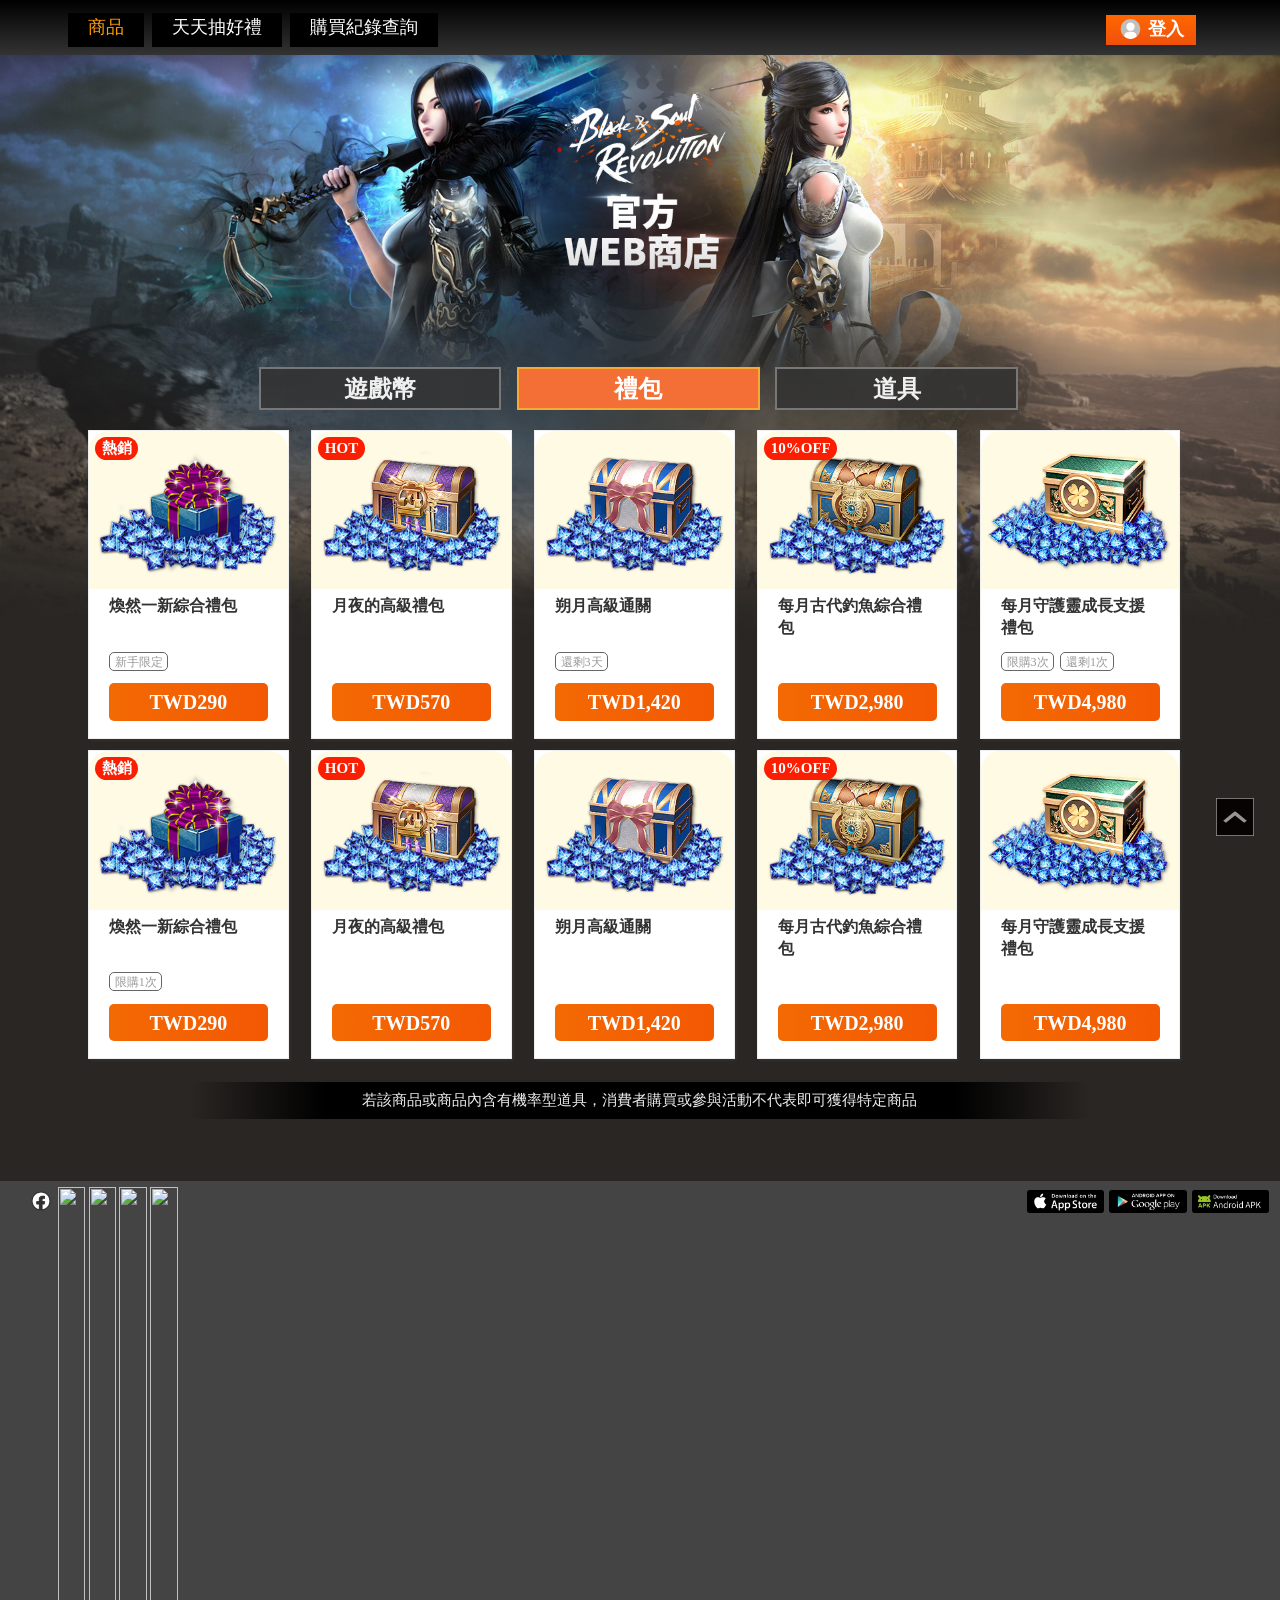
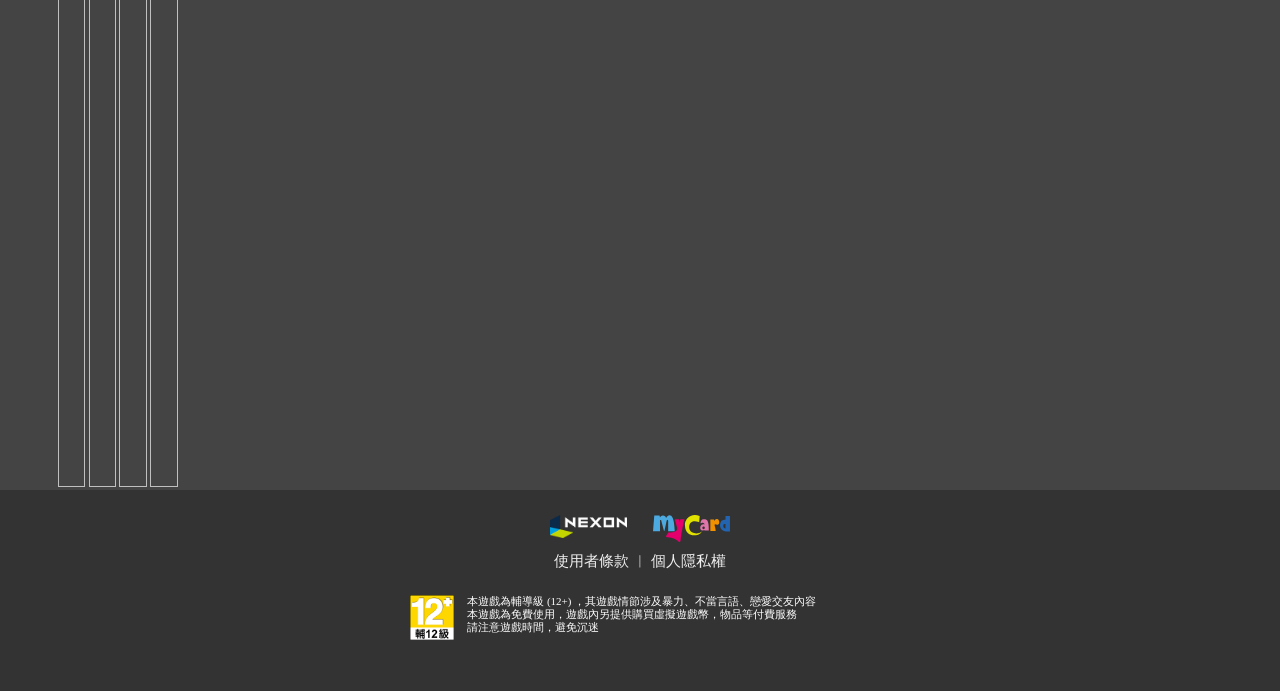
==== template-1/index.html @ 7e0d4a57 "0915第一次提交模板" ====
﻿#wrapper #login_callout h6<!DOCTYPE html>
<html lang["zh-tw">

<head>
<meta charset="utf-8">
<meta name="viewport" content="width=device-width, user-scaleble=yes, initial-scale=1.0, maximum-scale=2.0" />

<title>地下城與勇士養成 儲值商店</title>
<meta name="description" content="地下城與勇士養成, NEXON Company, 遊戲,角色扮演, MMORPG, MyCard APP, 儲值,禮包,商店,教學,點數">
<meta name="description" content="地下城與勇士養成" />
<meta property="og:title" content="地下城與勇士養成 儲值商店" />
<meta property="og:type" content="website" />
<!-- 到時候放上線的正式網址 -->
<meta property="og:url" content="到時候放上線的正式網址" />
<meta property="og:image" content="" />
<meta property="og:description" content="地下城與勇士養成" />
<meta property="og:site_name" content="MyCard" />


<link rel="stylesheet" href="css/L.css" media="only screen and (min-width:1681px) and (max-width:3840px)">
<link rel="stylesheet" href="css/LM.css" media="only screen and (min-width:1281px) and (max-width:1680px)">
<link rel="stylesheet" href="css/LMM.css" media="only screen and (min-width:1025px) and (max-width:1280px)">
<link rel="stylesheet" href="css/M.css" media="only screen and (min-width:600px) and (max-width:1024px)">
<link rel="stylesheet" href="css/S.css" media="only screen and (max-width:599px)">


<!-- jquery引入檔 -->	
<script src="js/jquery-1.7.1.min.js"></script>
<script type="text/javascript" src="js/tab.js"></script>
<script type="text/javascript" src="js/callout.js"></script>
<script type="text/javascript" src="js/dropdown.js"></script>

	

<script language="javascript">
$(function() {
	        $('#btn_top').click(function() {
                $('html,body').animate({
                    scrollTop: $('nav').offset().top
                }, 400);
            });
        });
</script>

</head>

<body>
<!-- 導覽列 -->
    <nav>
        <div class="nav_box">
          <div class="burger_menu">
                <div class="burger_menu_box">
                    <span></span>
                    <span></span>
                    <span></span>
                </div>
            </div>
            

            <ul class="menu_box">
                <li id="nav_mall" class="itembox drop-down">
                    <a class="active" target="_self" href="index.html">商品</a>
                </li>
                <li id="nav_mall" class="itembox drop-down">
                    <a target="_self" href="index2.html">天天抽好禮</a>
                </li>
                <li id="nav_record">
                    <a target="_self" href="record.html">購買紀錄查詢</a>
                </li>
            </ul>
			
            <ul class="login_box">
	      <div id="nav_login_btn"><span class="login_icon"><img src="img/login_icon.svg"></span>登入</div>

	      <div class="nav_name">測試玩家帳號</div>
              <div id="nav_logout_btn"><span class="logout_icon"><img src="img/login_icon.svg"></span>登出</div>
            </ul>
        </div>
    </nav>

<div id="callout">
	<div id="callout_close"><img src="img/btn_close.svg"/></div>
	<h1>如何查詢UID？</h1>
	<ul>
	  <h2>您可以在左上方的『Profile（個人檔案）』畫面中確認『UID』</h2>
	  <li><img src="img/uid.webp"></li>
	</ul>
</div>	


<!-- 主視覺 -->
<div id="wrapper">
  <div class="main_visual"></div>
  <div id="login_callout">
    <div class="login">
		<div id="login_callout_close"><img src="img/btn_close.svg"></div>
	  <h2>登入</h2>
		<ul id="member_ID">
		  <dl>帳號：</dl>
		  <dt><input id="" type="text" name="" placeholder="請輸入帳號"></input></dt>
		</ul>
      <ul id="member_PW">
		  <dl>密碼：</dl>
		  <dt><input id="" type="text" name="" placeholder="請輸入密碼"></input></dt>
		</ul>
      <div class="btn_submit2">送出</div>

      <div class="error">載入資料發生錯誤，請稍後再試！</div>
      </div>
  </div>
	
  <div id="tresure_title">
    <ul>
	  <li id="tresure_tab1" class="off">遊戲幣</li>
	  <li id="tresure_tab2" class="on">禮包</li>
	  <li id="tresure_tab3" class="off">道具</li>
	</ul>
  </div>


    <!--遊戲幣-->
	<div id="tresure_box" class="tb1">
	    <li>
		  <dl><img src="img/nexon.dfidle_cera_30000.png"></dl>
		  <dd>遊戲幣 6,000賽拉</dd>
		  <dt>&ensp;</dt>
		  <a target="_self" href="buy_success.html"><div class="buy">TWD290</div></a>
		</li>
		<li>
		  <div id="sticker">熱銷</div>
		  <dl><img src="img/nexon.dfidle_cera_30000.png"></dl>
		  <dd>遊戲幣 12,000賽拉</dd>
		  <dt>&ensp;</dt>
			<a target="_self" href="buy_fail.html"><div class="buy">TWD570</div></a>
		</li>
		<li>  
		  <dl><img src="img/nexon.dfidle_cera_30000.png"></dl>
		  <dd>遊戲幣 30,000賽拉</dd>
		  <dt>&ensp;</dt>
		  <a target="_self" href="buy_success.html"><div class="buy">TWD290</div></a>
		</li>
		<li>
		  <div id="sticker">10%OFF</div>
		  <dl><img src="img/nexon.dfidle_cera_30000.png"></dl>
		  <dd>遊戲幣 69,000賽拉</dd>
		  <dt>&ensp;</dt>
		  <a target="_self" href="buy_success.html"><div class="buy">TWD290</div></a>
		</li>
		<li>
		  <dl><img src="img/nexon.dfidle_cera_30000.png"></dl>
		  <dd>遊戲幣 149,000賽拉</dd>
		  <dt>&ensp;</dt>
		  <a target="_self" href="buy_success.html"><div class="buy">TWD290</div></a>
		</li>
		<li>
		  <dl><img src="img/nexon.dfidle_cera_30000.png"></dl>
		  <dd>遊戲幣 6,000賽拉</dd>
		  <dt>&ensp;</dt>
		  <div class="buy">TWD2,980</div>
		</li>
		<li>
		  <div id="sticker">熱銷</div>
		  <dl><img src="img/nexon.dfidle_cera_30000.png"></dl>
		  <dd>遊戲幣 12,000賽拉</dd>
		  <dt>&ensp;</dt>
		  <div class="buy">TWD2,980</div>
		</li>
		<li>  
		  <dl><img src="img/nexon.dfidle_cera_30000.png"></dl>
		  <dd>遊戲幣 30,000賽拉</dd>
		  <dt>&ensp;</dt>
		  <div class="buy">TWD2,980</div>
		</li>
		<li>
		  <div id="sticker">10%OFF</div>
		  <dl><img src="img/nexon.dfidle_cera_30000.png"></dl>
		  <dd>遊戲幣 69,000賽拉</dd>
		  <dt>&ensp;</dt>
		  <div class="buy">TWD4,980</div>
		</li>
		<li>
		  <dl><img src="img/nexon.dfidle_cera_30000.png"></dl>
		  <dd>遊戲幣 149,000賽拉</dd>
		  <dt>TWD4,980</dt>
		  <div class="buy">TWD4,980</div>
		</li>
		<li>
		  <dl><img src="img/nexon.dfidle_cera_30000.png"></dl>
		  <dd>遊戲幣 6,000賽拉</dd>
		  <dt>&ensp;</dt>
		  <div class="buy">TWD4,980</div>
		</li>
		<li>
		  <div id="sticker">熱銷</div>
		  <dl><img src="img/nexon.dfidle_cera_30000.png"></dl>
		  <dd>遊戲幣 12,000賽拉</dd>
		  <dt>&ensp;</dt>
		  <div class="buy">TWD4,980</div>
		</li>
		<li>  
		  <dl><img src="img/nexon.dfidle_cera_30000.png"></dl>
		  <dd>遊戲幣 30,000賽拉</dd>
		  <dt>&ensp;</dt>
		  <div class="buy">TWD4,980</div>
		</li>
		<li>
		  <div id="sticker">10%OFF</div>
		  <dl><img src="img/nexon.dfidle_cera_30000.png"></dl>
		  <dd>遊戲幣 69,000賽拉</dd>
		  <dt>&ensp;</dt>
		  <div class="buy">TWD4,980</div>
		</li>
		<li>
		  <dl><img src="img/nexon.dfidle_cera_30000.png"></dl>
		  <dd>遊戲幣 149,000賽拉</dd>
		  <dt>&ensp;</dt>
		  <div class="buy">TWD4,980</div>
		</li>
		<ol id="PC">若該商品或商品內含有機率型道具，消費者購買或參與活動不代表即可獲得特定商品</ol>
		<ol id="MOBILE">若該商品或商品內含有機率型道具<br>消費者購買或參與活動不代表即可獲得特定商品</ol>
		<ol id="TABLE">若該商品或商品內含有機率型道具，消費者購買或參與活動不代表即可獲得特定商品</ol>
	</div>

    <!--禮包-->
	<div id="tresure_box" class="tb2">
	    <li>
		  <div id="sticker">熱銷</div>
		  <dl><img src="img/nexon.dfidle_cera_6000.png"></dl>
		  <dd>煥然一新綜合禮包</dd>
		  <dt><span class="type">新手限定</span></dt>
		  <a target="_self" href="buy_success.html"><div class="buy">TWD290</div></a>
		</li>
		<li>
		  <div id="sticker">HOT</div>
		  <dl><img src="img/nexon.dfidle_cera_12000.png"></dl>
		  <dd>月夜的高級禮包</dd>
		  <dt>&ensp;</dt>
			<a target="_self" href="buy_fail.html"><div class="buy">TWD570</div></a>
		</li>
		<li>  
		  <dl><img src="img/nexon.dfidle_cera_30000.png"></dl>
		  <dd>朔月高級通關</dd>
		  <dt><span class="type">還剩3天</span></dt>
		  <div class="buy">TWD1,420</div>
		</li>
		<li>
		  <div id="sticker">10%OFF</div>
		  <dl><img src="img/nexon.dfidle_cera_69000.png"></dl>
		  <dd>每月古代釣魚綜合禮包</dd>
		  <dt>&ensp;</dt>
		  <div class="buy">TWD2,980</div>
		</li>
		<li>
		  <dl><img src="img/nexon.dfidle_cera_149000.png"></dl>
		  <dd>每月守護靈成長支援禮包</dd>
		  <dt><span class="type">限購3次</span>&ensp;<span class="type">還剩1次</span></dt>
		  <div class="buy">TWD4,980</div>
		</li>
		<li>
		  <div id="sticker">熱銷</div>
		  <dl><img src="img/nexon.dfidle_cera_6000.png"></dl>
		  <dd>煥然一新綜合禮包</dd>
		  <dt><span class="type">限購1次</span></dt>
		  <a target="_self" href="buy_success.html"><div class="buy">TWD290</div></a>
		</li>
		<li>
		  <div id="sticker">HOT</div>
		  <dl><img src="img/nexon.dfidle_cera_12000.png"></dl>
		  <dd>月夜的高級禮包</dd>
		  <dt>&ensp;</dt>
			<a target="_self" href="buy_fail.html"><div class="buy">TWD570</div></a>
		</li>
		<li>  
		  <dl><img src="img/nexon.dfidle_cera_30000.png"></dl>
		  <dd>朔月高級通關</dd>
		  <dt>&ensp;</dt>
		  <div class="buy">TWD1,420</div>
		</li>
		<li>
		  <div id="sticker">10%OFF</div>
		  <dl><img src="img/nexon.dfidle_cera_69000.png"></dl>
		  <dd>每月古代釣魚綜合禮包</dd>
		  <dt>&ensp;</dt>
		  <div class="buy">TWD2,980</div>
		</li>
		<li>
		  <dl><img src="img/nexon.dfidle_cera_149000.png"></dl>
		  <dd>每月守護靈成長支援禮包</dd>
		  <dt>&ensp;</dt>
		  <div class="buy">TWD4,980</div>
		</li>
	    <ol id="PC">若該商品或商品內含有機率型道具，消費者購買或參與活動不代表即可獲得特定商品</ol>
		<ol id="MOBILE">若該商品或商品內含有機率型道具<br>消費者購買或參與活動不代表即可獲得特定商品</ol>
		<ol id="TABLE">若該商品或商品內含有機率型道具，消費者購買或參與活動不代表即可獲得特定商品</ol>
	</div>

   <!--道具-->
	<div id="tresure_box" class="tb3">
	    <li>
		  <div id="sticker">熱銷</div>
		  <dl><img src="img/nexon.dfidle_cera_6000.png"></dl>
		  <dd>煥然一新綜合禮包</dd>
		  <dt><span class="type">限購1次</span></dt>
		  <a target="_self" href="buy_success.html"><div class="buy">TWD290</div></a>
		</li>
		<li>
		  <div id="sticker">HOT</div>
		  <dl><img src="img/nexon.dfidle_cera_12000.png"></dl>
		  <dd>月夜的高級禮包</dd>
		  <dt>&ensp;</dt>
			<a target="_self" href="buy_fail.html"><div class="buy">TWD570</div></a>
		</li>
		<li>  
		  <dl><img src="img/nexon.dfidle_cera_30000.png"></dl>
		  <dd>朔月高級通關</dd>
		  <dt>&ensp;</dt>
		  <div class="buy">TWD1,420</div>
		</li>
		<li>
		  <div id="sticker">10%OFF</div>
		  <dl><img src="img/nexon.dfidle_cera_69000.png"></dl>
		  <dd>每月古代釣魚綜合禮包</dd>
		  <dt>&ensp;</dt>
		  <div class="buy">TWD2,980</div>
		</li>
		<li>
		  <dl><img src="img/nexon.dfidle_cera_149000.png"></dl>
		  <dd>每月守護靈成長支援禮包</dd>
		  <dt>&ensp;</dt>
		  <div class="buy">TWD4,980</div>
		</li>
		<ol id="PC">若該商品或商品內含有機率型道具，消費者購買或參與活動不代表即可獲得特定商品</ol>
		<ol id="MOBILE">若該商品或商品內含有機率型道具<br>消費者購買或參與活動不代表即可獲得特定商品</ol>
		<ol id="TABLE">若該商品或商品內含有機率型道具，消費者購買或參與活動不代表即可獲得特定商品</ol>
	</div>


	</div>
	
<div id="footer">
	  <div id="option">
			<div class="community">
			    <li><a target="_blank" href="#"><img src="img/community/fb.png"></a></li>
			    <li><a target="_blank" href="#"><img src="img/community/IG.png"></a></li>
			    <li><a target="_blank" href="#"><img src="img/community/Threads.png"></a></li>
			    <li><a target="_blank" href="#"><img src="img/community/X.png"></a></li>
		        <li><a target="_blank" href="#"><img src="img/community/YT.png"></a></li>
			</div>	
		    <div class="download">
			    <dl><img src="img/download/iOS.png"></dl>	
				<dl><img src="img/download/GooglePlay.png"></dl>	
				<dl><img src="img/download/APK.png"></dl>	
		    </div>
	  </div>
	  <div class="terms2"><a href="http://m.nexon.com/terms/27" target="blank">使用者條款</a> ︱ <a href="http://m.nexon.com/terms/29" target="blank">個人隱私權</a></div>		
	  <dd><img src="img/mycard_logo.svg"></dd>
            <dl><img src="img/nexon_w.png"></dl>
	  <div class="terms"><a href="http://m.nexon.com/terms/27" target="blank">使用者條款</a> ︱ <a href="http://m.nexon.com/terms/29" target="blank">個人隱私權</a></div>
	    
  <div id="rank">
	    <div class="age"><img src="img/class12.png"></div>
	    <div class="rule">本遊戲為輔導級 (12+) ，其遊戲情節涉及暴力、不當言語、戀愛交友內容<br>
本遊戲為免費使用，遊戲內另提供購買虛擬遊戲幣，物品等付費服務<br>
請注意遊戲時間，避免沉迷</div>
	    <div class="rule2">本遊戲為輔導級 (12+) ，其遊戲情節涉及暴力、不當言語、戀愛交友內容。本遊戲為免費使用，遊戲內另提供購買虛擬遊戲幣，物品等付費服務。請注意遊戲時間，避免沉迷</div>
	  </div>
			
</div>
</div>
<div id="btn_top"><img src="img/btn_top.svg" alt=""/></div>	

</body>

</html>
---- template-1/css/L.css ----
@charset "utf-8";
/*一般設定**************************************************************************/
body, img, p, ul, li, ol, h1, h2, h3, h4, h5, h6, th, dl, dd, dt, b, a, div {
	margin: 0px;
	padding: 0px;
	list-style-type: none;
	font-size: 100%;
}
body {
	padding:0px;
	margin:0 auto 0 auto;
	background-color:#2a2623;
}

/*導覽列*/
nav {
  position:absolute;
  top: 0px;
  left: 0px;
  width: 100%;
  height:55px;
  max-width: 100%;
  background: linear-gradient(to bottom,  rgba(0,0,0,1) 0%,rgba(51,51,51,1) 100%); /* W3C, IE10+, FF16+, Chrome26+, Opera12+, Safari7+ */
  z-index: 20;
}
nav .nav_box {
  width: 100%;
  margin: 0 auto;
  font-size: 0px;
  display: -webkit-box;
  display: -ms-flexbox;
  display: flex;
  -webkit-box-pack: justify;
      -ms-flex-pack: justify;
          justify-content: space-between;
}

@media (max-width: 768px) {
  nav .nav_box {
    -ms-flex-wrap: wrap;
        flex-wrap: wrap;
  }
}

nav .nav_box .logo {
  width: 100%;
  max-width: 90px;
  display: inline;
  vertical-align: middle;
  padding: 4px 0 2px 20px;
}

nav .nav_box .logo img {
  width: 100%;
  max-width: 100%;
}

nav .nav_box .burger_menu {
  width: calc(100% - 90px);
  display: inline-block;
  font-size: 0px;
  text-align: left;
  margin-top: 17px;
  display: none;
}

@media (max-width: 768px) {
  nav .nav_box .burger_menu {
    display: inline-block;
    padding: 0 20px 0 0;
    -ms-flex-wrap: wrap;
        flex-wrap: wrap;
  }
}

nav .nav_box .burger_menu .burger_menu_box {
  width: 30px;
  padding: 0px;
  cursor: pointer;
  display: inline-block;
  vertical-align: middle;
}

nav .nav_box .burger_menu .burger_menu_box span {
  display: block;
  width: 100%;
  height: 2px;
  border-radius: 30px;
  background-color: #fff;
}

nav .nav_box .burger_menu .burger_menu_box span + span {
  margin-top: 5px;
}


nav .nav_box .login_box {
  width:350px;
  max-width: 100%;
  list-style: none;
  text-align: right;
  float:right;
  vertical-align: middle;
  position: relative;
	margin:0 5% 0 0;
  padding: 15px 20px 15px 0;
  display: -webkit-box;
  display: -ms-flexbox;
  display: flex;
  -webkit-box-pack: right;
      -ms-flex-pack: right;
          justify-content: right;
}
nav .nav_box .login_box #nav_login_btn {
	width:90px;
	margin: 0 0;
    height:auto;
	padding:5px 15px 5px 10px;
	border-radius:0px;
   	background: linear-gradient(to bottom,  rgba(255,102,0,1) 0%,rgba(240,81,11,1) 100%); /* W3C, IE10+, FF16+, Chrome26+, Opera12+, Safari7+ */
    font-family: "微軟正黑體", "PingFang";
	font-size:18px;
	line-height: 18px;
	font-weight: bold;
	color: #ffffff;
	text-align:center;
        white-space: nowrap;
	cursor:pointer;
	display:inline;
	float:right;
}
nav .nav_box .login_box #nav_login_btn .login_icon {
    width:40%;
	margin:-2px 3px 0 0;
	padding:0 0;
	display:inline;
	float:left;
}
nav .nav_box .login_box #nav_login_btn .login_icon img {width:100%;}
nav .nav_box .login_box #nav_logout_btn {
	width:90px;
	margin: 0 0;
    height:auto;
	padding:5px 15px 5px 10px;
	border-radius:0px;
   	background: linear-gradient(to bottom,  rgba(255,102,0,1) 0%,rgba(240,81,11,1) 100%); /* W3C, IE10+, FF16+, Chrome26+, Opera12+, Safari7+ */
    font-family: "微軟正黑體", "PingFang";
	font-size:18px;
	line-height: 18px;
	font-weight: bold;
	color: #ffffff;
	text-align:center;
        white-space: nowrap;
	cursor:pointer;
	display:inline;
	float:right;
}
nav .nav_box .login_box #nav_logout_btn .logout_icon {
    width:40%;
	margin:-2px 3px 0 0;
	padding:0 0;
	display:inline;
	float:left;
}
nav .nav_box .login_box #nav_logout_btn .logout_icon img {width:100%;}nav .nav_box .login_box .nav_team {
	width:auto;
	margin:2.2% 3% 0 0%;
	padding:0 0;
	display:inline;
	font-family: "微軟正黑體", "PingFang";
	font-size:14px;
	line-height: 14px;
	font-weight:normal;
	color: #ffffff;
	text-align:right;
        white-space: nowrap;
	float:right;	
}
nav .nav_box .login_box .nav_name {
	width:auto;
	margin:2% 5% 0 0;
	padding:0 0;
	font-family: "微軟正黑體", "PingFang";
	font-size:18px;
	line-height: 18px;
	font-weight: normal;
	color: #ffffff;
	display:inline;
	text-align:right;
	float:right;	
}
nav .nav_box .login_box select {
	width:auto;
	height:auto;
	margin:0 0;
	padding:2.5% 2%;
	border:none!important;
	background-color:#333333!important;
	background-image:none;
	font-family: "微軟正黑體", "PingFang";
	font-size:14px;
	line-height: 15px;
	font-weight: normal;
	color: #ffffff;
	text-align:left;
	display:inline;
	float:left;
	appearance: none;          /* 清除瀏覽器預設樣式 */
    -webkit-appearance: none;
    -moz-appearance: none;
}



nav .nav_box .menu_box {
  width: 100%;
  list-style: none;
  text-align: left;
  vertical-align: middle;
  position: relative;
  left:0;
  padding: 13px 0 13px 5%;
  display: -webkit-box;
  display: -ms-flexbox;
  display: flex;
  font-family: "微軟正黑體", "PingFang";
  -webkit-box-pack: left;
      -ms-flex-pack: left;
          justify-content: left;
  /*下拉選單*/
}


@media (max-width: 768px) {
  nav .nav_box .menu_box {
    width: 100%;
  max-width: 100%;
  list-style: none;
  text-align: center;
  vertical-align: middle;
  position: relative;
  padding: 15px 0% 15px 0;
  display: -webkit-box;
  display: -ms-flexbox;
  display: flex;
  -webkit-box-pack: center;
      -ms-flex-pack: center;
          justify-content: center;
  /*下拉選單*/
  }
}

nav .nav_box .menu_box li {
  margin:0 4px;
	padding:2px 0 2px 0;
  color: #fff;
  display: inline-block;
  background-color:#000000;
	border-radius:0px;
  font-size: 18px;
}

@media (max-width: 768px) {
  nav .nav_box .menu_box li {F
    width: 100%;
    max-width: 100%;
  }
}

nav .nav_box .menu_box li a {
  padding: 15px 20px;
  text-decoration: none;
  color: #fff;
  -webkit-transition: 0.5s;
  transition: 0.5s;
  cursor: pointer;
}

@media (max-width: 768px) {
  nav .nav_box .menu_box li a {
    display: block;
    padding: 15px 20px;
    text-align: left;
    background-color: #333;
    -webkit-transition: 0.5s;
    transition: 0.5s;
  }
}

nav .nav_box .menu_box li a.active {
  color: #ff9c00;
}

@media (max-width: 768px) {
  nav .nav_box .menu_box li + li {
    margin-left: 0px;
    border-top: 1px solid #6c6c6c;
  }
}

nav .nav_box .menu_box #nav_login > a {
  padding: 15px 15px 15px 0;
  background-image: url(https://image.mycard520.com/maplestorym/images/icon_arrow_w.png);
  background-repeat: no-repeat;
  background-size: 8px;
  background-position: right center;
}

@media (max-width: 768px) {
  nav .nav_box .menu_box #nav_login > a {
    padding: 15px 20px;
    background-position: right 20px center;
  }
}

nav .nav_box .menu_box .drop-down {
  position: relative;
}

nav .nav_box .menu_box .drop-down .item {
  width: 100%;
  padding: 20px;
}

nav .nav_box .menu_box .drop-down .submenu {
  /*動態效果*/
  position: absolute;
  top: 33px;
  opacity: 0;
  width: 100%;
  z-index: 8;
  -webkit-transition: opacity 0.5s ease;
  transition: opacity 0.5s ease;
}

@media (max-width: 768px) {
  nav .nav_box .menu_box .drop-down .submenu {
    top: 46px;
  }
}

nav .nav_box .menu_box .drop-down .submenu .submenu-item {
  background: #333;
  color: #eee;
  width: 100%;
  padding-left: 20px;
  line-height: 50px;
  cursor: pointer;
  /*動態效果*/
  display: block;
  height: 0px;
  overflow: hidden;
  -webkit-transition: height 0.5s ease;
  transition: height 0.5s ease;
  min-width: 200px;
  text-align: left;
  padding: 0 20px 0 20px;
  border-top: 1px solid #6c6c6c;
}

nav .nav_box .menu_box .drop-down .submenu .submenu-item:hover {
  color: #ffe400;
}

nav .nav_box .menu_box :hover .submenu {
  /*動態效果*/
  opacity: 1;
}

nav .nav_box .menu_box :hover .submenu .submenu-item {
  /*動態效果*/
  overflow: visible;
  height: 50px;
}

nav .nav_box .menu_box.active {
  max-height: initial;
  overflow: initial;
}


@import url(https://fonts.googleapis.com/css?family=Quicksand:300,400);

*, *:before, *:after {
    padding: 0;
    margin: 0;
    border: none;
    outline: none;
    -moz-box-sizing: border-box;
    box-sizing: border-box
    }

.dropdownbox {
  margin: 0 5% 0 0;
  width: auto;
  margin-top: 0;
  background-color:#333333;
  color: #ffffff;
  cursor: pointer;
  float:left;
  display:block;
}

.dropdownbox > p {
  padding: 5px 0;
  white-space: nowrap;
  font-family: "微軟正黑體", "PingFang";
  font-size: 14px;
  line-height: 14px;
  text-align:left!important;
  user-select: none;
  -moz-user-select:none;
  /* Safari */
  -khtml-user-select: none;
  displlay:flex;
  float:left;
}

ul.menu {
  position: relative;
  margin: 0 auto;
  width: auto;
  overflow: hidden;
  height: 0;
  margin-top: 10px;
  -webkit-transition: all 0.3s ease-in; 
  -moz-transition: all 0.3s ease-in;
  -o-transition: all 0.3s ease-in;
  transition: all 0.3s ease-in;
  /*-moz-transform:scale(0); */
  background-color:#333333;
  color: #ffffff;
  text-align:left!important;
  cursor: pointer;
  user-select: none;
  -moz-user-select:none;
  /* Safari */
  -khtml-user-select: none;
  float:right;
}

ul.menu li {
  width:100%;
  font-family: "微軟正黑體", "PingFang";
  white-space: nowrap;
  margin:0 0;
  padding: 5px 10px 5px 10px;
  font-size: 12px;
  line-height: 12px;
  text-align:left;
  -webkit-transition: all 0.3s ease-in; 
  -moz-transition: all 0.3s ease-in;
  -o-transition: all 0.3s ease-in;
  transition: all 0.3s ease-in;
  border-bottom:none;
  display:inline-block;
  float:right;
}
ul.menu li:hover {
  padding: o;
  color: #ffffff;
  background-color:#555555;
  cursor:pointer;
}

.menu.showMenu {
  /*-moz-transform:scale(1);*/
  width:auto;
  height:auto;
  margin:0 0;
  padding:5px 0;
  float:left;
}



/*如何查詢彈窗*/
#callout {
    position:fixed;
	z-index:99;
	top:0;
	left:0;
	width:35%;
	height:640px;
	margin:5% 30% 0 30%;
	padding:2% 2%;
	border:1px solid #cccccc;
	background-color:#ffffff;
	border-radius:10px;
	box-shadow: 5px 5px 10px rgba(0, 0, 0, 0.3);
}
#callout #callout_close {
	position:absolute;
	z-index:6;
	width:4%;
	height:auto;
	margin:-3% 0 0 88%;
	padding:0;
	cursor:pointer;
}
#callout #callout_close img {width:100%;}
#callout h1 {
    width:99.5%;
	margin:1% 0% 3.5% 0%;
	padding:0 0 1% 0;
	border-bottom:1px solid #ccc;
	font-family: "微軟正黑體", "PingFang";
	font-size:32px;
	line-height: 32px;
	font-weight: bold;
	color: #666666;
	text-align:center;
	float:left;
}
#callout ul {
	width:96%;
	height:500px;
	margin:0 2%;
	overflow-y: scroll;
	float:left;
}
#callout h2 {
	width:auto;
	margin:2% 0 2% 0;
	padding:1% 2%;
	background-color:#efefef;
	border-radius:50px;
	font-family: "微軟正黑體", "PingFang";
	font-size:16px;
	line-height: 18px;
	font-weight: bold;
	color: #333333;
	text-align:left;
	float:left;
}
#callout ul li {
	width:100%;
	margin:0% 0 2% 0;
	padding:0 0;
	float:left;
}
#callout ul li img {width:100%; border-radius:10px;}




/*主視覺*/
#wrapper {
	width:100%;
	height:auto;
	margin:36px 0;
	padding:0 0 0 0;
	background-image: url(../img/main_visual.jpg);
	background-size:100%;
	background-repeat: no-repeat;
	float:left;
}
#wrapper .main_visual {
	width:100%;
	height:500px;
	margin:0 0 0 0;
	padding:0 0;
	float:left;
}
#wrapper .main_visual img {width:100%;}


/*登入彈窗-1*/
#wrapper #login_callout {
	position:fixed;
	z-index:97;
	top:0;
	left:0;
	width:100%;
	height: 100vh;
	padding:4% 0;
	background: linear-gradient(to right,  rgba(0,0,0,0.9) 0%,rgba(0,0,0,0.8) 100%); /* W3C, IE10+, FF16+, Chrome26+, Opera12+, Safari7+ */
	float:left;
}
#wrapper #login_callout h6 {
	width:10%;
	margin:2% 45% 2% 45%;
	padding:0 0;
	font-family: "微軟正黑體", "PingFang";
	font-size:32px;
	line-height: 32px;
	font-weight: bold;
	color: #333333;
	text-align:center;
}
#wrapper #login_callout #login_callout_close {
	position:absolute;
	z-index:98;
	width:1.6%;
	margin:-0.5% 1% 0 27.5%;
	cursor:pointer;
}
#wrapper #login_callout #login_callout_close img {width:100%;}


#wrapper .login {
    width:30%;
	height:auto;
	margin:0% 35% 0 35%;
	padding:1.5% 0;
	border-radius:5px;
	background-color:#e4dcca; 
	float:left;
}
#wrapper .login h1 {
    position:relative;
	z-index:2;
	width:45.5%;
	height:auto;
	margin:1% 27% 2% 27%;
	padding:1.5% 0;
	font-family: "微軟正黑體", "PingFang";
	font-size:22px;
	line-height: 28px;
	font-weight: normal;
	color: #666666;
	text-align:center;
	float:left;
}
#wrapper .login h2 {
	width:80%;
	height:auto;
	margin:5% 10% 3% 10%;
	font-family: "微軟正黑體", "PingFang";
	font-size:28px;
	line-height: 28px;
	font-weight: bold;
	color: #333333;
	text-align:center;
	float:left;
}
#wrapper .login ul {
    width:80%;
	height:auto;
	margin:1.8% 10%;
    padding:0 0;
	float:left;
}
#wrapper .login ul li {
    width:auto;
	margin:0 0 0 0;
	padding:0 0;
	font-family: "微軟正黑體", "PingFang";
	font-size:15px;
	line-height: 15px;
	font-weight: normal;
	color: #666666;
	text-align:right;
	display:inline;
	cursor:pointer;
	float:right;
}
#wrapper .login ul li:hover{color: #333333;}
#wrapper .login ul ol {
	width:3.5%;
	margin:0 1% 0 33%;
	padding:0 0;
	display:inline;
	text-align:center;
	cursor:pointer;
	float:right;
}
#wrapper .login ul ol img {width:100%;}
#wrapper .login ul dl {
    width:18%;
	margin:0 0% 0 0;
	padding:1.4% 0;
	font-family: "微軟正黑體", "PingFang";
	font-size:20px;
	line-height: 20px;
	font-weight: normal;
	color: #333333;
	text-align:right;
	display:inline;
	float:left;
}
#wrapper .login ul dt {
    width:81%;
	margin:0 1% 0 0;
	padding:0 0;
	display:inline;
	float:left;
}
#wrapper .login ul .ID {
    width:79%;
	margin:0 0% 0 0;
	padding:0 0;
	display:inline;
	float:left;
}
#wrapper .login ul dd {
    width:18%;
	margin:0 0 0 0;
	padding:1.5% 0;
	border-radius:10px;
	background: linear-gradient(to bottom,  rgba(232,11,5,1) 0%,rgba(186,5,5,1) 100%); 
    font-family: "微軟正黑體", "PingFang";
	font-size:18px;
	line-height: 18px;
	font-weight: bold;
	color: #ffffff;
	text-align:center;
	cursor:pointer;
	display:inline;
	float:left;
}
#wrapper .login ul .team {
	width:25%;
	margin:3% 2% 0 0;
	padding:0 0;
	font-family: "微軟正黑體", "PingFang";
	font-size:20px;
	line-height: 20px;
	font-weight: normal;
	color: #333333;
	text-align:left;
	display:inline;
	float:left;
}
#wrapper .login ul .name {
	width:71%;
	margin:1% 2% 0 0;
	padding:0 0;
	font-family: "微軟正黑體", "PingFang";
	font-size:20px;
	line-height: 20px;
	font-weight: bold;
	text-align:left;
	display:inline;
	float:left;
}
.text_black {color: #333333;}
.text_red {color: #DC0000;}
#wrapper .login ul .LV {
	width:10%;
	margin:2% 1% 0 0;
	padding:0 0;
	font-family: "微軟正黑體", "PingFang";
	font-size:20px;
	line-height: 20px;
	font-weight: normal;
	color: #DC0000;
	text-align:right;
	display:inline;
	float:right;
}
#wrapper .login .error {
	width:80%;
	height:auto;
	margin:2% 10% 4% 10%;
	padding:0 0;
	font-family: "微軟正黑體", "PingFang";
	font-size:15px;
	line-height: 22px;
	font-weight: normal;
	color: #ff0004;
	text-align:center;
	display:inline;
	float:right;
}
#wrapper .login .btn_submit2 {
	width:40%;
	height:auto;
	margin:4% 30% 4% 30%;
	padding:2.5% 0;
	border-radius:5px;
	background: linear-gradient(to right,  rgba(243,106,3,1) 0%,rgba(243,88,3,1) 100%); /* W3C, IE10+, FF16+, Chrome26+, Opera12+, Safari7+ */
    font-family: "微軟正黑體", "PingFang";
	font-size:20px;
	line-height: 20px;
	font-weight: bold;
	color: #ffffff;
	text-align:center;
	cursor:pointer;
	float:left;
}
#wrapper .login .btn_confirm {
	width:48%;
	height:auto;
	margin:2% 26% 4% 26%;
	padding:2.5% 0;
	border-radius:14px;
	background: linear-gradient(to bottom,  rgba(232,11,5,1) 0%,rgba(186,5,5,1) 100%); 
    font-family: "微軟正黑體", "PingFang";
	font-size:20px;
	line-height: 20px;
	font-weight: bold;
	color: #ffffff;
	text-align:center;
	cursor:pointer;
	float:left;
}




#wrapper .record ul .team {
	width:25%;
	margin:3% 2% 0 0;
	padding:0 0;
	font-family: "微軟正黑體", "PingFang";
	font-size:20px;
	line-height: 20px;
	font-weight: normal;
	color: #333333;
	text-align:left;
	display:inline;
	float:left;
}
#wrapper .record ul .name {
	width:71%;
	margin:1% 2% 0 0;
	padding:0 0;
	font-family: "微軟正黑體", "PingFang";
	font-size:20px;
	line-height: 20px;
	font-weight: bold;
	text-align:left;
	display:inline;
	float:left;
}





#wrapper .player {
    width:30%;
	height:auto;
	margin:2% 35% 0 35%;
	padding:1.5% 0 1.3% 0;
	border-radius:30px;
	background: linear-gradient(to bottom,  rgba(255,255,255,0.9) 0%,rgba(255,255,255,0.9) 100%); 
	float:left;
}
#wrapper .player ul {
	width:50%;
	height:auto;
	margin:1.2% 25%;
    padding:0 0;
	float:left;
}
#wrapper .player ul li {
	width:35%;
	margin:0 5% 0 0;
	padding:1% 0;
	display:inline;
	font-family: "微軟正黑體", "PingFang";
	font-size:20px;
	line-height: 20px;
	font-weight: bold;
	color: #e80b05;
	text-align:left;
	float:left;
}
#wrapper .player ul dl {
	width:60%;
	height:auto;
	margin:0 0 0 0;
	padding:1% 0;
	display:inline;
	font-family: "微軟正黑體", "PingFang";
	font-size:20px;
	line-height: 20px;
	font-weight: bold;
	color: #333333;
	text-align:left;
	float:left;
}
#wrapper .player ul .search {
	width:100%;
	height:auto;
	margin:8% 0 0 0;
	padding:4.5% 0;
	border-radius:14px;
	background: linear-gradient(to bottom,  rgba(232,11,5,1) 0%,rgba(186,5,5,1) 100%); 
    font-family: "微軟正黑體", "PingFang";
	font-size:20px;
	line-height: 20px;
	font-weight: bold;
	color: #ffffff;
	text-align:center;
	cursor:pointer;
	float:left;
}
#wrapper #tresure_title {
    position:relative;
	width:76%;
	margin:1% 12% 0% 12%;
	padding:0% 0% 0.5% 0%;
	float:left;
}
#wrapper #tresure_title ul {
    width:60%;
	margin:0 20%;
	text-align:center;
	display:inline;
	float:left;
}
#wrapper #tresure_title ul li {
    width:31.3%;
	margin:0 1% 0 1%;
	padding:1% 0%;
	font-family: "微軟正黑體", "PingFang";
	font-size:30px;
	line-height: 30px;
	font-weight: bold;
	text-align:center;
	display:inline;
	cursor:pointer;
	float:left;
}

#wrapper #tresure_title .on {
    color: #ffffff;
	background-color:#f46f35;
	border:2px solid #f4aa35;
}
#wrapper #tresure_title .off {
	color: #efefef;
	background: linear-gradient(to bottom,  rgba(51,51,51,0.86) 0%,rgba(51,51,51,0.86) 100%); 
	border:2px solid #777777;

}


#wrapper #tresure_box {
	width:65.4%;
	height:auto;
    border-radius:0px;
	margin:0% 17.8% 0% 17.8%;
	padding:1% 0% 0% 0%;
	float:left;
}
#wrapper #tresure_box li #sticker {
	position:absolute;
	z-index:5;
	width:auto;
	margin:0.5% 1% 1% 0.5%;
	padding:0.3% 0.5%;
	background-color:#fb1e00;
	border-radius:15px;
	font-family: "微軟正黑體", "PingFang";
	font-size:15px;
	line-height: 15px;
	font-weight: bold;
	color: #ffffff;
	text-align:center;
	display:block;
	float:left;
}
#wrapper #tresure_box li {
	width:18%;
	height:auto;
	margin:0 1% 1% 1%;
	padding:0% 0 1.5% 0;
	background-color:#ffffff;
	box-shadow:2px 2px 2px rgba(40%,40%,40%,0.15);
	border-radius:0px;
	display:inline;
	float:left;
}
#wrapper #tresure_box li:hover {
	box-shadow:2px 2px 2px rgba(0%,0%,0%,0.6);
	border-radius:0px;
}
#wrapper #tresure_box li dl {
	width:100%;
	height:auto;
	margin:0 0;
	padding:0 0;
	float:left;
}
#wrapper #tresure_box li dl img {width:100%; border-top-left-radius:20px; border-top-right-radius:20px;}
#wrapper #tresure_box li dd {
	width:80%;
	height:50px;
	margin:0 10%;
	padding:3% 0% 0 0%;
	background-color:#ffffff;
	font-family: "微軟正黑體", "PingFang";
	font-size:18px;
	line-height: 24px;
	font-weight: bold;
	color: #333333;
	text-align:left;
	float:left;
}
#wrapper #tresure_box li dt {
	width:80%;
	height:auto;
	margin:8% 10% 2% 10%;
	background-color:#ffffff;
	font-family: "微軟正黑體", "PingFang";
	font-size:15px;
	line-height: 15px;
	font-weight: normal;
	color: #999999;
	text-align:left;
	float:left;
}
#wrapper #tresure_box li dt .type {
	padding:1% 3%;
	border-radius:5px;
	border:1px solid #666666;
}
#wrapper #tresure_box ol {
	width:80%;
	height:auto;
	margin:1% 10% 0 10%;
	padding:1% 0%;
	border-radius:10px;
    background: linear-gradient(to right,  rgba(0,0,0,0) 0%,rgba(0,0,0,1) 15%,rgba(0,0,0,1) 85%,rgba(51,51,51,0) 100%);
	font-size:15px;
	line-height: 15px;
	font-weight: normal;
	color: #efefef;
	text-align:center;
	float:left;
}
#wrapper #tresure_box li .buy {
	width:80%;
	height:auto;
	margin:4% 10% 0 10%;
	padding:4.5% 0;
	border-radius:5px;
	background: linear-gradient(to right,  rgba(243,106,3,1) 0%,rgba(243,88,3,1) 100%); /* W3C, IE10+, FF16+, Chrome26+, Opera12+, Safari7+ */
    font-family: "微軟正黑體", "PingFang";
	font-size:20px;
	line-height: 20px;
	font-weight: bold;
	color: #ffffff;
	text-align:center;
	cursor:pointer;
	float:left;
}

/*購買成功*/
#success {
	width:30%;
	height:auto;
	margin:8% 35% 5% 35%;
	padding:3% 0 3% 0;
	background-color:#f9f9f9;
	border-radius:5px;
	float:left;
}
#success h1 {
    width:100%;
	height:auto;
	margin:0 0 2% 0;
	font-family: "微軟正黑體", "PingFang";
	font-size:32px;
	line-height: 32px;
	font-weight: bold;
	color: #e80b05;
	text-align:center;
	float:left;
}
#success ul {
    width:100%;
	height:auto;
	margin:2% 0 1% 0;
	font-family: "微軟正黑體", "PingFang";
	font-size:16px;
	line-height: 16px;
	font-weight: bold;
	color: #da4d08;
	text-align:center;
	float:left;
}
#success li {
    width:100%;
	height:auto;
	margin:0 0%;
	padding:0% 0%;
	font-family: "微軟正黑體", "PingFang";
	font-size:28px;
	line-height: 32px;
	font-weight: normal;
	color: #333333;
	text-align:center;
	float:left;
}
#success dl {
    width:90%;
	height:auto;
	margin:2% 5% 0% 5%;
	padding:0;
	font-family: "微軟正黑體", "PingFang";
	font-size:16px;
	line-height: 20px;
	font-weight: normal;
	color: #666666;
	text-align:center;
	float:left;
}
#success dt {
    width:90%;
	height:auto;
	margin:2% 5% 2% 5%;
	padding:0;
	font-family: "微軟正黑體", "PingFang";
	font-size:18px;
	line-height: 28px;
	font-weight: normal;
	color: #333333;
	text-align:center;
	float:left;
}
#success .btn_home {
	width:60%;
	height:auto;
	margin:4% 20% 0% 20%;
	padding:2.5% 0;
	border-radius:14px;
	background: linear-gradient(to bottom,  rgba(224,80,76,1) 0%,rgba(217,44,44,1) 100%);
    font-family: "微軟正黑體", "PingFang";
	font-size:20px;
	line-height: 20px;
	font-weight: bold;
	color: #ffffff;
	text-align:center;
	cursor:pointer;
	float:left;
}

/*購買失敗*/
#fail {
	width:30%;
	height:auto;
	margin:8% 35% 5% 35%;
	padding:3% 0 3% 0;
	background-color:#f9f9f9;
	border-radius:5px;
	float:left;
}
#fail h1 {
    width:100%;
	height:auto;
	margin:0 0 2% 0;
	font-family: "微軟正黑體", "PingFang";
	font-size:32px;
	line-height: 32px;
	font-weight: bold;
	color: #e80b05;
	text-align:center;
	float:left;
}
#fail ul {
    width:100%;
	height:auto;
	margin:2% 0 1% 0;
	font-family: "微軟正黑體", "PingFang";
	font-size:16px;
	line-height: 16px;
	font-weight: bold;
	color: #da4d08;
	text-align:center;
	float:left;
}
#fail li {
    width:100%;
	height:auto;
	margin:0 0%;
	padding:0% 0%;
	font-family: "微軟正黑體", "PingFang";
	font-size:28px;
	line-height: 32px;
	font-weight: normal;
	color: #333333;
	text-align:center;
	float:left;
}
#fail dl {
    width:90%;
	height:auto;
	margin:2% 5% 0% 5%;
	padding:0;
	font-family: "微軟正黑體", "PingFang";
	font-size:16px;
	line-height: 20px;
	font-weight: normal;
	color: #666666;
	text-align:center;
	float:left;
}
#fail dt {
    width:90%;
	height:auto;
	margin:2% 5% 2% 5%;
	padding:0;
	font-family: "微軟正黑體", "PingFang";
	font-size:18px;
	line-height: 28px;
	font-weight: normal;
	color: #333333;
	text-align:center;
	float:left;
}
#fail .btn_home {
	width:60%;
	height:auto;
	margin:4% 20% 0% 20%;
	padding:2.5% 0;
	border-radius:14px;
	background: linear-gradient(to bottom,  rgba(224,80,76,1) 0%,rgba(217,44,44,1) 100%);
    font-family: "微軟正黑體", "PingFang";
	font-size:20px;
	line-height: 20px;
	font-weight: bold;
	color: #ffffff;
	text-align:center;
	cursor:pointer;
	float:left;
}


/* 儲值紀錄查詢*/
#wrapper .record {
    width:30%;
	height:auto;
	margin:8% 35% 0 35%;
	padding:1.5% 0 2% 0;
	border-radius:5px;
	background-color:#f9f9f9; 
	float:left;
}
#wrapper .record ul {
	width:80%;
	height:auto;
	margin:1.2% 10%;
    padding:0 0;
	float:left;
}
#wrapper .record ul li {
	width:auto;
	margin:0 5% 0 0;
	padding:1% 0;
	display:inline;
	font-family: "微軟正黑體", "PingFang";
	font-size:15px;
	line-height: 15px;
	font-weight: normal;
	color: #666666;
	text-align:right;
	display:inline;
	float:right;
}
#wrapper .record ul ol {
	width:3.5%;
	margin:0.5% 1% 0 0%;
	text-align:right;
	display:inline;
	float:right;
}
#wrapper .record ul ol img {width:100%;}
#wrapper .record ul dl {
	width:22%;
	height:auto;
	margin:1% 1% 0 0;
	padding:1% 0;
	display:inline;
	font-family: "微軟正黑體", "PingFang";
	font-size:18px;
	line-height: 18px;
	font-weight: normal;
	color: #333333;
	text-align:left;
	float:left;
}
#wrapper .record ul .ID {
    width:77%;
	margin:0 0% 0 0;
	padding:0 0;
	display:inline;
	float:left;
}
#wrapper .record .error {
	width:80%;
	height:auto;
	margin:2% 10% 4% 10%;
	padding:0 0;
	font-family: "微軟正黑體", "PingFang";
	font-size:15px;
	line-height: 22px;
	font-weight: normal;
	color: #ff0004;
	text-align:center;
	display:inline;
	float:right;
}
#wrapper .record ul .search {
	width:100%;
	height:auto;
	margin:5% 0 0 0;
	padding:2.5% 0;
	border-radius:14px;
	background: linear-gradient(to bottom,  rgba(232,11,5,1) 0%,rgba(186,5,5,1) 100%); 
    font-family: "微軟正黑體", "PingFang";
	font-size:20px;
	line-height: 20px;
	font-weight: bold;
	color: #ffffff;
	text-align:center;
	cursor:pointer;
	float:left;
}
#wrapper .record #tab {
	position:relative;
    z-index:3;
	width:80%;
	margin:0 10% 4% 10%;
	padding:0 0;
	float:left;
}
#wrapper .record #tab #tab1 {
	width:40%;
	margin:2% 5% 0% 5%;
	padding:3% 0;
	font-family: "微軟正黑體", "PingFang";
	font-size:28px;
	line-height: 28px;
	font-weight: bold;
	text-align:center;
	cursor:pointer;
	display:inline;
	float:left;
}
#wrapper .record #tab #tab2 {
	width:40%;
	margin:2% 5% 0% 5% ;
	padding:3% 0;
	font-family: "微軟正黑體", "PingFang";
	font-size:28px;
	line-height: 28px;
	font-weight: bold;
	text-align:center;
	cursor:pointer;
	display:inline;
	float:right;
}
.tab1r {
	color: #e0504c; border-bottom:4px solid #e0504c;
}
.tab1 {
	color:#bd7270; border-bottom:none;
}
.tab2r {
	color: #e0504c; border-bottom:4px solid #e0504c;
}
.tab2 {
	color:#bd7270; border-bottom:none;
}
#how {cursor:pointer;}
#how2 {cursor:pointer;}
#how3 {cursor:pointer;}
#how4 {cursor:pointer;}
#wrapper .record #purchase_history {
	width:100%;
	float:left;
}
#wrapper .record #event_awards {
	width:100%;
	float:left;
}
#wrapper .record .date {
	width:80%;
	margin:0 10%;
	padding:0 0;
	float:left;
}
#wrapper .record .date .title_box {
	width:21%;
	margin:1% 2% 0 0;
	padding:2.5% 0;
	font-family: "微軟正黑體", "PingFang";
	font-size:18px;
	line-height: 18px;
	font-weight: normal;
	color: 333333;
	text-align:left;
	display:inline;
	float:left;
}
#wrapper .record .date .calendar_box {
	width:77%;
	margin:0 0% 2% 0;
	padding:1.5% 0;;
	display:inline;
	float:left;
}
.flatpickr-iput {
	width:41.5%;
	height:auto;
	margin:0;
	padding:1.5% 2%;
	border:1px solid #666666;
	border-radius:5px;
	background-image: url(img/calander_bg.jpg);
    background-repeat: no-repeat;
	background-position: top left;
	background-color:#ffffff;
	font-family: "微軟正黑體", "PingFang";
	font-size:16px;
	line-height: 16px;
	font-weight: normal;
	color: #666666;
	text-align:left;
	display:inline;
	float:left;
}
#wrapper .record .date .calendar_box span {
	margin:0 1%;
	font-family: "微軟正黑體", "PingFang";
	color: #666666;
	font-size:18px;
	line-height: 30px;
	display:inline;
	float:left;
}
#wrapper .record .btn_search {
	width:60%;
	height:auto;
	margin:1% 20% 0% 20%;
	padding:2.5% 0;
	border-radius:14px;
	background: linear-gradient(to bottom,  rgba(232,11,5,1) 0%,rgba(186,5,5,1) 100%); 
    font-family: "微軟正黑體", "PingFang";
	font-size:20px;
	line-height: 20px;
	font-weight: bold;
	color: #ffffff;
	text-align:center;
	cursor:pointer;
	float:left;
}
#wrapper .record .btn_search2 {
	width:60%;
	height:auto;
	margin:1% 20% 0% 20%;
	padding:2.5% 0;
	border-radius:14px;
	background: linear-gradient(to bottom,  rgba(232,11,5,1) 0%,rgba(186,5,5,1) 100%); 
    font-family: "微軟正黑體", "PingFang";
	font-size:20px;
	line-height: 20px;
	font-weight: bold;
	color: #ffffff;
	text-align:center;
	cursor:pointer;
	float:left;
}

* {
            -webkit-tap-highlight-color:transparent;
        }
        
        @media screen and (max-width: 767px) {
            .demand {
                margin: 0 -20px 0;
            }
        }

        .daterangepicker .drp-buttons .btn {
            margin: 0;
        }
.input {
	width:72%;
	height:auto;
	margin:1% 0 0 0;
	padding:1.5% 2%;
	border:1px solid #666666;
	border-radius:5px;
	background-color:#ffffff;
	font-family: "微軟正黑體", "PingFang";
	font-size:16px;
	line-height: 16px;
	font-weight: normal;
	color: #666666;
	text-align:left;
	float:left;
}

/*查詢結果*/
#search_result {
	width:68%;
	height:auto;
	margin:2% 16% 0% 16%;
	padding:0% 0% 2% 0%;
	border-top:1px solid #efefef;
	background-color: #ffffff;
	border-radius:5px;
	float:left;
}
#search_result_space {
	width:100%;
	height:auto;
	margin:0.9% 0;
	padding:2% 0;
	float:left;
}
#wrapper #search_result_title {
	width:100%;
	margin:4% 0% 2% 0%;
	padding:0 0;
	font-family: "微軟正黑體", "PingFang";
	font-size:32px;
	line-height: 32px;
	font-weight: bold;
	color: #d92c2c;
	text-align:center;
	float:left;
}
#wrapper #search_result_title img {width:100%;}



#footer {
	width:100%;
	margin:2% 0 0 0;
	padding:0 0 3% 0;
	background-color:#333333;
	float:left;
}
#footer #option {
	width:100%;
	margin:0 0 0 0;
	padding:0.5% 0 0.2% 0;
	background-color:#444444;
    display:inline;
	float:left;
}
#footer #option .community {
	width:20%;
	margin:0 0 0 2%;
	padding:0 0;
	float:left;
}
#footer #option .community {
	width:12%;
	margin:0 0 0 2%;
	padding:0 0;
	float:left;
}
#footer #option .community li {
	width:18%;
	margin:0% 1% 0 1%;
	padding:0 0;
	display:inline;
	float:left;
}
#footer #option .community li img {width:100%;}
#footer #option .download {
	width:20%;
	margin:0.2% 0 0 2%;
	padding:0 0;
	float:right;
}
#footer #option .download dl {
	width:30.3%;
	margin:0% 1% 0 1%;
	padding:0 0;
	display:inline;
	float:left;
}
#footer #option .download dl img {width:100%;}

#footer #rank {
	width:100%;
	margin:0 0 0 0;
	padding:0 0;
	background-color:#.5%;
        display:inline;
	float:left;
}
#footer .age {
	width:2.5%;
	margin:0 1% 0 38%;
	padding:1% 0;
        display:inline;
	float:left;
}
#footer .age img {width:100%;}
#footer .rule {
	width:auto;
	margin:0 0;
	padding:1% 2% 1% 0;
	font-family: "微軟正黑體", "PingFang";
	font-size:12px;
	line-height: 16px;
	font-weight: normal;
	color: #ffffff;
	text-align:left;
	display:inline;
	float:left;
}
#footer .rule2 {
	display:none;
}
#footer .terms {
	width:100%;
	height:auto;
	margin:0 0 0 0;
	padding:1% 0;
	font-family: "微軟正黑體", "PingFang";
	font-size:15px;
	line-height: 15px;
	font-weight: normal;
	color: #efefef;
	text-align:center;
	float:right;
}
#footer .terms2 {display:none;}
#footer .terms a:link {color: #efefef; text-decoration:none;}
#footer .terms a:hover {color: #ffffff; text-decoration:none;} 
#footer .terms a:visited {color: #efefef; text-decoration:none;} 
#footer dl {
	width:6%;
	margin:1% 1% 0 43%;
	padding:1% 0 0 0;
	display:inline;
	float:right;
}
#footer dl img {width:100%;}
#footer dd {
	width:6%;
	margin:1% 43% 0 1%;
	padding:1% 0 0 0;
	display:inline;
	float:right;
}
#footer dd img {width:100%;}

/*表格*/
table {
	padding:0 0;
	margin:0 0;
    display: block;
	overflow-x: scroll;
	width: 100vw;  /* 寬度撐滿視窗 */
    height: 100%; /* 高度撐滿視窗 */
    border-collapse: collapse; /* 消除儲存格間距 */
	outline:1px solid #666666;
}
.form {
	width:100%;
	height:auto;
	border-top:1px solid #666666;
	border-bottom:1px solid #666666;
	border-left:1px solid #666666;
	font-family: "微軟正黑體", "PingFang";
	font-size:12px;
	line-height: 12px;
	font-weight: normal;
	color: #333333;
	text-align:center;
	float:left;
}
th {
    width: 100vw;
	padding:2px 0.5%;
	border-right:1px solid #666666;
	border-bottom:1px solid #666666;
	white-space: nowrap;
	text-align:center;
}
tr {
    width:auto;
	line-height:25px;
	border-right:1px solid #666666;
	border-bottom:1px solid #666666;
	padding:2px 0.5%;
	white-space: nowrap;
	text-align:center;
}
td {
    width:auto;
	border-right:1px solid #666666;
	border-bottom:1px solid #666666;
	padding:2px 0.5%;
	white-space: nowrap;
	text-align:center;
}


input {
    width:93.5%;
	height:auto;
	margin:0 0;
	padding:1.7% 2%;
	border:1px solid #666666;
	border-radius:5px;
	background-color:#ffffff;
	font-family: "微軟正黑體", "PingFang";
	font-size:16px;
	line-height: 16px;
	font-weight: normal;
	color: #333333;
	text-align:left;
	float:left;
}

select {
	width:93.5%;
	height:auto;
	margin:0 0;
	padding:1.7% 2%;
	border:1px solid #666666;
	border-radius:5px;
	background-color:#ffffff;
	font-family: "微軟正黑體", "PingFang";
	font-size:16px;
	line-height: 16px;
	font-weight: normal;
	color: #333333;
	text-align:left;
	float:left;
	appearance: none;          /* 清除瀏覽器預設樣式 */
    -webkit-appearance: none;
    -moz-appearance: none;
}

#PC {display:inline;}
#MOBILE {display:none;}
#TABLE {display:none;}

.copy-sn {
    padding: 4px 10px;
    border-radius: 5px;
	border:none;
    background-color: #eb510e;
	font-family: "微軟正黑體";
	font-size:11px;
	line-height: 11px;
    color: #FFF;
    cursor: pointer;
}

.list_demand {
    display: flex;
    margin: 0px auto;
    padding-top: 20px;
    padding-bottom: 20px;
    border-bottom: 0px solid #e5e5e5;
    justify-content: center;
    box-sizing: border-box;
    width: 80%;
	text-decoration: none;
}

.list_demand li {
    position: relative;
	list-style: none;
}

.list_demand .link_demand {
    font-size: .85rem;
    line-height: 160%;
    color: #7a7a7a;
    -webkit-transition: color 0.3s;
    -moz-transition: color 0.3s;
    transition: color 0.3s;
	font-family: "微軟正黑體";
	font-size:15px;
	line-height: 15px;
	color: #333333;
	text-decoration: none;
}


.list_demand li + li {
    margin-left: 10px;
}

.list_demand li + li::before {
    position: absolute;
    top: 50%;
    left: -5px;
    width: 1px;
    height: 13px;
    background-color: #7a7a7a;
    content: '';
    -webkit-transform: translateY(-50%);
    -moz-transform: translateY(-50%);
    -ms-transform: translateY(-50%);
    transform: translateY(-50%);
}


#btn_top {
    position:fixed;
	z-index:99;
	bottom:0;
	right:0;
	width:2%;
	margin:0 2% 5% 0;
	cursor:pointer;
}
#btn_top img {width:100%;}
---- template-1/css/LM.css ----
@charset "utf-8";
/*一般設定**************************************************************************/
body, img, p, ul, li, ol, h1, h2, h3, h4, h5, h6, th, dl, dd, dt, b, a, div {
	margin: 0px;
	padding: 0px;
	list-style-type: none;
	font-size: 100%;
}
body {
	padding:0px;
	margin:0 auto 0 auto;
	background-color:#2a2623;
}

/*導覽列*/
nav {
  position:absolute;
  top: 0px;
  left: 0px;
  width: 100%;
  height:55px;
  max-width: 100%;
  background: linear-gradient(to bottom,  rgba(0,0,0,1) 0%,rgba(51,51,51,1) 100%); /* W3C, IE10+, FF16+, Chrome26+, Opera12+, Safari7+ */
  z-index: 20;
}
nav .nav_box {
  width: 100%;
  margin: 0 auto;
  font-size: 0px;
  display: -webkit-box;
  display: -ms-flexbox;
  display: flex;
  -webkit-box-pack: justify;
      -ms-flex-pack: justify;
          justify-content: space-between;
}

@media (max-width: 768px) {
  nav .nav_box {
    -ms-flex-wrap: wrap;
        flex-wrap: wrap;
  }
}

nav .nav_box .logo {
  width: 100%;
  max-width: 90px;
  display: inline;
  vertical-align: middle;
  padding: 4px 0 2px 20px;
}

nav .nav_box .logo img {
  width: 100%;
  max-width: 100%;
}

nav .nav_box .burger_menu {
  width: calc(100% - 90px);
  display: inline-block;
  font-size: 0px;
  text-align: left;
  margin-top: 17px;
  display: none;
}

@media (max-width: 768px) {
  nav .nav_box .burger_menu {
    display: inline-block;
    padding: 0 20px 0 0;
    -ms-flex-wrap: wrap;
        flex-wrap: wrap;
  }
}

nav .nav_box .burger_menu .burger_menu_box {
  width: 30px;
  padding: 0px;
  cursor: pointer;
  display: inline-block;
  vertical-align: middle;
}

nav .nav_box .burger_menu .burger_menu_box span {
  display: block;
  width: 100%;
  height: 2px;
  border-radius: 30px;
  background-color: #fff;
}

nav .nav_box .burger_menu .burger_menu_box span + span {
  margin-top: 5px;
}


nav .nav_box .login_box {
  width:350px;
  max-width: 100%;
  list-style: none;
  text-align: right;
  float:right;
  vertical-align: middle;
  position: relative;
	margin:0 5% 0 0;
  padding: 15px 20px 15px 0;
  display: -webkit-box;
  display: -ms-flexbox;
  display: flex;
  -webkit-box-pack: right;
      -ms-flex-pack: right;
          justify-content: right;
}
nav .nav_box .login_box #nav_login_btn {
	width:90px;
	margin: 0 0;
    height:auto;
	padding:5px 15px 5px 10px;
	border-radius:0px;
   	background: linear-gradient(to bottom,  rgba(255,102,0,1) 0%,rgba(240,81,11,1) 100%); /* W3C, IE10+, FF16+, Chrome26+, Opera12+, Safari7+ */
    font-family: "微軟正黑體", "PingFang";
	font-size:18px;
	line-height: 18px;
	font-weight: bold;
	color: #ffffff;
	text-align:center;
        white-space: nowrap;
	cursor:pointer;
	display:inline;
	float:right;
}
nav .nav_box .login_box #nav_login_btn .login_icon {
    width:43%;
	margin:-2px 3px 0 0;
	padding:0 0;
	display:inline;
	float:left;
}
nav .nav_box .login_box #nav_login_btn .login_icon img {width:100%;}
nav .nav_box .login_box #nav_logout_btn {
	width:90px;
	margin: 0 0;
    height:auto;
	padding:5px 15px 5px 10px;
	border-radius:0px;
   	background: linear-gradient(to bottom,  rgba(255,102,0,1) 0%,rgba(240,81,11,1) 100%); /* W3C, IE10+, FF16+, Chrome26+, Opera12+, Safari7+ */
    font-family: "微軟正黑體", "PingFang";
	font-size:18px;
	line-height: 18px;
	font-weight: bold;
	color: #ffffff;
	text-align:center;
        white-space: nowrap;
	cursor:pointer;
	display:inline;
	float:right;
}
nav .nav_box .login_box #nav_logout_btn .logout_icon {
    width:40%;
	margin:-2px 3px 0 0;
	padding:0 0;
	display:inline;
	float:left;
}
nav .nav_box .login_box #nav_logout_btn .logout_icon img {width:100%;}nav .nav_box .login_box .nav_team {
	width:auto;
	margin:2.2% 3% 0 0%;
	padding:0 0;
	display:inline;
	font-family: "微軟正黑體", "PingFang";
	font-size:14px;
	line-height: 14px;
	font-weight:normal;
	color: #ffffff;
	text-align:right;
        white-space: nowrap;
	float:right;	
}
nav .nav_box .login_box .nav_name {
	width:auto;
	margin:2% 5% 0 0;
	padding:0 0;
	font-family: "微軟正黑體", "PingFang";
	font-size:18px;
	line-height: 18px;
	font-weight: normal;
	color: #ffffff;
	display:inline;
	text-align:right;
	float:right;	
}
nav .nav_box .login_box select {
	width:auto;
	height:auto;
	margin:0 0;
	padding:2.5% 2%;
	border:none!important;
	background-color:#333333!important;
	background-image:none;
	font-family: "微軟正黑體", "PingFang";
	font-size:14px;
	line-height: 15px;
	font-weight: normal;
	color: #ffffff;
	text-align:left;
	display:inline;
	float:left;
	appearance: none;          /* 清除瀏覽器預設樣式 */
    -webkit-appearance: none;
    -moz-appearance: none;
}



nav .nav_box .menu_box {
  width: 100%;
  list-style: none;
  text-align: left;
  vertical-align: middle;
  position: relative;
  left:0;
  padding: 13px 0 13px 5%;
  display: -webkit-box;
  display: -ms-flexbox;
  display: flex;
  font-family: "微軟正黑體", "PingFang";
  -webkit-box-pack: left;
      -ms-flex-pack: left;
          justify-content: left;
  /*下拉選單*/
}


@media (max-width: 768px) {
  nav .nav_box .menu_box {
    width: 100%;
  max-width: 100%;
  list-style: none;
  text-align: center;
  vertical-align: middle;
  position: relative;
  padding: 15px 0% 15px 0;
  display: -webkit-box;
  display: -ms-flexbox;
  display: flex;
  -webkit-box-pack: center;
      -ms-flex-pack: center;
          justify-content: center;
  /*下拉選單*/
  }
}

nav .nav_box .menu_box li {
  margin:0 4px;
	padding:2px 0 2px 0;
  color: #fff;
  display: inline-block;
  background-color:#000000;
	border-radius:0px;
  font-size: 18px;
}

@media (max-width: 768px) {
  nav .nav_box .menu_box li {F
    width: 100%;
    max-width: 100%;
  }
}

nav .nav_box .menu_box li a {
  padding: 15px 20px;
  text-decoration: none;
  color: #fff;
  -webkit-transition: 0.5s;
  transition: 0.5s;
  cursor: pointer;
}

@media (max-width: 768px) {
  nav .nav_box .menu_box li a {
    display: block;
    padding: 15px 20px;
    text-align: left;
    background-color: #333;
    -webkit-transition: 0.5s;
    transition: 0.5s;
  }
}

nav .nav_box .menu_box li a.active {
  color: #ff9c00;
}

@media (max-width: 768px) {
  nav .nav_box .menu_box li + li {
    margin-left: 0px;
    border-top: 1px solid #6c6c6c;
  }
}

nav .nav_box .menu_box #nav_login > a {
  padding: 15px 15px 15px 0;
  background-image: url(https://image.mycard520.com/maplestorym/images/icon_arrow_w.png);
  background-repeat: no-repeat;
  background-size: 8px;
  background-position: right center;
}

@media (max-width: 768px) {
  nav .nav_box .menu_box #nav_login > a {
    padding: 15px 20px;
    background-position: right 20px center;
  }
}

nav .nav_box .menu_box .drop-down {
  position: relative;
}

nav .nav_box .menu_box .drop-down .item {
  width: 100%;
  padding: 20px;
}

nav .nav_box .menu_box .drop-down .submenu {
  /*動態效果*/
  position: absolute;
  top: 33px;
  opacity: 0;
  width: 100%;
  z-index: 8;
  -webkit-transition: opacity 0.5s ease;
  transition: opacity 0.5s ease;
}

@media (max-width: 768px) {
  nav .nav_box .menu_box .drop-down .submenu {
    top: 46px;
  }
}

nav .nav_box .menu_box .drop-down .submenu .submenu-item {
  background: #333;
  color: #eee;
  width: 100%;
  padding-left: 20px;
  line-height: 50px;
  cursor: pointer;
  /*動態效果*/
  display: block;
  height: 0px;
  overflow: hidden;
  -webkit-transition: height 0.5s ease;
  transition: height 0.5s ease;
  min-width: 200px;
  text-align: left;
  padding: 0 20px 0 20px;
  border-top: 1px solid #6c6c6c;
}

nav .nav_box .menu_box .drop-down .submenu .submenu-item:hover {
  color: #ffe400;
}

nav .nav_box .menu_box :hover .submenu {
  /*動態效果*/
  opacity: 1;
}

nav .nav_box .menu_box :hover .submenu .submenu-item {
  /*動態效果*/
  overflow: visible;
  height: 50px;
}

nav .nav_box .menu_box.active {
  max-height: initial;
  overflow: initial;
}


@import url(https://fonts.googleapis.com/css?family=Quicksand:300,400);

*, *:before, *:after {
    padding: 0;
    margin: 0;
    border: none;
    outline: none;
    -moz-box-sizing: border-box;
    box-sizing: border-box
    }

.dropdownbox {
  margin: 0 5% 0 0;
  width: auto;
  margin-top: 0;
  background-color:#333333;
  color: #ffffff;
  cursor: pointer;
  float:left;
  display:block;
}

.dropdownbox > p {
  padding: 5px 0;
  white-space: nowrap;
  font-family: "微軟正黑體", "PingFang";
  font-size: 14px;
  line-height: 14px;
  text-align:left!important;
  user-select: none;
  -moz-user-select:none;
  /* Safari */
  -khtml-user-select: none;
  displlay:flex;
  float:left;
}

ul.menu {
  position: relative;
  margin: 0 auto;
  width: auto;
  overflow: hidden;
  height: 0;
  margin-top: 10px;
  -webkit-transition: all 0.3s ease-in; 
  -moz-transition: all 0.3s ease-in;
  -o-transition: all 0.3s ease-in;
  transition: all 0.3s ease-in;
  /*-moz-transform:scale(0); */
  background-color:#333333;
  color: #ffffff;
  text-align:left!important;
  cursor: pointer;
  user-select: none;
  -moz-user-select:none;
  /* Safari */
  -khtml-user-select: none;
  float:right;
}

ul.menu li {
  width:100%;
  font-family: "微軟正黑體", "PingFang";
  white-space: nowrap;
  margin:0 0;
  padding: 5px 10px 5px 10px;
  font-size: 12px;
  line-height: 12px;
  text-align:left;
  -webkit-transition: all 0.3s ease-in; 
  -moz-transition: all 0.3s ease-in;
  -o-transition: all 0.3s ease-in;
  transition: all 0.3s ease-in;
  border-bottom:none;
  display:inline-block;
  float:right;
}
ul.menu li:hover {
  padding: o;
  color: #ffffff;
  background-color:#555555;
  cursor:pointer;
}

.menu.showMenu {
  /*-moz-transform:scale(1);*/
  width:auto;
  height:auto;
  margin:0 0;
  padding:5px 0;
  float:left;
}


/*如何查詢彈窗*/
#callout {
    position:fixed;
	z-index:99;
	top:0;
	left:0;
	width:35%;
	height:510px;
	margin:5% 30% 0 30%;
	padding:2% 2%;
	border:1px solid #cccccc;
	background-color:#ffffff;
	border-radius:10px;
	box-shadow: 5px 5px 10px rgba(0, 0, 0, 0.3);
}
#callout #callout_close {
	position:absolute;
	z-index:6;
	width:4%;
	height:auto;
	margin:-3% 0 0 88%;
	padding:0;
	cursor:pointer;
}
#callout #callout_close img {width:100%;}
#callout h1 {
    width:99.5%;
	margin:1% 0% 3.5% 0%;
	padding:0 0 1% 0;
	border-bottom:1px solid #ccc;
	font-family: "微軟正黑體", "PingFang"; 
	font-size:32px;
	line-height: 32px;
	font-weight: bold;
	color: #666666;
	text-align:center;
	float:left;
}
#callout ul {
	width:100%;
	height:400px;
	margin:0 0;
	padding:0 0;
	overflow-y: scroll;
	float:left;
}
#callout h2 {
	width:auto;
	margin:2% 0 2% 0;
	padding:1% 2%;
	background-color:#efefef;
	border-radius:50px;
	font-family: "微軟正黑體", "PingFang"; 
	font-size:15px;
	line-height: 15px;
	font-weight: bold;
	color: #333333;
	text-align:left;
	float:left;
}
#callout ul li {
	width:100%;
	margin:0% 0 2% 0;
	padding:0 0;
	float:left;
}
#callout ul li img {width:100%; border-radius:10px;}




/*主視覺*/
#wrapper {
	width:100%;
	height:auto;
	margin:36px 0;
	padding:0 0 0 0;
	background-image: url(../img/main_visual.jpg);
	background-size:100%;
	background-repeat: no-repeat;
	float:left;
}
#wrapper .main_visual {
	width:100%;
	height:320px;
	margin:0 0 0 0;
	padding:0 0;
	float:left;
}
#wrapper .main_visual img {width:100%;}


/*登入彈窗-1*/
#wrapper #login_callout {
	position:fixed;
	z-index:97;
	top:0;
	left:0;
	width:100%;
	height: 100vh;
	padding:4% 0;
	background: linear-gradient(to right,  rgba(0,0,0,0.9) 0%,rgba(0,0,0,0.8) 100%); /* W3C, IE10+, FF16+, Chrome26+, Opera12+, Safari7+ */
	float:left;
}
#wrapper #login_callout h6 {
	width:10%;
	margin:2% 45% 2% 45%;
	padding:0 0;
	font-family: "微軟正黑體", "PingFang";
	font-size:32px;
	line-height: 32px;
	font-weight: bold;
	color: #333333;
	text-align:center;
}
#wrapper #login_callout #login_callout_close {
	position:absolute;
	z-index:98;
	width:1.6%;
	margin:-0.5% 1% 0 27.5%;
	cursor:pointer;
}
#wrapper #login_callout #login_callout_close img {width:100%;}


#wrapper .login {
    width:30%;
	height:auto;
	margin:0% 35% 0 35%;
	padding:1.5% 0;
	border-radius:5px;
	background-color:#e4dcca; 
	float:left;
}
#wrapper .login h1 {
    position:relative;
	z-index:2;
	width:45.5%;
	height:auto;
	margin:1% 27% 2% 27%;
	padding:1.5% 0;
	font-family: "微軟正黑體", "PingFang";
	font-size:22px;
	line-height: 28px;
	font-weight: normal;
	color: #666666;
	text-align:center;
	float:left;
}
#wrapper .login h2 {
	width:80%;
	height:auto;
	margin:5% 10% 3% 10%;
	font-family: "微軟正黑體", "PingFang";
	font-size:28px;
	line-height: 28px;
	font-weight: bold;
	color: #333333;
	text-align:center;
	float:left;
}
#wrapper .login ul {
    width:80%;
	height:auto;
	margin:1.8% 10%;
    padding:0 0;
	float:left;
}
#wrapper .login ul li {
    width:auto;
	margin:0 0 0 0;
	padding:0 0;
	font-family: "微軟正黑體", "PingFang";
	font-size:15px;
	line-height: 15px;
	font-weight: normal;
	color: #666666;
	text-align:right;
	display:inline;
	cursor:pointer;
	float:right;
}
#wrapper .login ul li:hover{color: #333333;}
#wrapper .login ul ol {
	width:3.5%;
	margin:0 1% 0 33%;
	padding:0 0;
	display:inline;
	text-align:center;
	cursor:pointer;
	float:right;
}
#wrapper .login ul ol img {width:100%;}
#wrapper .login ul dl {
    width:18%;
	margin:0 0% 0 0;
	padding:1.4% 0;
	font-family: "微軟正黑體", "PingFang";
	font-size:20px;
	line-height: 20px;
	font-weight: normal;
	color: #333333;
	text-align:right;
	display:inline;
	float:left;
}
#wrapper .login ul dt {
    width:81%;
	margin:0 1% 0 0;
	padding:0 0;
	display:inline;
	float:left;
}
#wrapper .login ul .ID {
    width:79%;
	margin:0 0% 0 0;
	padding:0 0;
	display:inline;
	float:left;
}
#wrapper .login ul dd {
    width:18%;
	margin:0 0 0 0;
	padding:1.5% 0;
	border-radius:10px;
	background: linear-gradient(to bottom,  rgba(232,11,5,1) 0%,rgba(186,5,5,1) 100%); 
    font-family: "微軟正黑體", "PingFang";
	font-size:18px;
	line-height: 18px;
	font-weight: bold;
	color: #ffffff;
	text-align:center;
	cursor:pointer;
	display:inline;
	float:left;
}
#wrapper .login ul .team {
	width:25%;
	margin:3% 2% 0 0;
	padding:0 0;
	font-family: "微軟正黑體", "PingFang";
	font-size:20px;
	line-height: 20px;
	font-weight: normal;
	color: #333333;
	text-align:left;
	display:inline;
	float:left;
}
#wrapper .login ul .name {
	width:71%;
	margin:1% 2% 0 0;
	padding:0 0;
	font-family: "微軟正黑體", "PingFang";
	font-size:20px;
	line-height: 20px;
	font-weight: bold;
	text-align:left;
	display:inline;
	float:left;
}
.text_black {color: #333333;}
.text_red {color: #DC0000;}
#wrapper .login ul .LV {
	width:10%;
	margin:2% 1% 0 0;
	padding:0 0;
	font-family: "微軟正黑體", "PingFang";
	font-size:20px;
	line-height: 20px;
	font-weight: normal;
	color: #DC0000;
	text-align:right;
	display:inline;
	float:right;
}
#wrapper .login .error {
	width:80%;
	height:auto;
	margin:2% 10% 4% 10%;
	padding:0 0;
	font-family: "微軟正黑體", "PingFang";
	font-size:15px;
	line-height: 22px;
	font-weight: normal;
	color: #ff0004;
	text-align:center;
	display:inline;
	float:right;
}
#wrapper .login .btn_submit2 {
	width:40%;
	height:auto;
	margin:4% 30% 4% 30%;
	padding:2.5% 0;
	border-radius:5px;
	background: linear-gradient(to right,  rgba(243,106,3,1) 0%,rgba(243,88,3,1) 100%); /* W3C, IE10+, FF16+, Chrome26+, Opera12+, Safari7+ */
    font-family: "微軟正黑體", "PingFang";
	font-size:20px;
	line-height: 20px;
	font-weight: bold;
	color: #ffffff;
	text-align:center;
	cursor:pointer;
	float:left;
}
#wrapper .login .btn_confirm {
	width:48%;
	height:auto;
	margin:2% 26% 4% 26%;
	padding:2.5% 0;
	border-radius:14px;
	background: linear-gradient(to bottom,  rgba(232,11,5,1) 0%,rgba(186,5,5,1) 100%); 
    font-family: "微軟正黑體", "PingFang";
	font-size:20px;
	line-height: 20px;
	font-weight: bold;
	color: #ffffff;
	text-align:center;
	cursor:pointer;
	float:left;
}




#wrapper .record ul .team {
	width:25%;
	margin:3% 2% 0 0;
	padding:0 0;
	font-family: "微軟正黑體", "PingFang";
	font-size:20px;
	line-height: 20px;
	font-weight: normal;
	color: #333333;
	text-align:left;
	display:inline;
	float:left;
}
#wrapper .record ul .name {
	width:71%;
	margin:1% 2% 0 0;
	padding:0 0;
	font-family: "微軟正黑體", "PingFang";
	font-size:20px;
	line-height: 20px;
	font-weight: bold;
	text-align:left;
	display:inline;
	float:left;
}








#wrapper .player {
    width:30%;
	height:auto;
	margin:2% 35% 0 35%;
	padding:1.5% 0 1.3% 0;
	border-radius:30px;
	background: linear-gradient(to bottom,  rgba(255,255,255,0.9) 0%,rgba(255,255,255,0.9) 100%); 
	float:left;
}
#wrapper .player ul {
	width:50%;
	height:auto;
	margin:1.2% 25%;
    padding:0 0;
	float:left;
}
#wrapper .player ul li {
	width:35%;
	margin:0 5% 0 0;
	padding:1% 0;
	display:inline;
	font-family: "微軟正黑體", "PingFang"; 
	font-size:20px;
	line-height: 20px;
	font-weight: bold;
	color: #e80b05;
	text-align:left;
	float:left;
}
#wrapper .player ul dl {
	width:60%;
	height:auto;
	margin:0 0 0 0;
	padding:1% 0;
	display:inline;
	font-family: "微軟正黑體", "PingFang"; 
	font-size:20px;
	line-height: 20px;
	font-weight: bold;
	color: #333333;
	text-align:left;
	float:left;
}
#wrapper .player ul .search {
	width:100%;
	height:auto;
	margin:8% 0 0 0;
	padding:4.5% 0;
	border-radius:14px;
	background: linear-gradient(to bottom,  rgba(232,11,5,1) 0%,rgba(186,5,5,1) 100%); 
    font-family: "微軟正黑體", "PingFang"; 
	font-size:20px;
	line-height: 20px;
	font-weight: bold;
	color: #ffffff;
	text-align:center;
	cursor:pointer;
	float:left;
}



#wrapper #tresure_title {
    position:relative;
	width:76%;
	margin:1% 12% 0% 12%;
	padding:0% 0% 0.5% 0%;
	float:left;
}
#wrapper #tresure_title ul {
    width:60%;
	margin:0 20%;
	text-align:center;
	display:inline;
	float:left;
}
#wrapper #tresure_title ul li {
    width:31.2%;
	margin:0 1% 0 1%;
	padding:1% 0%;
	font-family: "微軟正黑體", "PingFang";
	font-size:24px;
	line-height: 24px;
	font-weight: bold;
	text-align:center;
	display:inline;
	cursor:pointer;
	float:left;
}

#wrapper #tresure_title .on {
    color: #ffffff;
	background-color:#f46f35;
	border:2px solid #f4aa35;
}
#wrapper #tresure_title .off {
	color: #efefef;
	background: linear-gradient(to bottom,  rgba(51,51,51,0.86) 0%,rgba(51,51,51,0.86) 100%); 
	border:2px solid #777777;

}


#wrapper #tresure_box {
	width:65.4%;
	height:auto;
    border-radius:0px;
	margin:0% 17.8% 0% 17.8%;
	padding:1% 0% 0% 0%;
	float:left;
}
#wrapper #tresure_box li #sticker {
	position:absolute;
	z-index:5;
	width:auto;
	margin:0.5% 1% 1% 0.5%;
	padding:0.3% 0.5%;
	background-color:#fb1e00;
	border-radius:15px;
	font-family: "微軟正黑體", "PingFang";
	font-size:15px;
	line-height: 15px;
	font-weight: bold;
	color: #ffffff;
	text-align:center;
	display:block;
	float:left;
}
#wrapper #tresure_box li {
	width:17.8%;
	height:auto;
	margin:0 1% 1% 1%;
	padding:0% 0 1.5% 0;
	border:1px solid #eeeeee;
	background-color:#ffffff;
	box-shadow:2px 2px 2px rgba(40%,40%,40%,0.15);
	border-radius:0px;
	display:inline;
	float:left;
}
#wrapper #tresure_box li:hover {
	box-shadow:2px 2px 2px rgba(0%,0%,0%,0.6);
	border-radius:0px;
}
#wrapper #tresure_box li dl {
	width:100%;
	height:auto;
	margin:0 0;
	padding:0 0;
	float:left;
}
#wrapper #tresure_box li dl img {width:100%; border-top-left-radius:20px; border-top-right-radius:20px;}
#wrapper #tresure_box li dd {
	width:80%;
	height:50px;
	margin:0 10%;
	padding:3% 0% 0 0%;
	background-color:#ffffff;
	font-family: "微軟正黑體", "PingFang";
	font-size:16px;
	line-height: 22px;
	font-weight: bold;
	color: #333333;
	text-align:left;
	float:left;
}
#wrapper #tresure_box li dt {
	width:80%;
	height:auto;
	margin:8% 10% 2% 10%;
	background-color:#ffffff;
	font-family: "微軟正黑體", "PingFang";
	font-size:12px;
	line-height: 12px;
	font-weight: normal;
	color: #999999;
	text-align:left;
	float:left;
}
#wrapper #tresure_box li dt .type {
	padding:1% 3%;
	border-radius:5px;
	border:1px solid #666666;
}
#wrapper #tresure_box ol {
	width:80%;
	height:auto;
	margin:1% 10% 0 10%;
	padding:1% 0%;
	border-radius:10px;
    background: linear-gradient(to right,  rgba(0,0,0,0) 0%,rgba(0,0,0,1) 15%,rgba(0,0,0,1) 85%,rgba(51,51,51,0) 100%);
	font-size:15px;
	line-height: 15px;
	font-weight: normal;
	color: #efefef;
	text-align:center;
	float:left;
}
#wrapper #tresure_box li .buy {
	width:80%;
	height:auto;
	margin:6% 10% 0 10%;
	padding:4.5% 0;
	border-radius:5px;
	background: linear-gradient(to right,  rgba(243,106,3,1) 0%,rgba(243,88,3,1) 100%); /* W3C, IE10+, FF16+, Chrome26+, Opera12+, Safari7+ */
    font-family: "微軟正黑體", "PingFang";
	font-size:20px;
	line-height: 20px;
	font-weight: bold;
	color: #ffffff;
	text-align:center;
	cursor:pointer;
	float:left;
}


/*購買成功*/
#success {
	width:30%;
	height:auto;
	margin:8% 35% 5% 35%;
	padding:3% 0 3% 0;
	background-color:#f9f9f9;
	border-radius:5px;
	float:left;
}
#success h1 {
    width:100%;
	height:auto;
	margin:0 0 2% 0;
	font-family: "微軟正黑體", "PingFang"; 
	font-size:32px;
	line-height: 32px;
	font-weight: bold;
	color: #e80b05;
	text-align:center;
	float:left;
}
#success ul {
    width:100%;
	height:auto;
	margin:2% 0 1% 0;
	font-family: "微軟正黑體", "PingFang"; 
	font-size:16px;
	line-height: 16px;
	font-weight: bold;
	color: #da4d08;
	text-align:center;
	float:left;
}
#success li {
    width:100%;
	height:auto;
	margin:0 0%;
	padding:0% 0%;
	font-family: "微軟正黑體", "PingFang"; 
	font-size:28px;
	line-height: 32px;
	font-weight: normal;
	color: #333333;
	text-align:center;
	float:left;
}
#success dl {
    width:90%;
	height:auto;
	margin:2% 5% 0% 5%;
	padding:0;
	font-family: "微軟正黑體", "PingFang"; 
	font-size:16px;
	line-height: 20px;
	font-weight: normal;
	color: #666666;
	text-align:center;
	float:left;
}
#success dt {
    width:90%;
	height:auto;
	margin:2% 5% 2% 5%;
	padding:0;
	font-family: "微軟正黑體", "PingFang"; 
	font-size:18px;
	line-height: 28px;
	font-weight: normal;
	color: #333333;
	text-align:center;
	float:left;
}
#success .btn_home {
	width:60%;
	height:auto;
	margin:4% 20% 0% 20%;
	padding:2.5% 0;
	border-radius:14px;
	background: linear-gradient(to bottom,  rgba(224,80,76,1) 0%,rgba(217,44,44,1) 100%);
    font-family: "微軟正黑體", "PingFang"; 
	font-size:20px;
	line-height: 20px;
	font-weight: bold;
	color: #ffffff;
	text-align:center;
	cursor:pointer;
	float:left;
}

/*購買失敗*/
#fail {
	width:30%;
	height:auto;
	margin:8% 35% 5% 35%;
	padding:3% 0 3% 0;
	background-color:#f9f9f9;
	border-radius:5px;
	float:left;
}
#fail h1 {
    width:100%;
	height:auto;
	margin:0 0 2% 0;
	font-family: "微軟正黑體", "PingFang"; 
	font-size:32px;
	line-height: 32px;
	font-weight: bold;
	color: #e80b05;
	text-align:center;
	float:left;
}
#fail ul {
    width:100%;
	height:auto;
	margin:2% 0 1% 0;
	font-family: "微軟正黑體", "PingFang"; 
	font-size:16px;
	line-height: 16px;
	font-weight: bold;
	color: #da4d08;
	text-align:center;
	float:left;
}
#fail li {
    width:100%;
	height:auto;
	margin:0 0%;
	padding:0% 0%;
	font-family: "微軟正黑體", "PingFang"; 
	font-size:28px;
	line-height: 32px;
	font-weight: normal;
	color: #333333;
	text-align:center;
	float:left;
}
#fail dl {
    width:90%;
	height:auto;
	margin:2% 5% 0% 5%;
	padding:0;
	font-family: "微軟正黑體", "PingFang"; 
	font-size:16px;
	line-height: 20px;
	font-weight: normal;
	color: #666666;
	text-align:center;
	float:left;
}
#fail dt {
    width:90%;
	height:auto;
	margin:2% 5% 2% 5%;
	padding:0;
	font-family: "微軟正黑體", "PingFang"; 
	font-size:18px;
	line-height: 28px;
	font-weight: normal;
	color: #333333;
	text-align:center;
	float:left;
}
#fail .btn_home {
	width:60%;
	height:auto;
	margin:4% 20% 0% 20%;
	padding:2.5% 0;
	border-radius:14px;
	background: linear-gradient(to bottom,  rgba(224,80,76,1) 0%,rgba(217,44,44,1) 100%);
    font-family: "微軟正黑體", "PingFang"; 
	font-size:20px;
	line-height: 20px;
	font-weight: bold;
	color: #ffffff;
	text-align:center;
	cursor:pointer;
	float:left;
}


/* 儲值紀錄查詢*/
#wrapper .record {
    width:30%;
	height:auto;
	margin:8% 35% 0 35%;
	padding:1.5% 0 2% 0;
	border-radius:5px;
	background-color:#f9f9f9; 
	float:left;
}
#wrapper .record ul {
	width:80%;
	height:auto;
	margin:1.2% 10%;
    padding:0 0;
	float:left;
}
#wrapper .record ul li {
	width:auto;
	margin:0 0 0 0;
	padding:1% 0;
	display:inline;
	font-family: "微軟正黑體", "PingFang"; 
	font-size:15px;
	line-height: 15px;
	font-weight: normal;
	color: #666666;
	text-align:right;
	float:right;
}
#wrapper .record ul ol {
	width:5%;
	margin:1% 2% 0 34%;
	text-align:right;
	float:right;
}
#wrapper .record ul ol img {width:100%;}
#wrapper .record ul dl {
	width:29%;
	height:auto;
	margin:1% 1% 0 0;
	padding:1% 0;
	display:inline;
	font-family: "微軟正黑體", "PingFang"; 
	font-size:18px;
	line-height: 18px;
	font-weight: normal;
	color: #333333;
	text-align:left;
	float:left;
}
#wrapper .record ul .ID {
    width:70%;
	margin:0 0% 0 0;
	padding:0 0;
	display:inline;
	float:left;
}
#wrapper .record .error {
	width:80%;
	height:auto;
	margin:4% 10% 4% 10%;
	padding:0 0;
	font-family: "微軟正黑體", "PingFang"; 
	font-size:12px;
	line-height: 18px;
	font-weight: normal;
	color: #ff0004;
	text-align:center;
	display:inline;
	float:right;
}
#wrapper .record ul .search {
	width:100%;
	height:auto;
	margin:5% 0 0 0;
	padding:2.5% 0;
	border-radius:14px;
	background: linear-gradient(to bottom,  rgba(232,11,5,1) 0%,rgba(186,5,5,1) 100%); 
    font-family: "微軟正黑體", "PingFang"; 
	font-size:20px;
	line-height: 20px;
	font-weight: bold;
	color: #ffffff;
	text-align:center;
	cursor:pointer;
	float:left;
}
#wrapper .record #tab {
	position:relative;
    z-index:3;
	width:80%;
	margin:0 10% 4% 10%;
	padding:0 0;
	float:left;
}
#wrapper .record #tab #tab1 {
	width:50%;
	margin:2% 0% 0% 0%;
	padding:3% 0;
	font-family: "微軟正黑體", "PingFang"; 
	font-size:20px;
	line-height: 20px;
	font-weight: bold;
	text-align:center;
	cursor:pointer;
	display:inline;
	float:left;
}
#wrapper .record #tab #tab2 {
	width:50%;
	margin:2% 0% 0% 0% ;
	padding:3% 0;
	font-family: "微軟正黑體", "PingFang"; 
	font-size:20px;
	line-height: 20px;
	font-weight: bold;
	text-align:center;
	cursor:pointer;
	display:inline;
	float:right;
}
.tab1r {
	color: #e0504c; border-bottom:4px solid #e0504c;
}
.tab1 {
	color:#bd7270; border-bottom:none;
}
.tab2r {
	color: #e0504c; border-bottom:4px solid #e0504c;
}
.tab2 {
	color:#bd7270; border-bottom:none;
}
#how {cursor:pointer;}
#how2 {cursor:pointer;}
#how3 {cursor:pointer;}
#how4 {cursor:pointer;}
#wrapper .record #purchase_history {
	width:100%;
	float:left;
}
#wrapper .record #event_awards {
	width:100%;
	float:left;
}
#wrapper .record .date {
	width:80%;
	margin:0 10%;
	padding:0 0;
	float:left;
}
#wrapper .record .date .title_box {
	width:25%;
	margin:1% 2% 0 0;
	padding:2.5% 0;
	font-family: "微軟正黑體", "PingFang"; 
	font-size:18px;
	line-height: 18px;
	font-weight: normal;
	color: 333333;
	text-align:left;
	display:inline;
	float:left;
}
#wrapper .record .date .calendar_box {
	width:73%;
	margin:0 0% 2% 0;
	padding:1.5% 0;;
	display:inline;
	float:left;
}
.flatpickr-iput {
	width:40.5%;
	height:auto;
	margin:0;
	padding:1.5% 2%;
	border:1px solid #666666;
	border-radius:5px;
	background-image: url(img/calander_bg.jpg);
    background-repeat: no-repeat;
	background-position: top left;
	background-color:#ffffff;
	font-family: "微軟正黑體", "PingFang"; 
	font-size:16px;
	line-height: 16px;
	font-weight: normal;
	color: #666666;
	text-align:left;
	display:inline;
	float:left;
}
#wrapper .record .date .calendar_box span {
	margin:0 1%;
	font-family: "微軟正黑體", "PingFang"; 
	color: #666666;
	font-size:18px;
	line-height: 30px;
	display:inline;
	float:left;
}
#wrapper .record .btn_search {
	width:60%;
	height:auto;
	margin:1% 20% 0% 20%;
	padding:2.5% 0;
	border-radius:14px;
	background: linear-gradient(to bottom,  rgba(232,11,5,1) 0%,rgba(186,5,5,1) 100%); 
    font-family: "微軟正黑體", "PingFang"; 
	font-size:20px;
	line-height: 20px;
	font-weight: bold;
	color: #ffffff;
	text-align:center;
	cursor:pointer;
	float:left;
}
#wrapper .record .btn_search2 {
	width:60%;
	height:auto;
	margin:1% 20% 0% 20%;
	padding:2.5% 0;
	border-radius:14px;
	background: linear-gradient(to bottom,  rgba(232,11,5,1) 0%,rgba(186,5,5,1) 100%); 
    font-family: "微軟正黑體", "PingFang"; 
	font-size:20px;
	line-height: 20px;
	font-weight: bold;
	color: #ffffff;
	text-align:center;
	cursor:pointer;
	float:left;
}

* {
            -webkit-tap-highlight-color:transparent;
        }
        
        @media screen and (max-width: 767px) {
            .demand {
                margin: 0 -20px 0;
            }
        }

        .daterangepicker .drp-buttons .btn {
            margin: 0;
        }
.input {
	width:65.5%;
	height:auto;
	margin:0 4.5% 0 0;
	padding:1% 2%;
	border:1px solid #666666;
	border-radius:5px;
	background-color:#ffffff;
	font-family: "微軟正黑體", "PingFang"; 
	font-size:16px;
	line-height: 16px;
	font-weight: normal;
	color: #666666;
	text-align:left;
	float:right;
}

/*查詢結果*/
#search_result {
	width:90%;
	height:auto;
	margin:2% 5% 0% 5%;
	padding:0% 0% 2% 0%;
	border-top:1px solid #efefef;
	background-color: #ffffff;
	border-radius:5px;
	float:left;
}
#search_result_space {
	width:100%;
	height:auto;
	margin:0.9% 0;
	padding:5% 0;
	float:left;
}
#wrapper #search_result_title {
	width:100%;
	margin:4% 0% 2% 0%;
	padding:0 0;
	font-family: "微軟正黑體", "PingFang"; 
	font-size:32px;
	line-height: 32px;
	font-weight: bold;
	color: #d92c2c;
	text-align:center;
	float:left;
}
#wrapper #search_result_title img {width:100%;}



#footer {
	width:100%;
	margin:2% 0 0 0;
	padding:0 0 3% 0;
	background-color:#333333;
	float:left;
}
#footer #option {
	width:100%;
	margin:0 0 0 0;
	padding:0.5% 0 0.2% 0;
	background-color:#444444;
    display:inline;
	float:left;
}

#footer #option .community {
	width:12%;
	margin:0 0 0 2%;
	padding:0 0;
	float:left;
}
#footer #option .community li {
	width:18%;
	margin:0% 1% 0 1%;
	padding:0 0;
	display:inline;
	float:left;
}
#footer #option .community li img {width:100%;}
#footer #option .download {
	width:20%;
	margin:0.2% 0 0 2%;
	padding:0 0;
	float:right;
}
#footer #option .download dl {
	width:30.3%;
	margin:0% 1% 0 1%;
	padding:0 0;
	display:inline;
	float:left;
}
#footer #option .download dl img {width:100%;}

#footer #rank {
	width:100%;
	margin:0 0 0 0;
	padding:0 0;
	background-color:#.5%;
        display:inline;
	float:left;
}
#footer .age {
	width:2.5%;
	margin:0 1% 0 38%;
	padding:1% 0;
        display:inline;
	float:left;
}
#footer .age img {width:100%;}
#footer .rule {
	width:auto;
	margin:0 0;
	padding:1% 2% 1% 0;
	font-family: "微軟正黑體", "PingFang";
	font-size:12px;
	line-height: 16px;
	font-weight: normal;
	color: #ffffff;
	text-align:left;
	display:inline;
	float:left;
}
#footer .rule2 {
	display:none;
}
#footer .terms {
	width:100%;
	height:auto;
	margin:0 0 0 0;
	padding:1% 0;
	font-family: "微軟正黑體", "PingFang";
	font-size:15px;
	line-height: 15px;
	font-weight: normal;
	color: #efefef;
	text-align:center;
	float:right;
}
#footer .terms2 {display:none;}
#footer .terms a:link {color: #efefef; text-decoration:none;}
#footer .terms a:hover {color: #ffffff; text-decoration:none;} 
#footer .terms a:visited {color: #efefef; text-decoration:none;} 
#footer dl {
	width:6%;
	margin:1% 1% 0 43%;
	padding:1% 0 0 0;
	display:inline;
	float:right;
}
#footer dl img {width:100%;}
#footer dd {
	width:6%;
	margin:1% 43% 0 1%;
	padding:1% 0 0 0;
	display:inline;
	float:right;
}
#footer dd img {width:100%;}


/*表格*/
table {
	padding:0 0;
	margin:0 0;
    display: block;
	overflow-x: scroll;
	width: 100vw;  /* 寬度撐滿視窗 */
    height: 100%; /* 高度撐滿視窗 */
    border-collapse: collapse; /* 消除儲存格間距 */
	outline:1px solid #666666;
}
.form {
	width:100%;
	height:auto;
	border-top:1px solid #666666;
	border-bottom:1px solid #666666;
	border-left:1px solid #666666;
	font-family: "微軟正黑體", "PingFang"; 
	font-size:12px;
	line-height: 12px;
	font-weight: normal;
	color: #333333;
	text-align:center;
	float:left;
}
th {
    width: 100vw;
	padding:2px 0.5%;
	border-right:1px solid #666666;
	border-bottom:1px solid #666666;
	white-space: nowrap;
	text-align:center;
}
tr {
    width:auto;
	line-height:25px;
	border-right:1px solid #666666;
	border-bottom:1px solid #666666;
	padding:2px 0.5%;
	white-space: nowrap;
	text-align:center;
}
td {
    width:auto;
	border-right:1px solid #666666;
	border-bottom:1px solid #666666;
	padding:2px 0.5%;
	white-space: nowrap;
	text-align:center;
}


input {
    width:96.5%;
	height:auto;
	margin:0 0;
	padding:1.7% 2%;
	border:1px solid #666666;
	border-radius:5px;
	background-color:#ffffff;
	font-family: "微軟正黑體", "PingFang"; 
	font-size:16px;
	line-height: 16px;
	font-weight: normal;
	color: #333333;
	text-align:left;
	float:left;
}

select {
	width:93.5%;
	height:auto;
	margin:0 0;
	padding:1.7% 2%;
	border:1px solid #666666;
	border-radius:5px;
	background-color:#ffffff;
	font-family: "微軟正黑體", "PingFang"; 
	font-size:16px;
	line-height: 16px;
	font-weight: normal;
	color: #333333;
	text-align:left;
	float:left;
 	appearance: none;          /* 清除瀏覽器預設樣式 */
    -webkit-appearance: none;
    -moz-appearance: none;
}

#PC {display:inline;}
#MOBILE {display:none;}
#TABLE {display:none;}

.copy-sn {
    padding: 4px 10px;
    border-radius: 5px;
	border:none;
    background-color: #eb510e;
	font-family: "微軟正黑體";
	font-size:11px;
	line-height: 11px;
    color: #FFF;
    cursor: pointer;
}
.list_demand {
    display: flex;
    margin: 0px auto;
    padding-top: 20px;
    padding-bottom: 20px;
    border-bottom: 0px solid #e5e5e5;
    justify-content: center;
    box-sizing: border-box;
    width: 80%;
	text-decoration: none;
}

.list_demand li {
    position: relative;
	list-style: none;
}

.list_demand .link_demand {
    font-size: .85rem;
    line-height: 160%;
    color: #7a7a7a;
    -webkit-transition: color 0.3s;
    -moz-transition: color 0.3s;
    transition: color 0.3s;
	font-family: "微軟正黑體";
	font-size:15px;
	line-height: 15px;
	color: #333333;
	text-decoration: none;
}


.list_demand li + li {
    margin-left: 10px;
}

.list_demand li + li::before {
    position: absolute;
    top: 50%;
    left: -5px;
    width: 1px;
    height: 13px;
    background-color: #7a7a7a;
    content: '';
    -webkit-transform: translateY(-50%);
    -moz-transform: translateY(-50%);
    -ms-transform: translateY(-50%);
    transform: translateY(-50%);
}




#btn_top {
    position:fixed;
	z-index:99;
	bottom:0;
	right:0;
	width:2%;
	margin:0 2% 5% 0;
	cursor:pointer;
}
#btn_top img {width:100%;}
---- template-1/css/LMM.css ----
@charset "utf-8";
/*一般設定**************************************************************************/
body, img, p, ul, li, ol, h1, h2, h3, h4, h5, h6, th, dl, dd, dt, b, a, div {
	margin: 0px;
	padding: 0px;
	list-style-type: none;
	font-size: 100%;
}
body {
	padding:0px;
	margin:0 auto 0 auto;
	background-color:#2a2623;
}

/*導覽列*/
nav {
  position:absolute;
  top: 0px;
  left: 0px;
  width: 100%;
  height:55px;
  max-width: 100%;
  background: linear-gradient(to bottom,  rgba(0,0,0,1) 0%,rgba(51,51,51,1) 100%); /* W3C, IE10+, FF16+, Chrome26+, Opera12+, Safari7+ */
  z-index: 20;
}
nav .nav_box {
  width: 100%;
  margin: 0 auto;
  font-size: 0px;
  display: -webkit-box;
  display: -ms-flexbox;
  display: flex;
  -webkit-box-pack: justify;
      -ms-flex-pack: justify;
          justify-content: space-between;
}

@media (max-width: 768px) {
  nav .nav_box {
    -ms-flex-wrap: wrap;
        flex-wrap: wrap;
  }
}

nav .nav_box .logo {
  width: 100%;
  max-width: 90px;
  display: inline;
  vertical-align: middle;
  padding: 4px 0 2px 20px;
}

nav .nav_box .logo img {
  width: 100%;
  max-width: 100%;
}

nav .nav_box .burger_menu {
  width: calc(100% - 90px);
  display: inline-block;
  font-size: 0px;
  text-align: left;
  margin-top: 17px;
  display: none;
}

@media (max-width: 768px) {
  nav .nav_box .burger_menu {
    display: inline-block;
    padding: 0 20px 0 0;
    -ms-flex-wrap: wrap;
        flex-wrap: wrap;
  }
}

nav .nav_box .burger_menu .burger_menu_box {
  width: 30px;
  padding: 0px;
  cursor: pointer;
  display: inline-block;
  vertical-align: middle;
}

nav .nav_box .burger_menu .burger_menu_box span {
  display: block;
  width: 100%;
  height: 2px;
  border-radius: 30px;
  background-color: #fff;
}

nav .nav_box .burger_menu .burger_menu_box span + span {
  margin-top: 5px;
}


nav .nav_box .login_box {
  width:350px;
  max-width: 100%;
  list-style: none;
  text-align: right;
  float:right;
  vertical-align: middle;
  position: relative;
	margin:0 5% 0 0;
  padding: 15px 20px 15px 0;
  display: -webkit-box;
  display: -ms-flexbox;
  display: flex;
  -webkit-box-pack: right;
      -ms-flex-pack: right;
          justify-content: right;
}
nav .nav_box .login_box #nav_login_btn {
	width:90px;
	margin: 0 0;
    height:auto;
	padding:5px 15px 5px 10px;
	border-radius:0px;
   	background: linear-gradient(to bottom,  rgba(255,102,0,1) 0%,rgba(240,81,11,1) 100%); /* W3C, IE10+, FF16+, Chrome26+, Opera12+, Safari7+ */
    font-family: "微軟正黑體", "PingFang";
	font-size:18px;
	line-height: 18px;
	font-weight: bold;
	color: #ffffff;
	text-align:center;
        white-space: nowrap;
	cursor:pointer;
	display:inline;
	float:right;
}
nav .nav_box .login_box #nav_login_btn .login_icon {
    width:45%;
	margin:-2px 3px 0 0;
	padding:0 0;
	display:inline;
	float:left;
}
nav .nav_box .login_box #nav_login_btn .login_icon img {width:100%;}
nav .nav_box .login_box #nav_logout_btn {
	width:90px;
	margin: 0 0;
    height:auto;
	padding:5px 15px 5px 10px;
	border-radius:0px;
   	background: linear-gradient(to bottom,  rgba(255,102,0,1) 0%,rgba(240,81,11,1) 100%); /* W3C, IE10+, FF16+, Chrome26+, Opera12+, Safari7+ */
    font-family: "微軟正黑體", "PingFang";
	font-size:18px;
	line-height: 18px;
	font-weight: bold;
	color: #ffffff;
	text-align:center;
        white-space: nowrap;
	cursor:pointer;
	display:inline;
	float:right;
}
nav .nav_box .login_box #nav_logout_btn .logout_icon {
    width:40%;
	margin:-2px 3px 0 0;
	padding:0 0;
	display:inline;
	float:left;
}
nav .nav_box .login_box #nav_logout_btn .logout_icon img {width:100%;}
nav .nav_box .login_box .nav_team {
	width:auto;
	margin:2.2% 3% 0 0%;
	padding:0 0;
	display:inline;
	font-family: "微軟正黑體", "PingFang";
	font-size:14px;
	line-height: 14px;
	font-weight:normal;
	color: #ffffff;
	text-align:right;
        white-space: nowrap;
	float:right;	
}
nav .nav_box .login_box .nav_name {
	width:auto;
	margin:2% 5% 0 0;
	padding:0 0;
	font-family: "微軟正黑體", "PingFang";
	font-size:18px;
	line-height: 18px;
	font-weight: normal;
	color: #ffffff;
	display:inline;
	text-align:right;
	float:right;	
}
nav .nav_box .login_box select {
	width:auto;
	height:auto;
	margin:0 0;
	padding:2.5% 2%;
	border:none!important;
	background-color:#333333!important;
	background-image:none;
	font-family: "微軟正黑體", "PingFang";
	font-size:14px;
	line-height: 15px;
	font-weight: normal;
	color: #ffffff;
	text-align:left;
	display:inline;
	float:left;
	appearance: none;          /* 清除瀏覽器預設樣式 */
    -webkit-appearance: none;
    -moz-appearance: none;
}



nav .nav_box .menu_box {
  width: 100%;
  list-style: none;
  text-align: left;
  vertical-align: middle;
  position: relative;
  left:0;
  padding: 13px 0 13px 5%;
  display: -webkit-box;
  display: -ms-flexbox;
  display: flex;
  font-family: "微軟正黑體", "PingFang";
  -webkit-box-pack: left;
      -ms-flex-pack: left;
          justify-content: left;
  /*下拉選單*/
}


@media (max-width: 768px) {
  nav .nav_box .menu_box {
    width: 100%;
  max-width: 100%;
  list-style: none;
  text-align: center;
  vertical-align: middle;
  position: relative;
  padding: 15px 0% 15px 0;
  display: -webkit-box;
  display: -ms-flexbox;
  display: flex;
  -webkit-box-pack: center;
      -ms-flex-pack: center;
          justify-content: center;
  /*下拉選單*/
  }
}

nav .nav_box .menu_box li {
  margin:0 4px;
	padding:2px 0 2px 0;
  color: #fff;
  display: inline-block;
  background-color:#000000;
	border-radius:0px;
  font-size: 18px;
}

@media (max-width: 768px) {
  nav .nav_box .menu_box li {F
    width: 100%;
    max-width: 100%;
  }
}

nav .nav_box .menu_box li a {
  padding: 15px 20px;
  text-decoration: none;
  color: #fff;
  -webkit-transition: 0.5s;
  transition: 0.5s;
  cursor: pointer;
}

@media (max-width: 768px) {
  nav .nav_box .menu_box li a {
    display: block;
    padding: 15px 20px;
    text-align: left;
    background-color: #333;
    -webkit-transition: 0.5s;
    transition: 0.5s;
  }
}

nav .nav_box .menu_box li a.active {
  color: #ff9c00;
}

@media (max-width: 768px) {
  nav .nav_box .menu_box li + li {
    margin-left: 0px;
    border-top: 1px solid #6c6c6c;
  }
}

nav .nav_box .menu_box #nav_login > a {
  padding: 15px 15px 15px 0;
  background-image: url(https://image.mycard520.com/maplestorym/images/icon_arrow_w.png);
  background-repeat: no-repeat;
  background-size: 8px;
  background-position: right center;
}

@media (max-width: 768px) {
  nav .nav_box .menu_box #nav_login > a {
    padding: 15px 20px;
    background-position: right 20px center;
  }
}

nav .nav_box .menu_box .drop-down {
  position: relative;
}

nav .nav_box .menu_box .drop-down .item {
  width: 100%;
  padding: 20px;
}

nav .nav_box .menu_box .drop-down .submenu {
  /*動態效果*/
  position: absolute;
  top: 33px;
  opacity: 0;
  width: 100%;
  z-index: 8;
  -webkit-transition: opacity 0.5s ease;
  transition: opacity 0.5s ease;
}

@media (max-width: 768px) {
  nav .nav_box .menu_box .drop-down .submenu {
    top: 46px;
  }
}

nav .nav_box .menu_box .drop-down .submenu .submenu-item {
  background: #333;
  color: #eee;
  width: 100%;
  padding-left: 20px;
  line-height: 50px;
  cursor: pointer;
  /*動態效果*/
  display: block;
  height: 0px;
  overflow: hidden;
  -webkit-transition: height 0.5s ease;
  transition: height 0.5s ease;
  min-width: 200px;
  text-align: left;
  padding: 0 20px 0 20px;
  border-top: 1px solid #6c6c6c;
}

nav .nav_box .menu_box .drop-down .submenu .submenu-item:hover {
  color: #ffe400;
}

nav .nav_box .menu_box :hover .submenu {
  /*動態效果*/
  opacity: 1;
}

nav .nav_box .menu_box :hover .submenu .submenu-item {
  /*動態效果*/
  overflow: visible;
  height: 50px;
}

nav .nav_box .menu_box.active {
  max-height: initial;
  overflow: initial;
}


@import url(https://fonts.googleapis.com/css?family=Quicksand:300,400);

*, *:before, *:after {
    padding: 0;
    margin: 0;
    border: none;
    outline: none;
    -moz-box-sizing: border-box;
    box-sizing: border-box
    }

.dropdownbox {
  margin: 0 5% 0 0;
  width: auto;
  margin-top: 0;
  background-color:#333333;
  color: #ffffff;
  cursor: pointer;
  float:left;
  display:block;
}

.dropdownbox > p {
  padding: 5px 0;
  white-space: nowrap;
  font-family: "微軟正黑體", "PingFang";
  font-size: 14px;
  line-height: 14px;
  text-align:left!important;
  user-select: none;
  -moz-user-select:none;
  /* Safari */
  -khtml-user-select: none;
  displlay:flex;
  float:left;
}

ul.menu {
  position: relative;
  margin: 0 auto;
  width: auto;
  overflow: hidden;
  height: 0;
  margin-top: 10px;
  -webkit-transition: all 0.3s ease-in; 
  -moz-transition: all 0.3s ease-in;
  -o-transition: all 0.3s ease-in;
  transition: all 0.3s ease-in;
  /*-moz-transform:scale(0); */
  background-color:#333333;
  color: #ffffff;
  text-align:left!important;
  cursor: pointer;
  user-select: none;
  -moz-user-select:none;
  /* Safari */
  -khtml-user-select: none;
  float:right;
}

ul.menu li {
  width:100%;
  font-family: "微軟正黑體", "PingFang";
  white-space: nowrap;
  margin:0 0;
  padding: 5px 10px 5px 10px;
  font-size: 12px;
  line-height: 12px;
  text-align:left;
  -webkit-transition: all 0.3s ease-in; 
  -moz-transition: all 0.3s ease-in;
  -o-transition: all 0.3s ease-in;
  transition: all 0.3s ease-in;
  border-bottom:none;
  display:inline-block;
  float:right;
}
ul.menu li:hover {
  padding: o;
  color: #ffffff;
  background-color:#555555;
  cursor:pointer;
}

.menu.showMenu {
  /*-moz-transform:scale(1);*/
  width:auto;
  height:auto;
  margin:0 0;
  padding:5px 0;
  float:left;
}


/*如何查詢彈窗*/
#callout {
    position:fixed;
	z-index:99;
	top:0;
	left:0;
	width:35%;
	height:510px;
	margin:5% 30% 0 30%;
	padding:2% 2%;
	border:1px solid #cccccc;
	background-color:#ffffff;
	border-radius:10px;
	box-shadow: 5px 5px 10px rgba(0, 0, 0, 0.3);
}
#callout #callout_close {
	position:absolute;
	z-index:6;
	width:4%;
	height:auto;
	margin:-3% 0 0 88%;
	padding:0;
	cursor:pointer;
}
#callout #callout_close img {width:100%;}
#callout h1 {
    width:99.5%;
	margin:1% 0% 3.5% 0%;
	padding:0 0 1% 0;
	border-bottom:1px solid #ccc;
	font-family: "微軟正黑體", "PingFang"; 
	font-size:32px;
	line-height: 32px;
	font-weight: bold;
	color: #666666;
	text-align:center;
	float:left;
}
#callout ul {
	width:100%;
	height:400px;
	margin:0 0;
	padding:0 0;
	overflow-y: scroll;
	float:left;
}
#callout h2 {
	width:auto;
	margin:2% 0 2% 0;
	padding:1% 2%;
	background-color:#efefef;
	border-radius:50px;
	font-family: "微軟正黑體", "PingFang"; 
	font-size:15px;
	line-height: 15px;
	font-weight: bold;
	color: #333333;
	text-align:left;
	float:left;
}
#callout ul li {
	width:100%;
	margin:0% 0 2% 0;
	padding:0 0;
	float:left;
}
#callout ul li img {width:100%; border-radius:10px;}




/*主視覺*/
#wrapper {
	width:100%;
	height:auto;
	margin:36px 0;
	padding:0 0 0 0;
	background-image: url(../img/main_visual.jpg);
	background-size:100%;
	background-repeat: no-repeat;
	float:left;
}
#wrapper .main_visual {
	width:100%;
	height:300px;
	margin:0 0 0 0;
	padding:0 0;
	float:left;
}
#wrapper .main_visual img {width:100%;}


/*登入彈窗-1*/
#wrapper #login_callout {
	position:fixed;
	z-index:97;
	top:0;
	left:0;
	width:100%;
	height: 100vh;
	padding:4% 0;
	background: linear-gradient(to right,  rgba(0,0,0,0.9) 0%,rgba(0,0,0,0.8) 100%); 
	float:left;
}
#wrapper #login_callout h6 {
	width:10%;
	margin:2% 45% 2% 45%;
	padding:0 0;
	font-family: "微軟正黑體", "PingFang";
	font-size:32px;
	line-height: 32px;
	font-weight: bold;
	color: #333333;
	text-align:center;
}
#wrapper #login_callout #login_callout_close {
	position:absolute;
	z-index:98;
	width:1.6%;
	margin:-0.5% 1% 0 37.5%;
	cursor:pointer;
}
#wrapper #login_callout #login_callout_close img {width:100%;}


#wrapper .login {
    width:40%;
	height:auto;
	margin:0% 30% 0 30%;
	padding:1.5% 0;
	border-radius:5px;
	background-color:#e4dcca; 
	float:left;
}
#wrapper .login .btn_submit2 {
	width:40%;
	height:auto;
	margin:4% 30% 4% 30%;
	padding:2.5% 0;
	border-radius:5px;
	background: linear-gradient(to right,  rgba(243,106,3,1) 0%,rgba(243,88,3,1) 100%); /* W3C, IE10+, FF16+, Chrome26+, Opera12+, Safari7+ */
    font-family: "微軟正黑體", "PingFang";
	font-size:20px;
	line-height: 20px;
	font-weight: bold;
	color: #ffffff;
	text-align:center;
	cursor:pointer;
	float:left;
}
#wrapper .login h1 {
    position:relative;
	z-index:2;
	width:45.5%;
	height:auto;
	margin:1% 27% 2% 27%;
	padding:1.5% 0;
	font-family: "微軟正黑體", "PingFang";
	font-size:22px;
	line-height: 28px;
	font-weight: normal;
	color: #666666;
	text-align:center;
	float:left;
}
#wrapper .login h2 {
	width:80%;
	height:auto;
	margin:5% 10% 3% 10%;
	font-family: "微軟正黑體", "PingFang";
	font-size:28px;
	line-height: 28px;
	font-weight: bold;
	color: #333333;
	text-align:center;
	float:left;
}
#wrapper .login ul {
    width:80%;
	height:auto;
	margin:1.8% 10%;
    padding:0 0;
	float:left;
}
#wrapper .login ul li {
    width:auto;
	margin:0 0 0 0;
	padding:0 0;
	font-family: "微軟正黑體", "PingFang";
	font-size:15px;
	line-height: 15px;
	font-weight: normal;
	color: #666666;
	text-align:right;
	display:inline;
	cursor:pointer;
	float:right;
}
#wrapper .login ul li:hover{color: #333333;}
#wrapper .login ul ol {
	width:3.5%;
	margin:0 1% 0 33%;
	padding:0 0;
	display:inline;
	text-align:center;
	cursor:pointer;
	float:right;
}
#wrapper .login ul ol img {width:100%;}
#wrapper .login ul dl {
    width:18%;
	margin:0 0% 0 0;
	padding:1.4% 0;
	font-family: "微軟正黑體", "PingFang";
	font-size:20px;
	line-height: 20px;
	font-weight: normal;
	color: #333333;
	text-align:right;
	display:inline;
	float:left;
}
#wrapper .login ul dt {
    width:81%;
	margin:0 1% 0 0;
	padding:0 0;
	display:inline;
	float:left;
}
#wrapper .login ul .ID {
    width:79%;
	margin:0 0% 0 0;
	padding:0 0;
	display:inline;
	float:left;
}
#wrapper .login ul dd {
    width:18%;
	margin:0 0 0 0;
	padding:1.5% 0;
	border-radius:10px;
	background: linear-gradient(to bottom,  rgba(232,11,5,1) 0%,rgba(186,5,5,1) 100%); 
    font-family: "微軟正黑體", "PingFang";
	font-size:18px;
	line-height: 18px;
	font-weight: bold;
	color: #ffffff;
	text-align:center;
	cursor:pointer;
	display:inline;
	float:left;
}
#wrapper .login ul .team {
	width:25%;
	margin:3% 2% 0 0;
	padding:0 0;
	font-family: "微軟正黑體", "PingFang";
	font-size:20px;
	line-height: 20px;
	font-weight: normal;
	color: #333333;
	text-align:left;
	display:inline;
	float:left;
}
#wrapper .login ul .name {
	width:71%;
	margin:1% 2% 0 0;
	padding:0 0;
	font-family: "微軟正黑體", "PingFang";
	font-size:20px;
	line-height: 20px;
	font-weight: bold;
	text-align:left;
	display:inline;
	float:left;
}
.text_black {color: #333333;}
.text_red {color: #DC0000;}
#wrapper .login ul .LV {
	width:10%;
	margin:2% 1% 0 0;
	padding:0 0;
	font-family: "微軟正黑體", "PingFang";
	font-size:20px;
	line-height: 20px;
	font-weight: normal;
	color: #DC0000;
	text-align:right;
	display:inline;
	float:right;
}
#wrapper .login .error {
	width:80%;
	height:auto;
	margin:2% 10% 4% 10%;
	padding:0 0;
	font-family: "微軟正黑體", "PingFang";
	font-size:15px;
	line-height: 22px;
	font-weight: normal;
	color: #ff0004;
	text-align:center;
	display:inline;
	float:right;
}
#wrapper .login .btn_submit2 {
	width:40%;
	height:auto;
	margin:4% 30% 4% 30%;
	padding:2.5% 0;
	border-radius:5px;
	background: linear-gradient(to right,  rgba(243,106,3,1) 0%,rgba(243,88,3,1) 100%); /* W3C, IE10+, FF16+, Chrome26+, Opera12+, Safari7+ */
    font-family: "微軟正黑體", "PingFang";
	font-size:20px;
	line-height: 20px;
	font-weight: bold;
	color: #ffffff;
	text-align:center;
	cursor:pointer;
	float:left;
}
#wrapper .login .btn_confirm {
	width:48%;
	height:auto;
	margin:2% 26% 4% 26%;
	padding:2.5% 0;
	border-radius:14px;
	background: linear-gradient(to bottom,  rgba(232,11,5,1) 0%,rgba(186,5,5,1) 100%); 
    font-family: "微軟正黑體", "PingFang";
	font-size:20px;
	line-height: 20px;
	font-weight: bold;
	color: #ffffff;
	text-align:center;
	cursor:pointer;
	float:left;
}




#wrapper .record ul .team {
	width:25%;
	margin:3% 2% 0 0;
	padding:0 0;
	font-family: "微軟正黑體", "PingFang";
	font-size:20px;
	line-height: 20px;
	font-weight: normal;
	color: #333333;
	text-align:left;
	display:inline;
	float:left;
}
#wrapper .record ul .name {
	width:71%;
	margin:1% 2% 0 0;
	padding:0 0;
	font-family: "微軟正黑體", "PingFang";
	font-size:20px;
	line-height: 20px;
	font-weight: bold;
	text-align:left;
	display:inline;
	float:left;
}








#wrapper .player {
    width:30%;
	height:auto;
	margin:2% 35% 0 35%;
	padding:1.5% 0 1.3% 0;
	border-radius:30px;
	background: linear-gradient(to bottom,  rgba(255,255,255,0.9) 0%,rgba(255,255,255,0.9) 100%); 
	float:left;
}
#wrapper .player ul {
	width:50%;
	height:auto;
	margin:1.2% 25%;
    padding:0 0;
	float:left;
}
#wrapper .player ul li {
	width:35%;
	margin:0 5% 0 0;
	padding:1% 0;
	display:inline;
	font-family: "微軟正黑體", "PingFang"; 
	font-size:20px;
	line-height: 20px;
	font-weight: bold;
	color: #e80b05;
	text-align:left;
	float:left;
}
#wrapper .player ul dl {
	width:60%;
	height:auto;
	margin:0 0 0 0;
	padding:1% 0;
	display:inline;
	font-family: "微軟正黑體", "PingFang"; 
	font-size:20px;
	line-height: 20px;
	font-weight: bold;
	color: #333333;
	text-align:left;
	float:left;
}
#wrapper .player ul .search {
	width:100%;
	height:auto;
	margin:8% 0 0 0;
	padding:4.5% 0;
	border-radius:14px;
	background: linear-gradient(to bottom,  rgba(232,11,5,1) 0%,rgba(186,5,5,1) 100%); 
    font-family: "微軟正黑體", "PingFang"; 
	font-size:20px;
	line-height: 20px;
	font-weight: bold;
	color: #ffffff;
	text-align:center;
	cursor:pointer;
	float:left;
}



#wrapper #tresure_title {
    position:relative;
	width:76%;
	margin:1% 12% 0% 12%;
	padding:0% 0% 0.5% 0%;
	float:left;
}
#wrapper #tresure_title ul {
    width:80%;
	margin:0 10%;
	text-align:center;
	display:inline;
	float:left;
}
#wrapper #tresure_title ul li {
    width:31.2%;
	margin:0 1% 0 1%;
	padding:1% 0%;
	font-family: "微軟正黑體", "PingFang";
	font-size:24px;
	line-height: 24px;
	font-weight: bold;
	text-align:center;
	display:inline;
	cursor:pointer;
	float:left;
}

#wrapper #tresure_title .on {
    color: #ffffff;
	background-color:#f46f35;
	border:2px solid #f4aa35;
}
#wrapper #tresure_title .off {
	color: #efefef;
	background: linear-gradient(to bottom,  rgba(51,51,51,0.86) 0%,rgba(51,51,51,0.86) 100%); 
	border:2px solid #777777;

}


#wrapper #tresure_box {
	width:88%;
	height:auto;
    border-radius:0px;
	margin:0% 6% 0% 6%;
	padding:1% 0% 0% 0%;
	float:left;
}
#wrapper #tresure_box li #sticker {
	position:absolute;
	z-index:5;
	width:auto;
	margin:0.5% 1% 1% 0.5%;
	padding:0.3% 0.5%;
	background-color:#fb1e00;
	border-radius:15px;
	font-family: "微軟正黑體", "PingFang";
	font-size:15px;
	line-height: 15px;
	font-weight: bold;
	color: #ffffff;
	text-align:center;
	display:block;
	float:left;
}
#wrapper #tresure_box li {
	width:17.8%;
	height:auto;
	margin:0 1% 1% 1%;
	padding:0% 0 1.5% 0;
	border:1px solid #eeeeee;
	background-color:#ffffff;
	box-shadow:2px 2px 2px rgba(40%,40%,40%,0.15);
	border-radius:0px;
	display:inline;
	float:left;
}
#wrapper #tresure_box li:hover {
	box-shadow:2px 2px 2px rgba(0%,0%,0%,0.6);
	border-radius:0px;
}
#wrapper #tresure_box li dl {
	width:100%;
	height:auto;
	margin:0 0;
	padding:0 0;
	float:left;
}
#wrapper #tresure_box li dl img {width:100%; border-top-left-radius:20px; border-top-right-radius:20px;}
#wrapper #tresure_box li dd {
	width:80%;
	height:50px;
	margin:0 10%;
	padding:3% 0% 0 0%;
	background-color:#ffffff;
	font-family: "微軟正黑體", "PingFang";
	font-size:16px;
	line-height: 22px;
	font-weight: bold;
	color: #333333;
	text-align:left;
	float:left;
}
#wrapper #tresure_box li dt {
	width:80%;
	height:auto;
	margin:8% 10% 2% 10%;
	background-color:#ffffff;
	font-family: "微軟正黑體", "PingFang";
	font-size:12px;
	line-height: 12px;
	font-weight: normal;
	color: #999999;
	text-align:left;
	float:left;
}
#wrapper #tresure_box li dt .type {
	padding:1% 3%;
	border-radius:5px;
	border:1px solid #666666;
}
#wrapper #tresure_box ol {
	width:80%;
	height:auto;
	margin:1% 10% 0 10%;
	padding:1% 0%;
	border-radius:10px;
    background: linear-gradient(to right,  rgba(0,0,0,0) 0%,rgba(0,0,0,1) 15%,rgba(0,0,0,1) 85%,rgba(51,51,51,0) 100%);
	font-size:15px;
	line-height: 15px;
	font-weight: normal;
	color: #efefef;
	text-align:center;
	float:left;
}
#wrapper #tresure_box li .buy {
	width:80%;
	height:auto;
	margin:6% 10% 0 10%;
	padding:4.5% 0;
	border-radius:5px;
	background: linear-gradient(to right,  rgba(243,106,3,1) 0%,rgba(243,88,3,1) 100%); /* W3C, IE10+, FF16+, Chrome26+, Opera12+, Safari7+ */
    font-family: "微軟正黑體", "PingFang";
	font-size:20px;
	line-height: 20px;
	font-weight: bold;
	color: #ffffff;
	text-align:center;
	cursor:pointer;
	float:left;
}


/*購買成功*/
#success {
	width:30%;
	height:auto;
	margin:8% 35% 5% 35%;
	padding:3% 0 3% 0;
	background-color:#f9f9f9;
	border-radius:5px;
	float:left;
}
#success h1 {
    width:100%;
	height:auto;
	margin:0 0 2% 0;
	font-family: "微軟正黑體", "PingFang"; 
	font-size:32px;
	line-height: 32px;
	font-weight: bold;
	color: #e80b05;
	text-align:center;
	float:left;
}
#success ul {
    width:100%;
	height:auto;
	margin:2% 0 1% 0;
	font-family: "微軟正黑體", "PingFang"; 
	font-size:16px;
	line-height: 16px;
	font-weight: bold;
	color: #da4d08;
	text-align:center;
	float:left;
}
#success li {
    width:100%;
	height:auto;
	margin:0 0%;
	padding:0% 0%;
	font-family: "微軟正黑體", "PingFang"; 
	font-size:28px;
	line-height: 32px;
	font-weight: normal;
	color: #333333;
	text-align:center;
	float:left;
}
#success dl {
    width:90%;
	height:auto;
	margin:2% 5% 0% 5%;
	padding:0;
	font-family: "微軟正黑體", "PingFang"; 
	font-size:16px;
	line-height: 20px;
	font-weight: normal;
	color: #666666;
	text-align:center;
	float:left;
}
#success dt {
    width:90%;
	height:auto;
	margin:2% 5% 2% 5%;
	padding:0;
	font-family: "微軟正黑體", "PingFang"; 
	font-size:18px;
	line-height: 28px;
	font-weight: normal;
	color: #333333;
	text-align:center;
	float:left;
}
#success .btn_home {
	width:60%;
	height:auto;
	margin:4% 20% 0% 20%;
	padding:2.5% 0;
	border-radius:14px;
	background: linear-gradient(to bottom,  rgba(224,80,76,1) 0%,rgba(217,44,44,1) 100%);
    font-family: "微軟正黑體", "PingFang"; 
	font-size:20px;
	line-height: 20px;
	font-weight: bold;
	color: #ffffff;
	text-align:center;
	cursor:pointer;
	float:left;
}

/*購買失敗*/
#fail {
	width:30%;
	height:auto;
	margin:8% 35% 5% 35%;
	padding:3% 0 3% 0;
	background-color:#f9f9f9;
	border-radius:5px;
	float:left;
}
#fail h1 {
    width:100%;
	height:auto;
	margin:0 0 2% 0;
	font-family: "微軟正黑體", "PingFang"; 
	font-size:32px;
	line-height: 32px;
	font-weight: bold;
	color: #e80b05;
	text-align:center;
	float:left;
}
#fail ul {
    width:100%;
	height:auto;
	margin:2% 0 1% 0;
	font-family: "微軟正黑體", "PingFang"; 
	font-size:16px;
	line-height: 16px;
	font-weight: bold;
	color: #da4d08;
	text-align:center;
	float:left;
}
#fail li {
    width:100%;
	height:auto;
	margin:0 0%;
	padding:0% 0%;
	font-family: "微軟正黑體", "PingFang"; 
	font-size:28px;
	line-height: 32px;
	font-weight: normal;
	color: #333333;
	text-align:center;
	float:left;
}
#fail dl {
    width:90%;
	height:auto;
	margin:2% 5% 0% 5%;
	padding:0;
	font-family: "微軟正黑體", "PingFang"; 
	font-size:16px;
	line-height: 20px;
	font-weight: normal;
	color: #666666;
	text-align:center;
	float:left;
}
#fail dt {
    width:90%;
	height:auto;
	margin:2% 5% 2% 5%;
	padding:0;
	font-family: "微軟正黑體", "PingFang"; 
	font-size:18px;
	line-height: 28px;
	font-weight: normal;
	color: #333333;
	text-align:center;
	float:left;
}
#fail .btn_home {
	width:60%;
	height:auto;
	margin:4% 20% 0% 20%;
	padding:2.5% 0;
	border-radius:14px;
	background: linear-gradient(to bottom,  rgba(224,80,76,1) 0%,rgba(217,44,44,1) 100%);
    font-family: "微軟正黑體", "PingFang"; 
	font-size:20px;
	line-height: 20px;
	font-weight: bold;
	color: #ffffff;
	text-align:center;
	cursor:pointer;
	float:left;
}


/* 儲值紀錄查詢*/
#wrapper .record {
    width:30%;
	height:auto;
	margin:8% 35% 0 35%;
	padding:1.5% 0 2% 0;
	border-radius:5px;
	background-color:#f9f9f9; 
	float:left;
}
#wrapper .record ul {
	width:80%;
	height:auto;
	margin:1.2% 10%;
    padding:0 0;
	float:left;
}
#wrapper .record ul li {
	width:auto;
	margin:0 0 0 0;
	padding:1% 0;
	display:inline;
	font-family: "微軟正黑體", "PingFang"; 
	font-size:15px;
	line-height: 15px;
	font-weight: normal;
	color: #666666;
	text-align:right;
	float:right;
}
#wrapper .record ul ol {
	width:5%;
	margin:1% 2% 0 34%;
	text-align:right;
	float:right;
}
#wrapper .record ul ol img {width:100%;}
#wrapper .record ul dl {
	width:29%;
	height:auto;
	margin:1% 1% 0 0;
	padding:1% 0;
	display:inline;
	font-family: "微軟正黑體", "PingFang"; 
	font-size:18px;
	line-height: 18px;
	font-weight: normal;
	color: #333333;
	text-align:left;
	float:left;
}
#wrapper .record ul .ID {
    width:70%;
	margin:0 0% 0 0;
	padding:0 0;
	display:inline;
	float:left;
}
#wrapper .record .error {
	width:80%;
	height:auto;
	margin:4% 10% 4% 10%;
	padding:0 0;
	font-family: "微軟正黑體", "PingFang"; 
	font-size:12px;
	line-height: 18px;
	font-weight: normal;
	color: #ff0004;
	text-align:center;
	display:inline;
	float:right;
}
#wrapper .record ul .search {
	width:100%;
	height:auto;
	margin:5% 0 0 0;
	padding:2.5% 0;
	border-radius:14px;
	background: linear-gradient(to bottom,  rgba(232,11,5,1) 0%,rgba(186,5,5,1) 100%); 
    font-family: "微軟正黑體", "PingFang"; 
	font-size:20px;
	line-height: 20px;
	font-weight: bold;
	color: #ffffff;
	text-align:center;
	cursor:pointer;
	float:left;
}
#wrapper .record #tab {
	position:relative;
    z-index:3;
	width:80%;
	margin:0 10% 4% 10%;
	padding:0 0;
	float:left;
}
#wrapper .record #tab #tab1 {
	width:50%;
	margin:2% 0% 0% 0%;
	padding:3% 0;
	font-family: "微軟正黑體", "PingFang"; 
	font-size:20px;
	line-height: 20px;
	font-weight: bold;
	text-align:center;
	cursor:pointer;
	display:inline;
	float:left;
}
#wrapper .record #tab #tab2 {
	width:50%;
	margin:2% 0% 0% 0% ;
	padding:3% 0;
	font-family: "微軟正黑體", "PingFang"; 
	font-size:20px;
	line-height: 20px;
	font-weight: bold;
	text-align:center;
	cursor:pointer;
	display:inline;
	float:right;
}
.tab1r {
	color: #e0504c; border-bottom:4px solid #e0504c;
}
.tab1 {
	color:#bd7270; border-bottom:none;
}
.tab2r {
	color: #e0504c; border-bottom:4px solid #e0504c;
}
.tab2 {
	color:#bd7270; border-bottom:none;
}
#how {cursor:pointer;}
#how2 {cursor:pointer;}
#how3 {cursor:pointer;}
#how4 {cursor:pointer;}
#wrapper .record #purchase_history {
	width:100%;
	float:left;
}
#wrapper .record #event_awards {
	width:100%;
	float:left;
}
#wrapper .record .date {
	width:80%;
	margin:0 10%;
	padding:0 0;
	float:left;
}
#wrapper .record .date .title_box {
	width:25%;
	margin:1% 2% 0 0;
	padding:2.5% 0;
	font-family: "微軟正黑體", "PingFang"; 
	font-size:18px;
	line-height: 18px;
	font-weight: normal;
	color: 333333;
	text-align:left;
	display:inline;
	float:left;
}
#wrapper .record .date .calendar_box {
	width:73%;
	margin:0 0% 2% 0;
	padding:1.5% 0;;
	display:inline;
	float:left;
}
.flatpickr-iput {
	width:40.5%;
	height:auto;
	margin:0;
	padding:1.5% 2%;
	border:1px solid #666666;
	border-radius:5px;
	background-image: url(img/calander_bg.jpg);
    background-repeat: no-repeat;
	background-position: top left;
	background-color:#ffffff;
	font-family: "微軟正黑體", "PingFang"; 
	font-size:16px;
	line-height: 16px;
	font-weight: normal;
	color: #666666;
	text-align:left;
	display:inline;
	float:left;
}
#wrapper .record .date .calendar_box span {
	margin:0 1%;
	font-family: "微軟正黑體", "PingFang"; 
	color: #666666;
	font-size:18px;
	line-height: 30px;
	display:inline;
	float:left;
}
#wrapper .record .btn_search {
	width:60%;
	height:auto;
	margin:1% 20% 0% 20%;
	padding:2.5% 0;
	border-radius:14px;
	background: linear-gradient(to bottom,  rgba(232,11,5,1) 0%,rgba(186,5,5,1) 100%); 
    font-family: "微軟正黑體", "PingFang"; 
	font-size:20px;
	line-height: 20px;
	font-weight: bold;
	color: #ffffff;
	text-align:center;
	cursor:pointer;
	float:left;
}
#wrapper .record .btn_search2 {
	width:60%;
	height:auto;
	margin:1% 20% 0% 20%;
	padding:2.5% 0;
	border-radius:14px;
	background: linear-gradient(to bottom,  rgba(232,11,5,1) 0%,rgba(186,5,5,1) 100%); 
    font-family: "微軟正黑體", "PingFang"; 
	font-size:20px;
	line-height: 20px;
	font-weight: bold;
	color: #ffffff;
	text-align:center;
	cursor:pointer;
	float:left;
}

* {
            -webkit-tap-highlight-color:transparent;
        }
        
        @media screen and (max-width: 767px) {
            .demand {
                margin: 0 -20px 0;
            }
        }

        .daterangepicker .drp-buttons .btn {
            margin: 0;
        }
.input {
	width:65.5%;
	height:auto;
	margin:0 4.5% 0 0;
	padding:1% 2%;
	border:1px solid #666666;
	border-radius:5px;
	background-color:#ffffff;
	font-family: "微軟正黑體", "PingFang"; 
	font-size:16px;
	line-height: 16px;
	font-weight: normal;
	color: #666666;
	text-align:left;
	float:right;
}

/*查詢結果*/
#search_result {
	width:90%;
	height:auto;
	margin:2% 5% 0% 5%;
	padding:0% 0% 2% 0%;
	border-top:1px solid #efefef;
	background-color: #ffffff;
	border-radius:5px;
	float:left;
}
#search_result_space {
	width:100%;
	height:auto;
	margin:0.9% 0;
	padding:5% 0;
	float:left;
}
#wrapper #search_result_title {
	width:100%;
	margin:4% 0% 2% 0%;
	padding:0 0;
	font-family: "微軟正黑體", "PingFang"; 
	font-size:32px;
	line-height: 32px;
	font-weight: bold;
	color: #d92c2c;
	text-align:center;
	float:left;
}
#wrapper #search_result_title img {width:100%;}



#footer {
	width:100%;
	margin:2% 0 0 0;
	padding:0 0 3% 0;
	background-color:#333333;
	float:left;
}
#footer #option {
	width:100%;
	margin:0 0 0 0;
	padding:0.5% 0 0.2% 0;
	background-color:#444444;
    display:inline;
	float:left;
}
#footer #option .community {
	width:12%;
	margin:0 0 0 2%;
	padding:0 0;
	float:left;
}
#footer #option .community li {
	width:18%;
	margin:0% 1% 0 1%;
	padding:0 0;
	display:inline;
	float:left;
}
#footer #option .community li img {width:100%;}
#footer #option .download {
	width:20%;
	margin:0.2% 0 0 2%;
	padding:0 0;
	float:right;
}
#footer #option .download dl {
	width:30.3%;
	margin:0% 1% 0 1%;
	padding:0 0;
	display:inline;
	float:left;
}
#footer #option .download dl img {width:100%;}

#footer #rank {
	width:100%;
	margin:0 0 0 0;
	padding:0 0;
	background-color:#.5%;
        display:inline;
	float:left;
}
#footer .age {
	width:3.5%;
	margin:0 1% 0 32%;
	padding:1% 0;
        display:inline;
	float:left;
}
#footer .age img {width:100%;}
#footer .rule {
	width:auto;
	margin:0 0;
	padding:1% 2% 1% 0;
	font-family: "微軟正黑體", "PingFang";
	font-size:11px;
	line-height: 13px;
	font-weight: normal;
	color: #ffffff;
	text-align:left;
	display:inline;
	float:left;
}
#footer .rule2 {
	display:none;
}
#footer .terms {
	width:100%;
	height:auto;
	margin:0 0 0 0;
	padding:1% 0;
	font-family: "微軟正黑體", "PingFang";
	font-size:15px;
	line-height: 15px;
	font-weight: normal;
	color: #efefef;
	text-align:center;
	float:right;
}
#footer .terms2 {display:none;}
#footer .terms a:link {color: #efefef; text-decoration:none;}
#footer .terms a:hover {color: #ffffff; text-decoration:none;} 
#footer .terms a:visited {color: #efefef; text-decoration:none;} 
#footer dl {
	width:6%;
	margin:1% 1% 0 43%;
	padding:1% 0 0 0;
	display:inline;
	float:right;
}
#footer dl img {width:100%;}
#footer dd {
	width:6%;
	margin:1% 43% 0 1%;
	padding:1% 0 0 0;
	display:inline;
	float:right;
}
#footer dd img {width:100%;}


/*表格*/
table {
	padding:0 0;
	margin:0 0;
    display: block;
	overflow-x: scroll;
	width: 100vw;  /* 寬度撐滿視窗 */
    height: 100%; /* 高度撐滿視窗 */
    border-collapse: collapse; /* 消除儲存格間距 */
	outline:1px solid #666666;
}
.form {
	width:100%;
	height:auto;
	border-top:1px solid #666666;
	border-bottom:1px solid #666666;
	border-left:1px solid #666666;
	font-family: "微軟正黑體", "PingFang"; 
	font-size:12px;
	line-height: 12px;
	font-weight: normal;
	color: #333333;
	text-align:center;
	float:left;
}
th {
    width: 100vw;
	padding:2px 0.5%;
	border-right:1px solid #666666;
	border-bottom:1px solid #666666;
	white-space: nowrap;
	text-align:center;
}
tr {
    width:auto;
	line-height:25px;
	border-right:1px solid #666666;
	border-bottom:1px solid #666666;
	padding:2px 0.5%;
	white-space: nowrap;
	text-align:center;
}
td {
    width:auto;
	border-right:1px solid #666666;
	border-bottom:1px solid #666666;
	padding:2px 0.5%;
	white-space: nowrap;
	text-align:center;
}


input {
    width:96.5%;
	height:auto;
	margin:0 0;
	padding:1.7% 2%;
	border:1px solid #666666;
	border-radius:5px;
	background-color:#ffffff;
	font-family: "微軟正黑體", "PingFang"; 
	font-size:16px;
	line-height: 16px;
	font-weight: normal;
	color: #333333;
	text-align:left;
	float:left;
}

select {
	width:93.5%;
	height:auto;
	margin:0 0;
	padding:1.7% 2%;
	border:1px solid #666666;
	border-radius:5px;
	background-color:#ffffff;
	font-family: "微軟正黑體", "PingFang"; 
	font-size:16px;
	line-height: 16px;
	font-weight: normal;
	color: #333333;
	text-align:left;
	float:left;
 	appearance: none;          /* 清除瀏覽器預設樣式 */
    -webkit-appearance: none;
    -moz-appearance: none;
}

#PC {display:inline;}
#MOBILE {display:none;}
#TABLE {display:none;}

.copy-sn {
    padding: 4px 10px;
    border-radius: 5px;
	border:none;
    background-color: #eb510e;
	font-family: "微軟正黑體";
	font-size:11px;
	line-height: 11px;
    color: #FFF;
    cursor: pointer;
}
.list_demand {
    display: flex;
    margin: 0px auto;
    padding-top: 20px;
    padding-bottom: 20px;
    border-bottom: 0px solid #e5e5e5;
    justify-content: center;
    box-sizing: border-box;
    width: 80%;
	text-decoration: none;
}

.list_demand li {
    position: relative;
	list-style: none;
}

.list_demand .link_demand {
    font-size: .85rem;
    line-height: 160%;
    color: #7a7a7a;
    -webkit-transition: color 0.3s;
    -moz-transition: color 0.3s;
    transition: color 0.3s;
	font-family: "微軟正黑體";
	font-size:15px;
	line-height: 15px;
	color: #333333;
	text-decoration: none;
}


.list_demand li + li {
    margin-left: 10px;
}

.list_demand li + li::before {
    position: absolute;
    top: 50%;
    left: -5px;
    width: 1px;
    height: 13px;
    background-color: #7a7a7a;
    content: '';
    -webkit-transform: translateY(-50%);
    -moz-transform: translateY(-50%);
    -ms-transform: translateY(-50%);
    transform: translateY(-50%);
}




#btn_top {
    position:fixed;
	z-index:99;
	bottom:0;
	right:0;
	width:3%;
	margin:0 2% 5% 0;
	cursor:pointer;
}
#btn_top img {width:100%;}
---- template-1/css/M.css ----
@charset "utf-8";
/*一般設定**************************************************************************/
body, img, p, ul, li, ol, h1, h2, h3, h4, h5, h6, th, dl, dd, dt, b, a, div {
	margin: 0px;
	padding: 0px;
	list-style-type: none;
	font-size: 100%;
}
body {
	padding:0px;
	margin:0 auto 0 auto;
	background-color:#2a2623;
}

/*導覽列*/
nav {
  position: fixed;
  top: 0px;
  left: 0px;
  width: 100%;
  height:42px;
  max-width: 100%;
  background: linear-gradient(to bottom,  rgba(0,0,0,1) 0%,rgba(51,51,51,1) 100%); /* W3C, IE10+, FF16+, Chrome26+, Opera12+, Safari7+ */
  z-index: 20;
}

nav .nav_box {
  width: 100%;
  max-width: 1200px;
  margin: 0 auto;
  font-size: 0px;
  display: -webkit-box;
  display: -ms-flexbox;
  display: flex;
  -webkit-box-pack: justify;
      -ms-flex-pack: justify;
          justify-content: space-between;
}

@media (max-width: 768px) {
  nav .nav_box {
	  margin:-6px  0 0 0;
    -ms-flex-wrap: wrap;
        flex-wrap: wrap;
  }
}

nav .nav_box .logo {
  width: 100%;
  max-width: 75px;
  display: inline-block;
  vertical-align: middle;
  padding:5px 0 5px 20px;
}

nav .nav_box .logo img {
  width: 100%;
  max-width: 100%;
}

nav .nav_box .burger_menu {
  width: calc(100% - 90px);
  display: inline-block;
  font-size: 0px;
  text-align: right;
  margin-top: 17px;
  display: none!important;
}

@media (max-width: 768px) {
  nav .nav_box .burger_menu {
	position:absolute;
	z-index:9;
    top:0;
	right:0;
	display: inline-block;
    padding: 0 20px 0 0;
    -ms-flex-wrap: wrap;
        flex-wrap: wrap;
	
  }
}

nav .nav_box .burger_menu .burger_menu_box {
  width: 30px;
  padding: 0px;
  cursor: pointer;
  display: inline-block;
  vertical-align: middle;
}

nav .nav_box .burger_menu .burger_menu_box span {
  display: block;
  width: 100%;
  height: 2px;
  border-radius: 30px;
  background-color: #fff;
}

nav .nav_box .burger_menu .burger_menu_box span + span {
  margin-top: 5px;
}

nav .nav_box .menu_box {
  width: 94%;
  max-width: 100%;
  list-style: none;
  text-align: left;
  vertical-align: middle;
  position: relative;
	left:0;
  padding: 10px 0 13px 4%;
  display: -webkit-box;
  display: -ms-flexbox;
  display: flex;
  font-family: "微軟正黑體", "PingFang";
  -webkit-box-pack: left;
      -ms-flex-pack: left;
          justify-content: left;
  /*下拉選單*/
}

@media (max-width: 768px) {
  nav .nav_box .menu_box {
  width: 100%;
  max-width: 100%;
  list-style: none;
  text-align: left;
  vertical-align: middle;
  position: relative;
	  margin:-3% 0 0 2%;
  padding: 28px 0 0 0;
  display: -webkit-box;
  display: -ms-flexbox;
  display: flex;
  font-family: "微軟正黑體", "PingFang";
  -webkit-box-pack: left;
      -ms-flex-pack: left;
          justify-content: left;
  /*下拉選單*/
  }
}

nav .nav_box .menu_box li {
  display: inline-block;
  border-radius:0px;
  font-size: 14px;
}

@media (max-width: 768px) {
  nav .nav_box .menu_box li {
    margin:10px 0 0 0;
    width: auto;
    max-width: 100%;
  }
}

nav .nav_box .menu_box li a {
  margin:0 5px 0 0;
  padding:2px 10px;
  background-color:#000000;
	border:none;
	outline:none;
  text-decoration: none;
  color: #fff;
  -webkit-transition: 0.5s;
  transition: 0.5s;
  cursor: pointer;
}

@media (max-width: 768px) {
  nav .nav_box .menu_box li a {
    display: block;
    padding: 2px 10px;
    text-align: left;
    background-color: #000;
    -webkit-transition: 0.5s;
    transition: 0.5s;
  }
}

nav .nav_box .menu_box li a.active {
  color: #ff9c00;
}

@media (max-width: 768px) {
  nav .nav_box .menu_box li + li {
    margin-left: 0px;
    border-top:none;
  }
}

nav .nav_box .menu_box #nav_login > a {
  padding: 15px 15px 15px 0;
  background-image: url(https://image.mycard520.com/maplestorym/images/icon_arrow_w.png);
  background-repeat: no-repeat;
  background-size: 8px;
  background-position: right center;
}

@media (max-width: 768px) {
  nav .nav_box .menu_box #nav_login > a {
    padding: 15px 20px;
    background-position: right 20px center;
  }
}

nav .nav_box .menu_box .drop-down {
  position: relative;
}

nav .nav_box .menu_box .drop-down .item {
  width: 100%;
  padding: 20px;
}

nav .nav_box .menu_box .drop-down .submenu {
  /*動態效果*/
  position: absolute;
  top: 33px;
  opacity: 0;
  width: 100%;
  z-index: 8;
  -webkit-transition: opacity 0.5s ease;
  transition: opacity 0.5s ease;
}

@media (max-width: 768px) {
  nav .nav_box .menu_box .drop-down .submenu {
    top: 46px;
  }
}

nav .nav_box .menu_box .drop-down .submenu .submenu-item {
  background: #333;
  color: #eee;
  width: 100%;
  padding-left: 20px;
  line-height: 50px;
  cursor: pointer;
  /*動態效果*/
  display: block;
  height: 0px;
  overflow: hidden;
  -webkit-transition: height 0.5s ease;
  transition: height 0.5s ease;
  min-width: 200px;
  text-align: left;
  padding: 0 20px 0 20px;
  border-top: 1px solid #6c6c6c;
}

nav .nav_box .menu_box .drop-down .submenu .submenu-item:hover {
  color: #ffe400;
}

nav .nav_box .menu_box :hover .submenu {
  /*動態效果*/
  opacity: 1;
}

nav .nav_box .menu_box :hover .submenu .submenu-item {
  /*動態效果*/
  overflow: visible;
  height: 50px;
}

nav .nav_box .menu_box.active {
  max-height: initial;
  overflow: initial;
}

nav .nav_box .login_box {
  position:absolute;
  z-index:78;
  top:0;
  right:0;
  width:30%;
  max-width: 100%;
  float:right;
  vertical-align: right;
  margin:2% 2% 0 0;
  padding: 0 0;
  display: -webkit-box;
  display: -ms-flexbox;
  display: flex;
  -webkit-box-pack: right;
      -ms-flex-pack: right;
          justify-content: right;
}
nav .nav_box .login_box #nav_login_btn {
	width:70px;
	margin: 0 0;
    height:auto;
	margin:-5px 0 0 0;
	padding:5px 20px 5px 10px;
	border-radius:0px;
   	background: linear-gradient(to bottom,  rgba(255,102,0,1) 0%,rgba(240,81,11,1) 100%); /* W3C, IE10+, FF16+, Chrome26+, Opera12+, Safari7+ */
    font-family: "微軟正黑體", "PingFang";
	font-size:14px;
	line-height: 14px;
	font-weight: bold;
	color: #ffffff;
	text-align:center;
    white-space: nowrap;
	cursor:pointer;
	display:inline;
	float:right;
}
nav .nav_box .login_box #nav_login_btn .login_icon {
    width:50%;
	margin:-1px 3px 0 0;
	padding:0 0;
	display:inline;
	float:left;
}
nav .nav_box .login_box #nav_login_btn .login_icon img {width:100%;}
nav .nav_box .login_box #nav_logout_btn {
	width:70px;
	margin: 0 0;
    height:auto;
	margin:-5px 0 0 0;
	padding:5px 20px 5px 10px;
	border-radius:0px;
   	background: linear-gradient(to bottom,  rgba(255,102,0,1) 0%,rgba(240,81,11,1) 100%); /* W3C, IE10+, FF16+, Chrome26+, Opera12+, Safari7+ */
    font-family: "微軟正黑體", "PingFang";
	font-size:14px;
	line-height: 14px;
	font-weight: bold;
	color: #ffffff;
	text-align:center;
        white-space: nowrap;
	cursor:pointer;
	display:inline;
	float:right;
}
nav .nav_box .login_box #nav_logout_btn .logout_icon {
    width:53%;
	margin:-2px 3px 0 -3px;
	padding:0 0;
	display:inline;
	float:left;
}
nav .nav_box .login_box #nav_logout_btn .logout_icon img {width:100%;}
nav .nav_box .login_box .nav_team {
	width:auto;
	margin:1.4% 0 0 0%;
	padding:0 0;
	display:inline;
	font-family: "微軟正黑體", "PingFang";
	font-size:13px;
	line-height: 13px;
	font-weight: normal;
	color: #ffffff;
	text-align:right;
	white-space: nowrap;
	float:right;	
}
nav .nav_box .login_box .nav_name {
	width:auto;
	margin:0 5% 0 0;
	padding:0 0;
	font-family: "微軟正黑體", "PingFang";
	font-size:14px;
	line-height: 14px;
	font-weight: normal;
	color: #ffffff;
	display:inline;
	text-align:right;
	float:right;	
}
nav .nav_box .login_box select {
	width:auto;
	height:auto;
	margin:0 0;
	padding:1.5% 0%;
	border:none!important;
	background-color:#333333!important;
	background-image:none;
	font-family: "微軟正黑體", "PingFang";
	font-size:13px;
	line-height: 13px;
	font-weight: normal;
	color: #ffffff;
	text-align:left;
	display:inline;
	appearance: none;          /* 清除瀏覽器預設樣式 */
    -webkit-appearance: none;
    -moz-appearance: none;
}

@import url(https://fonts.googleapis.com/css?family=Quicksand:300,400);

*, *:before, *:after {
    padding: 0;
    margin: 0;
    border: none;
    outline: none;
    -moz-box-sizing: border-box;
    box-sizing: border-box
    }

.dropdownbox {
  margin: 0 5% 0 0;
  width: auto;
  margin-top: 0;
  background-color:#333333;
  color: #ffffff;
  cursor: pointer;
  float:left;
  display:block;
}

.dropdownbox > p {
  padding: 5px 0;
  white-space: nowrap;
  font-family: "微軟正黑體", "PingFang";
  font-size: 13px;
  line-height: 13px;
  text-align:left!important;
  user-select: none;
  -moz-user-select:none;
  /* Safari */
  -khtml-user-select: none;
  displlay:flex;
  float:left;
}

ul.menu {
  position: relative;
  margin: 0 auto;
  width: auto;
  overflow: hidden;
  height: 0;
  margin-top: 10px;
  -webkit-transition: all 0.3s ease-in; 
  -moz-transition: all 0.3s ease-in;
  -o-transition: all 0.3s ease-in;
  transition: all 0.3s ease-in;
  /*-moz-transform:scale(0); */
  background-color:#333333;
  color: #ffffff;
  text-align:left!important;
  cursor: pointer;
  user-select: none;
  -moz-user-select:none;
  /* Safari */
  -khtml-user-select: none;
  float:right;
}

ul.menu li {
  width:100%;
  font-family: "微軟正黑體", "PingFang";
  white-space: nowrap;
  padding: 5px 10px;
  font-size: 12px;
  line-height: 12px;
  text-align:left;
  -webkit-transition: all 0.3s ease-in; 
  -moz-transition: all 0.3s ease-in;
  -o-transition: all 0.3s ease-in;
  transition: all 0.3s ease-in;
  border-bottom:none;
  display:inline-block;
  float:right;
}
ul.menu li:hover {
  padding: o;
  color: #ffffff;
  background-color:#555555;
  cursor:pointer;
}

.menu.showMenu {
  /*-moz-transform:scale(1);*/
  height:auto;
  padding:5px 0;
}




/*如何查詢彈窗*/
#callout {
    position:fixed;
	z-index:99;
	top:0;
	left:0;
	width:52%;
	height:520px;
	margin:15% 20% 0 20%;
	padding:2% 2%;
	border:1px solid #cccccc;
	background-color:#ffffff;
	border-radius:10px;
	box-shadow: 5px 5px 10px rgba(0, 0, 0, 0.3);
        overflow:hidden;
}
#callout #callout_close {
	position:absolute;
	z-index:6;
	width:6%;
	height:auto;
	margin:0% 0 0 88%;
	padding:0;
	cursor:pointer;
}
#callout #callout_close img {width:100%;}
#callout h1 {
    width:99.5%;
	margin:3% 0% 3.5% 0%;
	padding:0 0 2% 0;
	border-bottom:1px solid #ccc;
	font-family: "微軟正黑體", "PingFang";
	font-size:24px;
	line-height: 24px;
	font-weight: bold;
	color: #666666;
	text-align:center;
	float:left;
}
#callout ul {
	width:96%;
	height:440px;
	padding:0 2%;
	overflow-y: scroll;
	float:left;
}
#callout h2 {
	width:auto;
	margin:2% 0 2% 0;
	padding:1% 2%;
	background-color:#efefef;
	border-radius:50px;
	font-family: "微軟正黑體", "PingFang";
	font-size:11px;
	line-height: 11px;
	font-weight: bold;
	color: #333333;
	text-align:left;
	float:left;
}
#callout ul li {
	width:100%;
	margin:0% 0 2% 0;
	padding:0 0;
	float:left;
}
#callout ul li img {width:100%; border-radius:10px;}




/*主視覺*/
#wrapper {
	width:100%;
	height:auto;
	margin:24px 0 0 0;
	padding:0 0 0 0;
	background-image: url(../img/main_visual.jpg);
	background-size:150%;
	background-position: top center;
	background-repeat: no-repeat;
	float:left;
}
#wrapper .main_visual {
	width:100%;
	height:180px;
	margin:56px 0 0 0;
	padding:0 0;
	float:left;
}
#wrapper .main_visual img {width:100%;}


#wrapper #login_callout {
	position:fixed;
	z-index:97;
	top:0;
	left:0;
	width:100%;
	height: 100vh;
	margin:0 0 0 0;
	padding:4% 0;
	background: linear-gradient(to right,  rgba(0,0,0,0.9) 0%,rgba(0,0,0,0.8) 100%); 
	float:left;
}
#wrapper #login_callout h6 {
	width:90%;
	margin:12% 5% 3% 5%;
	padding:0 0;
	font-family: "微軟正黑體", "PingFang";
	font-size:32px;
	line-height: 32px;
	font-weight: bold;
	color: #333333;
	text-align:center;
}
#wrapper #login_callout #login_callout_close {
	position:fixed;
	z-index:98;
	width:3%;
	margin:-2.5% 2% 0 46%;
	cursor:pointer;
}
#wrapper #login_callout #login_callout_close img {width:100%;}
#wrapper .login {
    width:50%;
	height:auto;
	margin:15% 25% 0 25%;
	padding:3.5% 0;
	border-radius:5px;
	background-color:#e4dcca; 
	float:left;
}
#wrapper .login h1 {
    position:relative;
	z-index:2;
	width:45.5%;
	height:auto;
	margin:2% 27% 4% 27%;
	padding:1.5% 0;
	font-family: "微軟正黑體", "PingFang";
	font-size:22px;
	line-height: 28px;
	font-weight: normal;
	color: #666666;
	text-align:center;
	float:left;
}
#wrapper .login h2 {
	width:100%;
	height:auto;
	margin:0 0 5% 0;
	font-family: "微軟正黑體", "PingFang";
	font-size:24px;
	line-height: 24px;
	font-weight: bold;
	color: #333333;
	text-align:center;
	float:left;
}
#wrapper .login ul {
    width:80%;
	height:auto;
	margin:1.8% 10%;
    padding:0 0;
	float:left;
}
#wrapper .login ul li {
    width:auto;
	margin:0 0 0 0;
	padding:0 0;
	font-family: "微軟正黑體", "PingFang";
	font-size:15px;
	line-height: 15px;
	font-weight: normal;
	color: #666666;
	text-align:right;
	display:inline;
	cursor:pointer;
	float:right;
}
#wrapper .login ul li:hover{color: #333333;}
#wrapper .login ul ol {
	width:5%;
	margin:0 1% 0 26%;
	padding:0 0;
	display:inline;
	text-align:center;
	cursor:pointer;
	float:right;
}
#wrapper .login ul ol img {width:100%;}
#wrapper .login ul dl {
    width:16%;
	margin:0 1% 0 1%;
	padding:2% 0;
	font-family: "微軟正黑體", "PingFang";
	font-size:15px;
	line-height: 15px;
	font-weight: normal;
	color: #333333;
	text-align:right;
	display:inline;
	float:left;
}
#wrapper .login ul dt {
    width:82%;
	margin:0 0 0 0;
	padding:0 0;
	display:inline;
	float:left;
}
#wrapper .login ul .ID {
    width:79%;
	margin:0 0% 0 0;
	padding:0 0;
	display:inline;
	float:left;
}
#wrapper .login ul dd {
    width:18%;
	margin:0 0 0 0;
	padding:2% 0;
	border-radius:10px;
	background: linear-gradient(to bottom,  rgba(232,11,5,1) 0%,rgba(186,5,5,1) 100%); 
    font-family: "微軟正黑體", "PingFang";
	font-size:15px;
	line-height: 15px;
	font-weight: bold;
	color: #ffffff;
	text-align:center;
	cursor:pointer;
	display:inline;
	float:left;
}
#wrapper .login ul .team {
	width:25%;
	margin:3% 2% 0 0;
	padding:0 0;
	font-family: "微軟正黑體", "PingFang";
	font-size:15px;
	line-height: 15px;
	font-weight: normal;
	color: #333333;
	text-align:left;
	display:inline;
	float:left;
}
#wrapper .login ul .name {
	width:71%;
	margin:1% 2% 0 0;
	padding:0 0;
	font-family: "微軟正黑體", "PingFang";
	font-size:15px;
	line-height: 15px;
	font-weight: bold;
	text-align:left;
	display:inline;
	float:left;
}
.text_black {color: #333333;}
.text_red {color: #DC0000;}
#wrapper .login ul .LV {
	width:10%;
	margin:2% 1% 0 0;
	padding:0 0;
	font-family: "微軟正黑體", "PingFang";
	font-size:20px;
	line-height: 20px;
	font-weight: normal;
	color: #DC0000;
	text-align:right;
	display:inline;
	float:right;
}
#wrapper .login .btn_submit2 {
	width:40%;
	height:auto;
	margin:4% 30% 4% 30%;
	padding:2.5% 0;
	border-radius:5px;
	background: linear-gradient(to right,  rgba(243,106,3,1) 0%,rgba(243,88,3,1) 100%); /* W3C, IE10+, FF16+, Chrome26+, Opera12+, Safari7+ */
    font-family: "微軟正黑體", "PingFang";
	font-size:18px;
	line-height: 18px;
	font-weight: bold;
	color: #ffffff;
	text-align:center;
	cursor:pointer;
	float:left;
}
#wrapper .login .error {
	width:80%;
	height:auto;
	margin:4% 10% 4% 10%;
	padding:0 0;
	font-family: "微軟正黑體", "PingFang";
	font-size:12px;
	line-height: 18px;
	font-weight: normal;
	color: #ff0004;
	text-align:center;
	display:inline;
	float:right;
}
#wrapper .login .btn_confirm {
	width:48%;
	height:auto;
	margin:2% 26% 4% 26%;
	padding:2.5% 0;
	border-radius:14px;
	background: linear-gradient(to bottom,  rgba(232,11,5,1) 0%,rgba(186,5,5,1) 100%); 
    font-family: "微軟正黑體", "PingFang";
	font-size:15px;
	line-height: 15px;
	font-weight: bold;
	color: #ffffff;
	text-align:center;
	cursor:pointer;
	float:left;
}




#wrapper .record ul .team {
	width:25%;
	margin:3% 2% 0 0;
	padding:0 0;
	font-family: "微軟正黑體", "PingFang";
	font-size:20px;
	line-height: 20px;
	font-weight: normal;
	color: #333333;
	text-align:left;
	display:inline;
	float:left;
}
#wrapper .record ul .name {
	width:71%;
	margin:1% 2% 0 0;
	padding:0 0;
	font-family: "微軟正黑體", "PingFang";
	font-size:20px;
	line-height: 20px;
	font-weight: bold;
	text-align:left;
	display:inline;
	float:left;
}





#wrapper .player {
    width:30%;
	height:auto;
	margin:2% 35% 0 35%;
	padding:1.5% 0 1.3% 0;
	border-radius:30px;
	background: linear-gradient(to bottom,  rgba(255,255,255,0.9) 0%,rgba(255,255,255,0.9) 100%); 
	float:left;
}
#wrapper .player ul {
	width:50%;
	height:auto;
	margin:1.2% 25%;
    padding:0 0;
	float:left;
}
#wrapper .player ul li {
	width:35%;
	margin:0 5% 0 0;
	padding:1% 0;
	display:inline;
	font-family: "微軟正黑體", "PingFang";
	font-size:20px;
	line-height: 20px;
	font-weight: bold;
	color: #e80b05;
	text-align:left;
	float:left;
}
#wrapper .player ul dl {
	width:60%;
	height:auto;
	margin:0 0 0 0;
	padding:1% 0;
	display:inline;
	font-family: "微軟正黑體", "PingFang";
	font-size:20px;
	line-height: 20px;
	font-weight: bold;
	color: #333333;
	text-align:left;
	float:left;
}
#wrapper .player ul .search {
	width:100%;
	height:auto;
	margin:8% 0 0 0;
	padding:4.5% 0;
	border-radius:14px;
	background: linear-gradient(to bottom,  rgba(232,11,5,1) 0%,rgba(186,5,5,1) 100%); 
    font-family: "微軟正黑體", "PingFang";
	font-size:20px;
	line-height: 20px;
	font-weight: bold;
	color: #ffffff;
	text-align:center;
	cursor:pointer;
	float:left;
}
#wrapper #tresure_title {
    position:relative;
	width:74%;
	margin:1% 13% 0% 13%;
	padding:0% 0% 0.5% 0%;
	float:left;
}
#wrapper #tresure_title ul {
    width:70%;
	margin:0 15%;
	text-align:center;
	display:inline;
	float:left;
}
#wrapper #tresure_title ul li {
    width:31.2%;
	margin:0 1% 0 1%;
	padding:1% 0%;
	font-family: "微軟正黑體", "PingFang";
	font-size:20px;
	line-height: 20px;
	font-weight: bold;
	text-align:center;
	display:inline;
	cursor:pointer;
	float:left;
}
#wrapper #tresure_title .on {
    color: #ffffff;
	background-color:#f46f35;
	border:2px solid #f4aa35;
}
#wrapper #tresure_title .off {
	color: #efefef;
	background: linear-gradient(to bottom,  rgba(51,51,51,0.86) 0%,rgba(51,51,51,0.86) 100%); 
	border:2px solid #777777;

}

#wrapper #tresure_box {
	width:88.4%;
	height:auto;
    border-radius:0px;
	margin:0% 5% 0% 6%;
	padding:1% 0% 0% 0%;
	float:left;
}
#wrapper #tresure_box li #sticker {
	position:absolute;
	z-index:5;
	width:auto;
	margin:0.5% 1% 1% 0.5%;
	padding:0.3% 0.5%;
	background-color:#fb1e00;
	border-radius:15px;
	font-family: "微軟正黑體", "PingFang";
	font-size:12px;
	line-height: 12px;
	font-weight: bold;
	color: #ffffff;
	text-align:center;
	display:block;
	float:left;
}
#wrapper #tresure_box li {
	width:22.8%;
	height:auto;
	margin:0 1% 2% 1%;
	padding:0% 0 1.5% 0;
	border:1px solid #eeeeee;
	background-color:#ffffff;
	box-shadow:2px 2px 2px rgba(40%,40%,40%,0.15);
	border-radius:0px;
	display:inline;
	float:left;
}
#wrapper #tresure_box li:hover {
	box-shadow:2px 2px 2px rgba(0%,0%,0%,0.6);
	border-radius:0px;
}
#wrapper #tresure_box li dl {
	width:100%;
	height:auto;
	margin:0 0;
	padding:0 0;
	float:left;
}
#wrapper #tresure_box li dl img {width:100%; border-top-left-radius:20px; border-top-right-radius:20px;}
#wrapper #tresure_box li dd {
	width:80%;
	height:50px;
	margin:0 10%;
	padding:3% 0% 0 0%;
	background-color:#ffffff;
	font-family: "微軟正黑體", "PingFang";
	font-size:15px;
	line-height: 21px;
	font-weight: bold;
	color: #333333;
	text-align:left;
	float:left;
}
#wrapper #tresure_box li dt {
	width:80%;
	height:auto;
	margin:8% 10% 2% 10%;
	background-color:#ffffff;
	font-family: "微軟正黑體", "PingFang";
	font-size:12px;
	line-height: 12px;
	font-weight: normal;
	color: #999999;
	text-align:left;
	float:left;
}
#wrapper #tresure_box li dt .type {
	padding:1% 3%;
	border-radius:5px;
	border:1px solid #666666;
}
#wrapper #tresure_box ol {
	width:90%;
	height:auto;
	margin:1% 5% 0 5%;
	padding:1% 0%;
	border-radius:10px;
    background: linear-gradient(to right,  rgba(0,0,0,0) 0%,rgba(0,0,0,1) 15%,rgba(0,0,0,1) 85%,rgba(51,51,51,0) 100%);
	font-size:13px;
	line-height: 13px;
	font-weight: normal;
	color: #efefef;
	text-align:center;
	float:left;
}
#wrapper #tresure_box li .buy {
	width:80%;
	height:auto;
	margin:6% 10% 0 10%;
	padding:4.5% 0;
	border-radius:5px;
	background: linear-gradient(to right,  rgba(243,106,3,1) 0%,rgba(243,88,3,1) 100%); /* W3C, IE10+, FF16+, Chrome26+, Opera12+, Safari7+ */
    font-family: "微軟正黑體", "PingFang";
	font-size:18px;
	line-height: 18px;
	font-weight: bold;
	color: #ffffff;
	text-align:center;
	cursor:pointer;
	float:left;
}

/*購買成功*/
#success {
	width:50%;
	height:auto;
	margin:15% 25% 5% 25%;
	padding:8% 0 8% 0;
	background-color:#f9f9f9;
	border-radius:5px;
	float:left;
}
#success h1 {
    width:100%;
	height:auto;
	margin:0 0 2% 0;
	font-family: "微軟正黑體", "PingFang";
	font-size:28px;
	line-height: 28px;
	font-weight: bold;
	color: #e80b05;
	text-align:center;
	float:left;
}
#success ul {
    width:100%;
	height:auto;
	margin:2% 0 1% 0;
	font-family: "微軟正黑體", "PingFang";
	font-size:15px;
	line-height: 20px;
	font-weight: bold;
	color: #da4d08;
	text-align:center;
	float:left;
}
#success li {
    width:100%;
	height:auto;
	margin:0 0%;
	padding:0% 0%;
	font-family: "微軟正黑體", "PingFang";
	font-size:25px;
	line-height: 28px;
	font-weight: normal;
	color: #333333;
	text-align:center;
	float:left;
}
#success dl {
    width:90%;
	height:auto;
	margin:2% 5% 0% 5%;
	padding:0;
	font-family: "微軟正黑體", "PingFang";
	font-size:14px;
	line-height: 20px;
	font-weight: normal;
	color: #666666;
	text-align:center;
	float:left;
}
#success dt {
    width:90%;
	height:auto;
	margin:4% 5% 4% 5%;
	padding:0;
	font-family: "微軟正黑體", "PingFang";
	font-size:16px;
	line-height: 22px;
	font-weight: normal;
	color: #333333;
	text-align:center;
	float:left;
}
#success .btn_home {
	width:60%;
	height:auto;
	margin:4% 20% 0% 20%;
	padding:2.5% 0;
	border-radius:14px;
	background: linear-gradient(to bottom,  rgba(224,80,76,1) 0%,rgba(217,44,44,1) 100%);
    font-family: "微軟正黑體", "PingFang";
	font-size:18px;
	line-height: 18px;
	font-weight: bold;
	color: #ffffff;
	text-align:center;
	cursor:pointer;
	float:left;
}

/*購買失敗*/
#fail {
	width:50%;
	height:auto;
	margin:15% 25% 10% 25%;
	padding:8% 0 8% 0;
	background-color:#f9f9f9;
	border-radius:5px;
	float:left;
}
#fail h1 {
    width:100%;
	height:auto;
	margin:0 0 2% 0;
	font-family: "微軟正黑體", "PingFang";
	font-size:28px;
	line-height: 28px;
	font-weight: bold;
	color: #e80b05;
	text-align:center;
	float:left;
}
#fail ul {
    width:100%;
	height:auto;
	margin:2% 0 1% 0;
	font-family: "微軟正黑體", "PingFang";
	font-size:16px;
	line-height: 16px;
	font-weight: bold;
	color: #da4d08;
	text-align:center;
	float:left;
}
#fail li {
    width:100%;
	height:auto;
	margin:0 0%;
	padding:0% 0%;
	font-family: "微軟正黑體", "PingFang";
	font-size:20px;
	line-height: 28px;
	font-weight: normal;
	color: #333333;
	text-align:center;
	float:left;
}
#fail dl {
    width:90%;
	height:auto;
	margin:2% 5% 0% 5%;
	padding:0;
	font-family: "微軟正黑體", "PingFang";
	font-size:16px;
	line-height: 20px;
	font-weight: normal;
	color: #666666;
	text-align:center;
	float:left;
}
#fail dt {
    width:90%;
	height:auto;
	margin:2% 5% 2% 5%;
	padding:0;
	font-family: "微軟正黑體", "PingFang";
	font-size:15px;
	line-height: 28px;
	font-weight: normal;
	color: #333333;
	text-align:center;
	float:left;
}
#fail .btn_home {
	width:60%;
	height:auto;
	margin:4% 20% 0% 20%;
	padding:2.5% 0;
	border-radius:14px;
	background: linear-gradient(to bottom,  rgba(224,80,76,1) 0%,rgba(217,44,44,1) 100%);
    font-family: "微軟正黑體", "PingFang";
	font-size:18px;
	line-height: 18px;
	font-weight: bold;
	color: #ffffff;
	text-align:center;
	cursor:pointer;
	float:left;
}


/* 儲值紀錄查詢*/
#wrapper .record {
    width:50%;
	height:auto;
	margin:15% 25% 5% 25%;
	padding:1.5% 0 2% 0;
	border-radius:5px;
	background-color:#f9f9f9; 
	float:left;
}
#wrapper .record ul {
	width:90%;
	height:auto;
	margin:1.2% 5%;
    padding:0 0;
	float:left;
}
#wrapper .record ul li {
	width:auto;
	margin:0 3% 0 0;
	padding:1% 0;
	display:inline;
	font-family: "微軟正黑體", "PingFang";
	font-size:13px;
	line-height: 13px;
	font-weight: normal;
	color: #666666;
	text-align:right;
	float:right;
}
#wrapper .record ul ol {
	width:3.5%;
	margin:0 2% 0 0;
	text-align:right;
	float:right;
}
#wrapper .record ul ol img {width:100%;}
#wrapper .record ul dl {
	width:26%;
	height:auto;
	margin:1% 1% 0 0;
	padding:1% 0;
	display:inline;
	font-family: "微軟正黑體", "PingFang";
	font-size:15px;
	line-height: 15px;
	font-weight: normal;
	color: #333333;
	text-align:left;
	float:left;
}
#wrapper .record ul .ID {
    width:72%;
	margin:0 0% 0 0;
	padding:0 0;
	display:inline;
	float:left;
}
#wrapper .record .error {
	width:80%;
	height:auto;
	margin:0 10% 4% 10%;
	padding:0 0;
	font-family: "微軟正黑體", "PingFang";
	font-size:15px;
	line-height: 22px;
	font-weight: normal;
	color: #ff0004;
	text-align:center;
	display:inline;
	float:right;
}
#wrapper .record ul .search {
	width:100%;
	height:auto;
	margin:5% 0 0 0;
	padding:2.5% 0;
	border-radius:14px;
	background: linear-gradient(to bottom,  rgba(232,11,5,1) 0%,rgba(186,5,5,1) 100%); 
    font-family: "微軟正黑體", "PingFang";
	font-size:20px;
	line-height: 20px;
	font-weight: bold;
	color: #ffffff;
	text-align:center;
	cursor:pointer;
	float:left;
}
#wrapper .record #tab {
	position:relative;
    z-index:3;
	width:90%;
	margin:0 5% 4% 5%;
	padding:0 0;
	float:left;
}
#wrapper .record #tab #tab1 {
	width:50%;
	margin:2% 0% 0% 0%;
	padding:3% 0;
	font-family: "微軟正黑體", "PingFang";
	font-size:22px;
	line-height: 22px;
	font-weight: bold;
	text-align:center;
	cursor:pointer;
	display:inline;
	float:left;
}
#wrapper .record #tab #tab2 {
	width:50%;
	margin:2% 0% 0% 0% ;
	padding:3% 0;
	font-family: "微軟正黑體", "PingFang";
	font-size:22px;
	line-height: 22px;
	font-weight: bold;
	text-align:center;
	cursor:pointer;
	display:inline;
	float:right;
}
.tab1r {
	color: #e0504c; border-bottom:4px solid #e0504c;
}
.tab1 {
	color:#bd7270; border-bottom:none;
}
.tab2r {
	color: #e0504c; border-bottom:4px solid #e0504c;
}
.tab2 {
	color:#bd7270; border-bottom:none;
}
#how {cursor:pointer;}
#how2 {cursor:pointer;}
#how3 {cursor:pointer;}
#how4 {cursor:pointer;}
#wrapper .record #purchase_history {
	width:100%;
	float:left;
}
#wrapper .record #event_awards {
	width:100%;
	float:left;
}
#wrapper .record .date {
	width:90%;
	margin:0 5%;
	padding:0 0;
	float:left;
}
#wrapper .record .date .title_box {
	width:24.5%;
	margin:1% 2% 0 0;
	padding:2.5% 0;
	font-family: "微軟正黑體", "PingFang";
	font-size:15px;
	line-height: 15px;
	font-weight: normal;
	color: 333333;
	text-align:left;
	display:inline;
	float:left;
}
#wrapper .record .date .calendar_box {
	width:72%;
	margin:0 0% 2% 0;
	padding:1.5% 0;;
	display:inline;
	float:left;
}
.flatpickr-iput {
	width:40.5%;
	height:auto;
	margin:0;
	padding:1.5% 2%;
	border:1px solid #666666;
	border-radius:5px;
	background-image: url(img/calander_bg.jpg);
    background-repeat: no-repeat;
	background-position: top left;
	background-color:#ffffff;
	font-family: "微軟正黑體", "PingFang";
	font-size:16px;
	line-height: 16px;
	font-weight: normal;
	color: #666666;
	text-align:left;
	display:inline;
	float:left;
}
#wrapper .record .date .calendar_box span {
	margin:0 1%;
	font-family: "微軟正黑體", "PingFang";
	color: #666666;
	font-size:18px;
	line-height: 30px;
	display:inline;
	float:left;
}
#wrapper .record .btn_search {
	width:60%;
	height:auto;
	margin:1% 20% 0% 20%;
	padding:2.5% 0;
	border-radius:14px;
	background: linear-gradient(to bottom,  rgba(232,11,5,1) 0%,rgba(186,5,5,1) 100%); 
    font-family: "微軟正黑體", "PingFang";
	font-size:20px;
	line-height: 20px;
	font-weight: bold;
	color: #ffffff;
	text-align:center;
	cursor:pointer;
	float:left;
}
#wrapper .record .btn_search2 {
	width:60%;
	height:auto;
	margin:1% 20% 0% 20%;
	padding:2.5% 0;
	border-radius:14px;
	background: linear-gradient(to bottom,  rgba(232,11,5,1) 0%,rgba(186,5,5,1) 100%); 
    font-family: "微軟正黑體", "PingFang";
	font-size:20px;
	line-height: 20px;
	font-weight: bold;
	color: #ffffff;
	text-align:center;
	cursor:pointer;
	float:left;
}

* {
            -webkit-tap-highlight-color:transparent;
        }
        
        @media screen and (max-width: 767px) {
            .demand {
                margin: 0 -20px 0;
            }
        }

        .daterangepicker .drp-buttons .btn {
            margin: 0;
        }
.input {
	width:67%;
	height:auto;
	margin:0;
	padding:1% 2%;
	border:1px solid #666666;
	border-radius:5px;
	background-color:#ffffff;
	font-family: "微軟正黑體", "PingFang";
	font-size:16px;
	line-height: 16px;
	font-weight: normal;
	color: #666666;
	text-align:left;
	float:left;
}

/*查詢結果*/
#search_result {
	width:100%;
	height:auto;
	margin:2% 0 0% 0;
	padding:0% 0 2% 0;
	border-top:1px solid #efefef;
	background-color: #ffffff;
	border-radius:5px;
	overflow-x: scroll;
	float:left;
}
#search_result_space {
	width:100%;
	height:auto;
	margin:0.9% 0;
	padding:0% 0;
	float:left;
}
#wrapper #search_result_title {
	width:100%;
	margin:4% 0% 4% 0%;
	padding:0 0;
	font-family: "微軟正黑體", "PingFang";
	font-size:28px;
	line-height: 28px;
	font-weight: bold;
	color: #d92c2c;
	text-align:center;
	float:left;
}
#wrapper #search_result_title img {width:100%;}



#footer {
	width:100%;
	margin:2% 0 0 0;
	padding:0% 0% 4% 0%;
	background-color:#333333;
	float:left;
}
#footer #option {
	width:100%;
	margin:0 0 0 0;
	padding:0.5% 0 0.2% 0;
	background-color:#444444;
    display:inline;
	float:left;
}
#footer #option .community {
	width:30%;
	margin:0 0 0 2%;
	padding:0 0;
	float:left;
}

#footer #option .community li {
	width:18%;
	margin:0% 1% 0 1%;
	padding:0 0;
	display:inline;
	float:left;
}
#footer #option .community li img {width:100%;}
#footer #option .download {
	width:48%;
	margin:0.6% 0 0 2%;
	padding:0 0;
	float:right;
}
#footer #option .download dl {
	width:30.3%;
	margin:0% 1% 0 1%;
	padding:0 0;
	display:inline;
	float:left;
}
#footer #option .download dl img {width:100%;}

#footer #rank {
	width:100%;
	margin:0 0 0 0;
	padding:0 0;
	background-color:#333333;
	float:left;
}
#footer .age {
	width:4%;
	margin:2% 1% 0 22%;
	padding:0 0 1.5% 0;
	float:left;
}
#footer .age img {width:100%;}
#footer .rule {
	display:none;
}
#footer .rule2 {
	width:50%;
	margin:2% 23% 0 0;
	padding:0 0;
	font-family: "微軟正黑體", "PingFang";
	font-size:11px;
	line-height: 12px;
	font-weight: normal;
	color: #ffffff;
	text-align:left;
	display:inline;
	float:right;
}
#footer .terms {
	display:none;
}
#footer .terms2 {
	width:100%;
	height:auto;
	margin:2% 0 0% 0;
	padding:1% 0;
	font-family: "微軟正黑體", "PingFang";
	font-size:12px;
	line-height: 12px;
	font-weight: normal;
	color: #efefef;
	text-align:center;
	display:inline;
	float:right;
}
#footer .terms2 a:link {color: #efefef; text-decoration:none;}
#footer .terms2 a:hover {color: #ffffff; text-decoration:none;} 
#footer .terms2 a:visited {color: #efefef; text-decoration:none;} 
#footer dl {
	width:25%;
	margin:2% 2% 0 22%;
	padding:1% 0 0 0;
	display:inline;
	float:left;
}
#footer dl img {width:100%;}
#footer dd {
	width:25%;
	margin:2% 22% 0 2% ;
	padding:1% 0 0 0;
	display:inline;
	float:right;
}
#footer dd img {width:100%;}



/*表格*/
table {
	padding:0 0;
	margin:0 0;
    display: block;
	overflow-x: scroll;
	width: 100vw;  /* 寬度撐滿視窗 */
    height: 100%; /* 高度撐滿視窗 */
    border-collapse: collapse; /* 消除儲存格間距 */
}
.form {
	width:100%;
	height:auto;
	border-top:1px solid #666666;
	border-left:1px solid #666666;
	font-family: "微軟正黑體", "PingFang";
	font-size:13px;
	line-height: 13px;
	font-weight: normal;
	color: #333333;
	text-align:center;
	float:left;
}
th {
        width: 100vw;
	padding:2px 5px;
	border-right:1px solid #666666;
	border-bottom:1px solid #666666;
	white-space: nowrap;
	text-align:center;
}
tr {
    width:auto;
	line-height:25px;
	border-right:1px solid #666666;
	border-bottom:1px solid #666666;
	padding:2px 5px;
	white-space: nowrap;
	text-align:center;
}
td {
    width:auto;
	border-right:1px solid #666666;
	border-bottom:1px solid #666666;
	padding:2px 5px;
	white-space: nowrap;
	text-align:center;
}



input {
    width:93.5%;
	height:auto;
	margin:0 0;
	padding:1.7% 2%;
	border:1px solid #666666;
	border-radius:5px;
	background-color:#ffffff;
	font-family: "微軟正黑體", "PingFang";
	font-size:15px;
	line-height: 15px;
	font-weight: normal;
	color: #333333;
	text-align:left;
	float:left;
}
select {
	width:93.5%;
	height:auto;
	margin:0 0;
	padding:1.7% 2%;
	border:1px solid #666666;
	border-radius:5px;
	background-color:#ffffff;
	font-family: "微軟正黑體", "PingFang";
	font-size:15px;
	line-height: 15px;
	font-weight: normal;
	color: #333333;
	text-align:left;
	float:left;
 	appearance: none;          /* 清除瀏覽器預設樣式 */
    -webkit-appearance: none;
    -moz-appearance: none;
}

#PC {display:none;}
#MOBILE {display:none;}
#TABLE {display:inline;}

.copy-sn {
    padding: 4px 10px;
    border-radius: 5px;
	border:none;
    background-color: #eb510e;
	font-family: "微軟正黑體";
	font-size:11px;
	line-height: 11px;
    color: #FFF;
    cursor: pointer;
}
.list_demand {
    display: flex;
    margin: 0px auto;
    padding-top: 20px;
    padding-bottom: 20px;
    border-bottom: 0px solid #e5e5e5;
    justify-content: center;
    box-sizing: border-box;
    width: 80%;
	text-decoration: none;
}

.list_demand li {
    position: relative;
	list-style: none;
}

.list_demand .link_demand {
    font-size: .85rem;
    line-height: 160%;
    color: #7a7a7a;
    -webkit-transition: color 0.3s;
    -moz-transition: color 0.3s;
    transition: color 0.3s;
	font-family: "微軟正黑體";
	font-size:15px;
	line-height: 15px;
	color: #333333;
	text-decoration: none;
}


.list_demand li + li {
    margin-left: 10px;
}

.list_demand li + li::before {
    position: absolute;
    top: 50%;
    left: -5px;
    width: 1px;
    height: 13px;
    background-color: #7a7a7a;
    content: '';
    -webkit-transform: translateY(-50%);
    -moz-transform: translateY(-50%);
    -ms-transform: translateY(-50%);
    transform: translateY(-50%);
}


#btn_top {
    position:fixed;
	z-index:99;
	bottom:0;
	right:0;
	width:4%;
	margin:0 2% 5% 0;
	cursor:pointer;
}
#btn_top img {width:100%;}
---- template-1/css/S.css ----
@charset "utf-8";
/*一般設定**************************************************************************/
body, img, p, ul, li, ol, h1, h2, h3, h4, h5, h6, th, dl, dd, dt, b, a, div {
	margin: 0px;
	padding: 0px;
	list-style-type: none;
	font-size: 100%;
}
body {
	padding:0px;
	margin:0 auto 0 auto;
	background-color:#2a2623;
}

/*導覽列*/
nav {
  position: fixed;
  top: 0px;
  left: 0px;
  width: 100%;
  height:42px;
  max-width: 100%;
  background: linear-gradient(to bottom,  rgba(0,0,0,1) 0%,rgba(51,51,51,1) 100%); /* W3C, IE10+, FF16+, Chrome26+, Opera12+, Safari7+ */
  z-index: 20;
}

nav .nav_box {
  width: 100%;
  max-width: 1200px;
  margin: 0 auto;
  font-size: 0px;
  display: -webkit-box;
  display: -ms-flexbox;
  display: flex;
  -webkit-box-pack: justify;
      -ms-flex-pack: justify;
          justify-content: space-between;
}

@media (max-width: 768px) {
  nav .nav_box {
    -ms-flex-wrap: wrap;
        flex-wrap: wrap;
  }
}

nav .nav_box .logo {
  width: 100%;
  max-width: 70px;
  display: inline-block;
  vertical-align: middle;
  padding: 5px 0 5px 2%;
}

nav .nav_box .logo img {
  width: 100%;
  max-width: 100%;
}

nav .nav_box .burger_menu {
  width: calc(100% - 90px);
  display: inline-block;
  font-size: 0px;
  text-align: left;
  margin-top: 12px;
  display: none;
}

@media (max-width: 768px) {
  nav .nav_box .burger_menu {
	position:absolute;
	z-index:9;
    top:0;
	left:0;
	display: inline-block;
    padding: 0 2% 0 2%;
    -ms-flex-wrap: wrap;
        flex-wrap: wrap;
	
  }
}

nav .nav_box .burger_menu .burger_menu_box {
  width: 30px;
  padding: 0px;
  cursor: pointer;
  display: inline-block;
  vertical-align: middle;
}

nav .nav_box .burger_menu .burger_menu_box span {
  display: block;
  width: 100%;
  height: 2px;
  border-radius: 30px;
  background-color: #fff;
}

nav .nav_box .burger_menu .burger_menu_box span + span {
  margin-top: 5px;
}

nav .nav_box .menu_box {
  width: 100%;
  max-width: 100%;
  list-style: none;
  text-align: right;
  vertical-align: middle;
  position: relative;
  padding: 15px 20px 15px 0;
  display: -webkit-box;
  display: -ms-flexbox;
  display: flex;
  font-family: "微軟正黑體", "PingFang";
  -webkit-box-pack: right;
      -ms-flex-pack: right;
          justify-content: right;
  /*下拉選單*/
}

@media (max-width: 768px) {
  nav .nav_box .menu_box {
	font-family: "微軟正黑體", "PingFang";
    -webkit-box-orient: vertical;
    -webkit-box-direction: normal;
        -ms-flex-direction: column;
            flex-direction: column;
    padding: 0;
    max-height: 0;
    overflow: hidden;
  }
}

nav .nav_box .menu_box li {
  color: #fff;
  display: inline-block;
  font-size: 14px;
}

@media (max-width: 768px) {
  nav .nav_box .menu_box li {
    width: 100%;
    max-width: 100%;
  }
}

nav .nav_box .menu_box li a {
  padding: 15px 20px 15px 0;
  text-decoration: none;
  color: #fff;
  -webkit-transition: 0.5s;
  transition: 0.5s;
  cursor: pointer;
}

@media (max-width: 768px) {
  nav .nav_box .menu_box li a {
    display: block;
    padding: 15px 20px;
    text-align: left;
    background-color: #333;
    -webkit-transition: 0.5s;
    transition: 0.5s;
  }
}

nav .nav_box .menu_box li a.active {
  color: #ffe400 !important;
}

@media (max-width: 768px) {
  nav .nav_box .menu_box li + li {
    margin-left: 0px;
    border-top: 1px solid #6c6c6c;
  }
}

nav .nav_box .menu_box #nav_login > a {
  padding: 15px 15px 15px 0;
  background-image: url(https://image.mycard520.com/maplestorym/images/icon_arrow_w.png);
  background-repeat: no-repeat;
  background-size: 8px;
  background-position: right center;
}

@media (max-width: 768px) {
  nav .nav_box .menu_box #nav_login > a {
    padding: 15px 20px;
    background-position: right 20px center;
  }
}

nav .nav_box .menu_box .drop-down {
  position: relative;
}

nav .nav_box .menu_box .drop-down .item {
  width: 100%;
  padding: 20px;
}

nav .nav_box .menu_box .drop-down .submenu {
  /*動態效果*/
  position: absolute;
  top: 33px;
  opacity: 0;
  width: 100%;
  z-index: 8;
  -webkit-transition: opacity 0.5s ease;
  transition: opacity 0.5s ease;
}

@media (max-width: 768px) {
  nav .nav_box .menu_box .drop-down .submenu {
    top: 46px;
  }
}

nav .nav_box .menu_box .drop-down .submenu .submenu-item {
  background: #333;
  color: #eee;
  width: 100%;
  padding-left: 20px;
  line-height: 50px;
  cursor: pointer;
  /*動態效果*/
  display: block;
  height: 0px;
  overflow: hidden;
  -webkit-transition: height 0.5s ease;
  transition: height 0.5s ease;
  min-width: 200px;
  text-align: left;
  padding: 0 20px 0 20px;
  border-top: 1px solid #6c6c6c;
}

nav .nav_box .menu_box .drop-down .submenu .submenu-item:hover {
  color: #ffe400;
}

nav .nav_box .menu_box :hover .submenu {
  /*動態效果*/
  opacity: 1;
}

nav .nav_box .menu_box :hover .submenu .submenu-item {
  /*動態效果*/
  overflow: visible;
  height: 50px;
}

nav .nav_box .menu_box.active {
  max-height: initial;
  overflow: initial;
}

nav .nav_box .login_box {
  position:absolute;
  z-index:78;
  top:0;
  right:0;
  width:66%;
  max-width: 100%;
  float:right;
  vertical-align: right;
  margin:4% 2% 0 0;
  padding: 0 0;
  display: -webkit-box;
  display: -ms-flexbox;
  display: flex;
  -webkit-box-pack: right;
      -ms-flex-pack: right;
          justify-content: right;
}
nav .nav_box .login_box #nav_login_btn {
	width:70px;
	margin: 0 0;
    height:auto;
	margin:-5px 0 0 0;
	padding:5px 20px 5px 10px;
	border-radius:0px;
   	background: linear-gradient(to bottom,  rgba(255,102,0,1) 0%,rgba(240,81,11,1) 100%); /* W3C, IE10+, FF16+, Chrome26+, Opera12+, Safari7+ */
    font-family: "微軟正黑體", "PingFang";
	font-size:14px;
	line-height: 14px;
	font-weight: bold;
	color: #ffffff;
	text-align:center;
    white-space: nowrap;
	cursor:pointer;
	display:inline;
	float:right;
}
nav .nav_box .login_box #nav_login_btn .login_icon {
    width:50%;
	margin:-1px 3px 0 0;
	padding:0 0;
	display:inline;
	float:left;
}
nav .nav_box .login_box #nav_login_btn .login_icon img {width:100%;}
nav .nav_box .login_box #nav_logout_btn {
	width:70px;
	margin: 0 0;
    height:auto;
	margin:-5px 0 0 0;
	padding:5px 20px 5px 10px;
	border-radius:0px;
   	background: linear-gradient(to bottom,  rgba(255,102,0,1) 0%,rgba(240,81,11,1) 100%); /* W3C, IE10+, FF16+, Chrome26+, Opera12+, Safari7+ */
    font-family: "微軟正黑體", "PingFang";
	font-size:14px;
	line-height: 14px;
	font-weight: bold;
	color: #ffffff;
	text-align:center;
        white-space: nowrap;
	cursor:pointer;
	display:inline;
	float:right;
}
nav .nav_box .login_box #nav_logout_btn .logout_icon {
    width:53%;
	margin:-2px 3px 0 -3px;
	padding:0 0;
	display:inline;
	float:left;
}
nav .nav_box .login_box #nav_logout_btn .logout_icon img {width:100%;}
nav .nav_box .login_box .nav_team {
        position:relative;
	width:auto;
	margin:2.2% 2% 0 30%;
	padding:0 0;
	display:inline;
	font-family: "微軟正黑體", "PingFang";
	font-size:11px;
	line-height: 11px;
	font-weight: normal;
        white-space: nowrap;
	color: #ffffff;
	text-align:right;
	float:right;	
}
nav .nav_box .login_box .nav_name {
	width:auto;
	margin:0 5% 0 0;
	padding:0 0;
	font-family: "微軟正黑體", "PingFang";
	font-size:14px;
	line-height: 14px;
	font-weight: normal;
	color: #ffffff;
	display:inline;
	text-align:right;
	float:right;		
}
nav .nav_box .login_box select {
	width:auto;
	height:auto;
	margin:1% 2% 0 0;
	padding:2.5% 0%;
	border:none!important;
	background-color:#333333!important;
	background-image:none;
	font-family: "微軟正黑體", "PingFang";
	font-size:11px;
	line-height: 11px;
	font-weight: normal;
	color: #ffffff;
	text-align:left;
	display:inline;
 	appearance: none;          /* 清除瀏覽器預設樣式 */
        -webkit-appearance: none;
        -moz-appearance: none;
	float:left;	
}

@import url(https://fonts.googleapis.com/css?family=Quicksand:300,400);

*, *:before, *:after {
    padding: 0;
    margin: 0;
    border: none;
    outline: none;
    -moz-box-sizing: border-box;
    box-sizing: border-box
    }

.dropdownbox {
  margin: 0 5% 0 0;
  width: auto;
  margin-top: 0;
  background-color:#333333;
  color: #ffffff;
  cursor: pointer;
  float:right;
  display:block;
}

.dropdownbox > p {
  padding: 5px 0;
  white-space: nowrap;
  font-family: "微軟正黑體", "PingFang";
  font-size: 11px;
  line-height: 11px;
  text-align:left!important;
  user-select: none;
  -moz-user-select:none;
  /* Safari */
  -khtml-user-select: none;
  displlay:flex;
  float:left;
}

ul.menu {
  position: absolute;
  margin: 0 auto;
  width: auto;
  overflow: hidden;
  height: 0;
  margin-top: 20px;
  -webkit-transition: all 0.3s ease-in; 
  -moz-transition: all 0.3s ease-in;
  -o-transition: all 0.3s ease-in;
  transition: all 0.3s ease-in;
  /*-moz-transform:scale(0); */
  background-color:#333333;
  color: #ffffff;
  text-align:left!important;
  cursor: pointer;
  user-select: none;
  -moz-user-select:none;
  /* Safari */
  -khtml-user-select: none;
  float:right;
}

ul.menu li {
  width:100%;
  font-family: "微軟正黑體", "PingFang";
  white-space: nowrap;
  padding: 5px 10px;
  font-size: 12px;
  line-height: 12px;
  text-align:left;
  -webkit-transition: all 0.3s ease-in; 
  -moz-transition: all 0.3s ease-in;
  -o-transition: all 0.3s ease-in;
  transition: all 0.3s ease-in;
  border-bottom:none;
  display:inline-block;
  float:right;
}
ul.menu li:hover {
  padding: o;
  color: #ffffff;
  background-color:#555555;
  cursor:pointer;
}

.menu.showMenu {
  /*-moz-transform:scale(1);*/
  height:auto;
  padding:5px 0;
}






/*如何查詢彈窗*/
#callout {
    position:fixed;
	z-index:99;
	top:0;
	left:0;
	width:92%;
	height:640px;
	margin:20% 1% 0 3%;
	padding:2% 2%;
	border:1px solid #cccccc;
	background-color:#ffffff;
	border-radius:10px;
	box-shadow: 5px 5px 10px rgba(0, 0, 0, 0.3);
}
#callout #callout_close {
	position:absolute;
	z-index:6;
	width:6%;
	height:auto;
	margin:0% 0 0 90%;
	padding:0;
	cursor:pointer;
}
#callout #callout_close img {width:100%;}
#callout h1 {
    width:99.5%;
	margin:3% 0% 4.5% 0%;
	padding:0 0 2% 0;
	border-bottom:1px solid #ccc;
	font-family: "微軟正黑體", "PingFang";
	font-size:24px;
	line-height: 24px;
	font-weight: bold;
	color: #666666;
	text-align:center;
	float:left;
}
#callout ul {
	width:96%;
	height:600px;
	padding:0 2%;
	overflow-y: scroll;
	float:left;
}
#callout h2 {
	width:auto;
	margin:1% 0 1% 0;
	padding:1% 2%;
	background-color:#efefef;
	border-radius:50px;
	font-family: "微軟正黑體", "PingFang";
	font-size:12px;
	line-height: 15px;
	font-weight: bold;
	color: #333333;
	text-align:left;
	float:left;
}
#callout ul li {
	width:100%;
	margin:0% 0 2% 0;
	padding:0 0;
	float:left;
}
#callout ul li img {width:100%; border-radius:10px;}




/*主視覺*/
#wrapper {
	width:100%;
	height:auto;
	margin:24px 0 0 0;
	padding:0 0 0 0;
	background-image: url(../img/main_visual.jpg);
	background-size:200%;
	background-position: top center;
	background-repeat: no-repeat;
	float:left;
}
#wrapper .main_visual {
	width:100%;
	height:120px;
	margin:56px 0 0 0;
	padding:0 0;
	float:left;
}
#wrapper .main_visual img {width:100%;}



#wrapper #login_callout {
	position:fixed;
	z-index:97;
	top:0;
	left:0;
	width:100%;
	height: 100vh;
	margin:0 0 0 0;
	padding:4% 0;
	background: linear-gradient(to right,  rgba(0,0,0,0.9) 0%,rgba(0,0,0,0.8) 100%); 
	float:left;
}
#wrapper #login_callout h6 {
	width:90%;
	margin:12% 5% 3% 5%;
	padding:0 0;
	font-family: "微軟正黑體", "PingFang";
	font-size:32px;
	line-height: 32px;
	font-weight: bold;
	color: #333333;
	text-align:center;
}
#wrapper #login_callout #login_callout_close {
	position:fixed;
	z-index:98;
	width:5%;
	margin:-3.5% 2% 0 83%;
	cursor:pointer;
}
#wrapper #login_callout #login_callout_close img {width:100%;}
#wrapper .login {
    width:90%;
	height:auto;
	margin:15% 5% 0 5%;
	padding:6% 0;
	border-radius:5px;
	background-color:#e4dcca; 
	float:left;
}
#wrapper .login h1 {
    position:relative;
	z-index:2;
	width:45.5%;
	height:auto;
	margin:2% 27% 4% 27%;
	padding:1.5% 0;
	font-family: "微軟正黑體", "PingFang";
	font-size:22px;
	line-height: 28px;
	font-weight: normal;
	color: #666666;
	text-align:center;
	float:left;
}
#wrapper .login h2 {
	width:100%;
	height:auto;
	margin:0 0 5% 0;
	font-family: "微軟正黑體", "PingFang";
	font-size:24px;
	line-height: 24px;
	font-weight: bold;
	color: #333333;
	text-align:center;
	float:left;
}
#wrapper .login ul {
    width:80%;
	height:auto;
	margin:1.8% 10%;
    padding:0 0;
	float:left;
}
#wrapper .login ul li {
    width:auto;
	margin:0 0 0 0;
	padding:0 0;
	font-family: "微軟正黑體", "PingFang";
	font-size:15px;
	line-height: 15px;
	font-weight: normal;
	color: #666666;
	text-align:right;
	display:inline;
	cursor:pointer;
	float:right;
}
#wrapper .login ul li:hover{color: #333333;}
#wrapper .login ul ol {
	width:5%;
	margin:0 1% 0 26%;
	padding:0 0;
	display:inline;
	text-align:center;
	cursor:pointer;
	float:right;
}
#wrapper .login ul ol img {width:100%;}
#wrapper .login ul dl {
    width:20%;
	margin:0 1% 0 1%;
	padding:2% 0;
	font-family: "微軟正黑體", "PingFang";
	font-size:15px;
	line-height: 15px;
	font-weight: normal;
	color: #333333;
	text-align:right;
	display:inline;
	float:left;
}
#wrapper .login ul dt {
    width:78%;
	margin:0 0 0 0;
	padding:0 0;
	display:inline;
	float:left;
}
#wrapper .login ul .ID {
    width:79%;
	margin:0 0% 0 0;
	padding:0 0;
	display:inline;
	float:left;
}
#wrapper .login ul dd {
    width:18%;
	margin:0 0 0 0;
	padding:2% 0;
	border-radius:10px;
	background: linear-gradient(to bottom,  rgba(232,11,5,1) 0%,rgba(186,5,5,1) 100%); 
    font-family: "微軟正黑體", "PingFang";
	font-size:15px;
	line-height: 15px;
	font-weight: bold;
	color: #ffffff;
	text-align:center;
	cursor:pointer;
	display:inline;
	float:left;
}
#wrapper .login ul .team {
	width:25%;
	margin:3% 2% 0 0;
	padding:0 0;
	font-family: "微軟正黑體", "PingFang";
	font-size:15px;
	line-height: 15px;
	font-weight: normal;
	color: #333333;
	text-align:left;
	display:inline;
	float:left;
}
#wrapper .login ul .name {
	width:auto;
	margin:0 5% 0 0;
	padding:0 0;
	font-family: "微軟正黑體", "PingFang";
	font-size:12px;
	line-height: 12px;
	font-weight: normal;
	color: #ffffff;
	display:inline;
	text-align:right;
	float:right;	
}
.text_black {color: #333333;}
.text_red {color: #DC0000;}
#wrapper .login ul .LV {
	width:10%;
	margin:2% 1% 0 0;
	padding:0 0;
	font-family: "微軟正黑體", "PingFang";
	font-size:20px;
	line-height: 20px;
	font-weight: normal;
	color: #DC0000;
	text-align:right;
	display:inline;
	float:right;
}
#wrapper .login .btn_submit2 {
	width:40%;
	height:auto;
	margin:4% 30% 4% 30%;
	padding:2.5% 0;
	border-radius:5px;
	background: linear-gradient(to right,  rgba(243,106,3,1) 0%,rgba(243,88,3,1) 100%); /* W3C, IE10+, FF16+, Chrome26+, Opera12+, Safari7+ */
    font-family: "微軟正黑體", "PingFang";
	font-size:18px;
	line-height: 18px;
	font-weight: bold;
	color: #ffffff;
	text-align:center;
	cursor:pointer;
	float:left;
}
#wrapper .login .error {
	width:80%;
	height:auto;
	margin:4% 10% 4% 10%;
	padding:0 0;
	font-family: "微軟正黑體", "PingFang";
	font-size:12px;
	line-height: 18px;
	font-weight: normal;
	color: #ff0004;
	text-align:center;
	display:inline;
	float:right;
}
#wrapper .login .btn_confirm {
	width:48%;
	height:auto;
	margin:2% 26% 4% 26%;
	padding:2.5% 0;
	border-radius:14px;
	background: linear-gradient(to bottom,  rgba(232,11,5,1) 0%,rgba(186,5,5,1) 100%); 
    font-family: "微軟正黑體", "PingFang";
	font-size:15px;
	line-height: 15px;
	font-weight: bold;
	color: #ffffff;
	text-align:center;
	cursor:pointer;
	float:left;
}




#wrapper .record ul .team {
	width:25%;
	margin:3% 2% 0 0;
	padding:0 0 8% 0;
	font-family: "微軟正黑體", "PingFang";
	font-size:20px;
	line-height: 20px;
	font-weight: normal;
	color: #333333;
	text-align:left;
	display:inline;
	float:left;
}
#wrapper .record ul .name {
	width:71%;
	margin:1% 2% 0 0;
	padding:0 0;
	font-family: "微軟正黑體", "PingFang";
	font-size:20px;
	line-height: 20px;
	font-weight: bold;
	text-align:left;
	display:inline;
	float:left;
}





#wrapper .player {
    width:30%;
	height:auto;
	margin:2% 35% 0 35%;
	padding:1.5% 0 1.3% 0;
	border-radius:30px;
	background: linear-gradient(to bottom,  rgba(255,255,255,0.9) 0%,rgba(255,255,255,0.9) 100%); 
	float:left;
}
#wrapper .player ul {
	width:50%;
	height:auto;
	margin:1.2% 25%;
    padding:0 0;
	float:left;
}
#wrapper .player ul li {
	width:35%;
	margin:0 5% 0 0;
	padding:1% 0;
	display:inline;
	font-family: "微軟正黑體", "PingFang";
	font-size:20px;
	line-height: 20px;
	font-weight: bold;
	color: #e80b05;
	text-align:left;
	float:left;
}
#wrapper .player ul dl {
	width:60%;
	height:auto;
	margin:0 0 0 0;
	padding:1% 0;
	display:inline;
	font-family: "微軟正黑體", "PingFang";
	font-size:20px;
	line-height: 20px;
	font-weight: bold;
	color: #333333;
	text-align:left;
	float:left;
}
#wrapper .player ul .search {
	width:100%;
	height:auto;
	margin:8% 0 0 0;
	padding:4.5% 0;
	border-radius:14px;
	background: linear-gradient(to bottom,  rgba(232,11,5,1) 0%,rgba(186,5,5,1) 100%); 
    font-family: "微軟正黑體", "PingFang";
	font-size:20px;
	line-height: 20px;
	font-weight: bold;
	color: #ffffff;
	text-align:center;
	cursor:pointer;
	float:left;
}
#wrapper #tresure_title {
    position:relative;
	width:100%;
	margin:1% 0% 0% 0%;
	padding:0% 0% 0.5% 0%;
	float:left;
}
#wrapper #tresure_title ul {
    width:80%;
	margin:0 10%;
	text-align:center;
	display:inline;
	float:left;
}
#wrapper #tresure_title ul li {
    width:31.2%;
	margin:0 1% 0 1%;
	padding:1% 0%;
	font-family: "微軟正黑體", "PingFang";
	font-size:16px;
	line-height: 16px;
	font-weight: bold;
	text-align:center;
	display:inline;
	cursor:pointer;
	float:left;
}
#wrapper #tresure_title .on {
    color: #ffffff;
	background-color:#f46f35;
	border:2px solid #f4aa35;
}
#wrapper #tresure_title .off {
	color: #efefef;
	background: linear-gradient(to bottom,  rgba(51,51,51,0.86) 0%,rgba(51,51,51,0.86) 100%); 
	border:2px solid #777777;

}

#wrapper #tresure_box {
	width:96%;
	height:auto;
    border-radius:10px;
	margin:0% 2% 0% 2%;
	padding:3% 0% 2% 0%;
	float:left;
}
#wrapper #tresure_box li #sticker {
	position:absolute;
	z-index:5;
	width:auto;
	margin:0.5% 1% 1% 0.5%;
	padding:0.8% 1%;
	background-color:#fb1e00;
	border-radius:15px;
	font-family: "微軟正黑體", "PingFang";
	font-size:14px;
	line-height: 14px;
	font-weight: bold;
	color: #ffffff;
	text-align:center;
	display:block;
	float:left;
}
#wrapper #tresure_box li {
	width:48%;
	height:auto;
	margin:0 1% 2% 1%;
	padding:0% 0 1.5% 0;
	border:1px solid #eeeeee;
	background-color:#ffffff;
	box-shadow:2px 2px 2px rgba(40%,40%,40%,0.15);
	border-radius:0px;
	display:inline;
	float:left;
}
#wrapper #tresure_box li:hover {
	box-shadow:2px 2px 2px rgba(0%,0%,0%,0.6);
	border-radius:0px;
}
#wrapper #tresure_box li dl {
	width:100%;
	height:auto;
	margin:0 0;
	padding:0 0;
	float:left;
}
#wrapper #tresure_box li dl img {width:100%; border-top-left-radius:20px; border-top-right-radius:20px;}
#wrapper #tresure_box li dd {
	width:80%;
	height:50px;
	margin:0 10%;
	padding:3% 0% 0 0%;
	background-color:#ffffff;
	font-family: "微軟正黑體", "PingFang";
	font-size:18px;
	line-height: 22px;
	font-weight: bold;
	color: #333333;
	text-align:left;
	float:left;
}
#wrapper #tresure_box li dt {
	width:80%;
	height:auto;
	margin:8% 10% 2% 10%;
	background-color:#ffffff;
	font-family: "微軟正黑體", "PingFang";
	font-size:12px;
	line-height: 12px;
	font-weight: normal;
	color: #999999;
	text-align:left;
	float:left;
}
#wrapper #tresure_box li dt .type {
	padding:1% 3%;
	border-radius:5px;
	border:1px solid #666666;
}
#wrapper #tresure_box ol {
	width:100%;
	height:auto;
	margin:1% 0% 0 0%;
	padding:1% 0%;
	border-radius:10px;
    background: linear-gradient(to right,  rgba(0,0,0,0) 0%,rgba(0,0,0,1) 15%,rgba(0,0,0,1) 85%,rgba(51,51,51,0) 100%);
	font-size:12px;
	line-height: 14px;
	font-weight: normal;
	color: #efefef;
	text-align:center;
	float:left;
}
#wrapper #tresure_box li .buy {
	width:80%;
	height:auto;
	margin:6% 10% 0 10%;
	padding:4.5% 0;
	border-radius:5px;
	background: linear-gradient(to right,  rgba(243,106,3,1) 0%,rgba(243,88,3,1) 100%); /* W3C, IE10+, FF16+, Chrome26+, Opera12+, Safari7+ */
    font-family: "微軟正黑體", "PingFang";
	font-size:18px;
	line-height: 18px;
	font-weight: bold;
	color: #ffffff;
	text-align:center;
	cursor:pointer;
	float:left;
}


/*購買成功*/
#success {
	width:90%;
	height:auto;
	margin:25% 5% 15% 5%;
	padding:8% 0 8% 0;
	background-color:#f9f9f9;
	border-radius:5px;
	float:left;
}
#success h1 {
    width:100%;
	height:auto;
	margin:0 0 2% 0;
	font-family: "微軟正黑體", "PingFang";
	font-size:28px;
	line-height: 28px;
	font-weight: bold;
	color: #e80b05;
	text-align:center;
	float:left;
}
#success ul {
    width:100%;
	height:auto;
	margin:2% 0 1% 0;
	font-family: "微軟正黑體", "PingFang";
	font-size:15px;
	line-height: 20px;
	font-weight: bold;
	color: #da4d08;
	text-align:center;
	float:left;
}
#success li {
    width:100%;
	height:auto;
	margin:0 0%;
	padding:0% 0%;
	font-family: "微軟正黑體", "PingFang";
	font-size:25px;
	line-height: 28px;
	font-weight: normal;
	color: #333333;
	text-align:center;
	float:left;
}
#success dl {
    width:90%;
	height:auto;
	margin:2% 5% 0% 5%;
	padding:0;
	font-family: "微軟正黑體", "PingFang";
	font-size:14px;
	line-height: 20px;
	font-weight: normal;
	color: #666666;
	text-align:center;
	float:left;
}
#success dt {
    width:90%;
	height:auto;
	margin:4% 5% 4% 5%;
	padding:0;
	font-family: "微軟正黑體", "PingFang";
	font-size:16px;
	line-height: 22px;
	font-weight: normal;
	color: #333333;
	text-align:center;
	float:left;
}
#success .btn_home {
	width:60%;
	height:auto;
	margin:4% 20% 0% 20%;
	padding:2.5% 0;
	border-radius:14px;
	background: linear-gradient(to bottom,  rgba(224,80,76,1) 0%,rgba(217,44,44,1) 100%);
    font-family: "微軟正黑體", "PingFang";
	font-size:18px;
	line-height: 18px;
	font-weight: bold;
	color: #ffffff;
	text-align:center;
	cursor:pointer;
	float:left;
}

/*購買失敗*/
#fail {
	width:90%;
	height:auto;
	margin:25% 5% 25% 5%;
	padding:8% 0 8% 0;
	background-color:#f9f9f9;
	border-radius:5px;
	float:left;
}
#fail h1 {
    width:100%;
	height:auto;
	margin:0 0 2% 0;
	font-family: "微軟正黑體", "PingFang";
	font-size:28px;
	line-height: 28px;
	font-weight: bold;
	color: #e80b05;
	text-align:center;
	float:left;
}
#fail ul {
    width:100%;
	height:auto;
	margin:2% 0 1% 0;
	font-family: "微軟正黑體", "PingFang";
	font-size:16px;
	line-height: 16px;
	font-weight: bold;
	color: #da4d08;
	text-align:center;
	float:left;
}
#fail li {
    width:100%;
	height:auto;
	margin:0 0%;
	padding:0% 0%;
	font-family: "微軟正黑體", "PingFang";
	font-size:20px;
	line-height: 28px;
	font-weight: normal;
	color: #333333;
	text-align:center;
	float:left;
}
#fail dl {
    width:90%;
	height:auto;
	margin:2% 5% 0% 5%;
	padding:0;
	font-family: "微軟正黑體", "PingFang";
	font-size:16px;
	line-height: 20px;
	font-weight: normal;
	color: #666666;
	text-align:center;
	float:left;
}
#fail dt {
    width:90%;
	height:auto;
	margin:2% 5% 2% 5%;
	padding:0;
	font-family: "微軟正黑體", "PingFang";
	font-size:15px;
	line-height: 28px;
	font-weight: normal;
	color: #333333;
	text-align:center;
	float:left;
}
#fail .btn_home {
	width:60%;
	height:auto;
	margin:4% 20% 0% 20%;
	padding:2.5% 0;
	border-radius:14px;
	background: linear-gradient(to bottom,  rgba(224,80,76,1) 0%,rgba(217,44,44,1) 100%);
    font-family: "微軟正黑體", "PingFang";
	font-size:18px;
	line-height: 18px;
	font-weight: bold;
	color: #ffffff;
	text-align:center;
	cursor:pointer;
	float:left;
}


/* 儲值紀錄查詢*/
#wrapper .record {
    width:90%;
	height:auto;
	margin:25% 5% 15% 5%;
	padding:1.5% 0 8% 0;
	border-radius:5px;
	background-color:#f9f9f9; 
	float:left;
}
#wrapper .record ul {
	width:90%;
	height:auto;
	margin:1.2% 5%;
    padding:0 0;
	float:left;
}
#wrapper .record ul li {
	width:auto;
	margin:0 3% 0 0;
	padding:1% 0;
	display:inline;
	font-family: "微軟正黑體", "PingFang";
	font-size:13px;
	line-height: 13px;
	font-weight: normal;
	color: #666666;
	text-align:right;
	float:right;
}
#wrapper .record ul ol {
	width:5%;
	margin:0 2% 0 0%;
	text-align:right;
	float:right;
}
#wrapper .record ul ol img {width:100%;}
#wrapper .record ul dl {
	width:29%;
	height:auto;
	margin:1% 1% 0 0;
	padding:1% 0;
	display:inline;
	font-family: "微軟正黑體", "PingFang";
	font-size:15px;
	line-height: 15px;
	font-weight: normal;
	color: #333333;
	text-align:left;
	float:left;
}
#wrapper .record ul .ID {
    width:69%;
	margin:0 0% 0 0;
	padding:0 0;
	display:inline;
	float:left;
}
#wrapper .record .error {
	width:80%;
	height:auto;
	margin:0 10% 4% 10%;
	padding:0 0;
	font-family: "微軟正黑體", "PingFang";
	font-size:15px;
	line-height: 22px;
	font-weight: normal;
	color: #ff0004;
	text-align:center;
	display:inline;
	float:right;
}
#wrapper .record ul .search {
	width:100%;
	height:auto;
	margin:5% 0 0 0;
	padding:2.5% 0;
	border-radius:14px;
	background: linear-gradient(to bottom,  rgba(232,11,5,1) 0%,rgba(186,5,5,1) 100%); 
    font-family: "微軟正黑體", "PingFang";
	font-size:20px;
	line-height: 20px;
	font-weight: bold;
	color: #ffffff;
	text-align:center;
	cursor:pointer;
	float:left;
}
#wrapper .record #tab {
	position:relative;
    z-index:3;
	width:90%;
	margin:0 5% 4% 5%;
	padding:0 0;
	float:left;
}
#wrapper .record #tab #tab1 {
	width:50%;
	margin:2% 0% 0% 0%;
	padding:3% 0;
	font-family: "微軟正黑體", "PingFang";
	font-size:20px;
	line-height: 22px;
	font-weight: bold;
	text-align:center;
	cursor:pointer;
	display:inline;
	float:left;
}
#wrapper .record #tab #tab2 {
	width:50%;
	margin:2% 0% 0% 0% ;
	padding:3% 0;
	font-family: "微軟正黑體", "PingFang";
	font-size:20px;
	line-height: 22px;
	font-weight: bold;
	text-align:center;
	cursor:pointer;
	display:inline;
	float:right;
}
.tab1r {
	color: #e0504c; border-bottom:4px solid #e0504c;
}
.tab1 {
	color:#bd7270; border-bottom:none;
}
.tab2r {
	color: #e0504c; border-bottom:4px solid #e0504c;
}
.tab2 {
	color:#bd7270; border-bottom:none;
}
#how {cursor:pointer;}
#how2 {cursor:pointer;}
#how3 {cursor:pointer;}
#how4 {cursor:pointer;}
#wrapper .record #purchase_history {
	width:100%;
	float:left;
}
#wrapper .record #event_awards {
	width:100%;
	float:left;
}
#wrapper .record .date {
	width:90%;
	margin:0 5%;
	padding:0 0;
	float:left;
}
#wrapper .record .date .title_box {
	width:28%;
	margin:1% 2% 0 0;
	padding:2.5% 0;
	font-family: "微軟正黑體", "PingFang";
	font-size:15px;
	line-height: 15px;
	font-weight: normal;
	color: 333333;
	text-align:left;
	display:inline;
	float:left;
}
#wrapper .record .date .calendar_box {
	width:72%;
	margin:0 0% 2% 0;
	padding:1.5% 0;;
	display:inline;
	float:left;
}
.flatpickr-iput {
	width:40.5%;
	height:auto;
	margin:0;
	padding:1.5% 2%;
	border:1px solid #666666;
	border-radius:5px;
	background-image: url(img/calander_bg.jpg);
    background-repeat: no-repeat;
	background-position: top left;
	background-color:#ffffff;
	font-family: "微軟正黑體", "PingFang";
	font-size:16px;
	line-height: 16px;
	font-weight: normal;
	color: #666666;
	text-align:left;
	display:inline;
	float:left;
}
#wrapper .record .date .calendar_box span {
	margin:0 1%;
	font-family: "微軟正黑體", "PingFang";
	color: #666666;
	font-size:18px;
	line-height: 30px;
	display:inline;
	float:left;
}
#wrapper .record .btn_search {
	width:60%;
	height:auto;
	margin:1% 20% 0% 20%;
	padding:2.5% 0;
	border-radius:14px;
	background: linear-gradient(to bottom,  rgba(232,11,5,1) 0%,rgba(186,5,5,1) 100%); 
    font-family: "微軟正黑體", "PingFang";
	font-size:20px;
	line-height: 20px;
	font-weight: bold;
	color: #ffffff;
	text-align:center;
	cursor:pointer;
	float:left;
}
#wrapper .record .btn_search2 {
	width:60%;
	height:auto;
	margin:1% 20% 0% 20%;
	padding:2.5% 0;
	border-radius:14px;
	background: linear-gradient(to bottom,  rgba(232,11,5,1) 0%,rgba(186,5,5,1) 100%); 
    font-family: "微軟正黑體", "PingFang";
	font-size:20px;
	line-height: 20px;
	font-weight: bold;
	color: #ffffff;
	text-align:center;
	cursor:pointer;
	float:left;
}

* {
            -webkit-tap-highlight-color:transparent;
        }
        
        @media screen and (max-width: 767px) {
            .demand {
                margin: 0 -20px 0;
            }
        }

        .daterangepicker .drp-buttons .btn {
            margin: 0;
        }
.input {
	width:64%;
	height:auto;
	margin:0;
	padding:1% 2%;
	border:1px solid #666666;
	border-radius:5px;
	background-color:#ffffff;
	font-family: "微軟正黑體", "PingFang";
	font-size:16px;
	line-height: 16px;
	font-weight: normal;
	color: #666666;
	text-align:left;
	float:left;
}

/*查詢結果*/
#search_result {
	width:100%;
	height:auto;
	margin:2% 0 0% 0;
	padding:0% 0 2% 0;
	border-top:1px solid #efefef;
	background-color: #ffffff;
	border-radius:5px;
	overflow-x: scroll;
	float:left;
}
#search_result_space {
	width:100%;
	height:auto;
	margin:0.9% 0;
	padding:5% 0;
	float:left;
}
#wrapper #search_result_title {
	width:100%;
	margin:8% 0% 4% 0%;
	padding:0 0;
	font-family: "微軟正黑體", "PingFang";
	font-size:32px;
	line-height: 32px;
	font-weight: bold;
	color: #d92c2c;
	text-align:center;
	float:left;
}
#wrapper #search_result_title img {width:100%;}



#footer {
	width:100%;
	margin:5% 0 0 0;
	padding:0.5% 0% 4% 0%;
	background-color:#333333;
	float:left;
}
#footer #option {
	width:100%;
	margin:0 0 0 0;
	padding:0.5% 0 0.2% 0;
	background-color:#444444;
    display:inline;
	float:left;
}
#footer #option .community {
	width:50%;
	margin:0 25% 1% 25%;
	padding:0 0;
	float:left;
}

#footer #option .community li {
	width:18%;
	margin:0% 1% 0 1%;
	padding:0 0;
	display:inline;
	float:left;
}
#footer #option .community li img {width:100%;}
#footer #option .download {
	width:80%;
	margin:0.6% 10% 2% 10%;
	padding:0 0;
	float:right;
}
#footer #option .download dl {
	width:30.3%;
	margin:0% 1% 0 1%;
	padding:0 0;
	display:inline;
	float:left;
}
#footer #option .download dl img {width:100%;}
#footer #rank {
	width:100%;
	margin:0 0 0 0;
	padding:1% 0 2% 0;
	background-color:#333333;
	float:left;
}
#footer .age {
	width:10%;
	margin:2% 1% 0 2%;
	padding:0 0;
	float:left;
}
#footer .age img {width:100%;}
#footer .rule {
	display:none;
}
#footer .rule2 {
	width:85%;
	margin:2% 2% 0 0;
	padding:0 0;
	font-family: "微軟正黑體", "PingFang";
	font-size:11px;
	line-height: 12px;
	font-weight: normal;
	color: #ffffff;
	text-align:left;
	display:inline;
	float:right;
}
#footer .terms2 {
	display:none;
}
#footer .terms {
	width:100%;
	height:auto;
	margin:2% 0 0% 0;
	padding:1% 0;
	font-family: "微軟正黑體", "PingFang";
	font-size:12px;
	line-height: 12px;
	font-weight: normal;
	color: #efefef;
	text-align:center;
	display:inline;
	float:right;
}
#footer .terms a:link {color: #efefef; text-decoration:none;}
#footer .terms a:hover {color: #ffffff; text-decoration:none;} 
#footer .terms a:visited {color: #efefef; text-decoration:none;} 
#footer dl {
	width:25%;
	margin:2% 2% 0 22%;
	padding:1% 0 0 0;
	display:inline;
	float:left;
}
#footer dl img {width:100%;}
#footer dd {
	width:25%;
	margin:2% 22% 0 2% ;
	padding:1% 0 0 0;
	display:inline;
	float:right;
}
#footer dd img {width:100%;}



/*表格*/
table {
	padding:0 0;
	margin:0 0;
    display: block;
	overflow-x: scroll;
	width: 100vw;  /* 寬度撐滿視窗 */
    height: 100%; /* 高度撐滿視窗 */
    border-collapse: collapse; /* 消除儲存格間距 */
}
.form {
	width:100%;
	height:auto;
	border-top:1px solid #666666;
	border-left:1px solid #666666;
	font-family: "微軟正黑體", "PingFang";
	font-size:13px;
	line-height: 13px;
	font-weight: normal;
	color: #333333;
	text-align:center;
	float:left;
}
th {
    width: 100vw;
	padding:2px 5px;
	border-right:1px solid #666666;
	border-bottom:1px solid #666666;
	white-space: nowrap;
	text-align:center;
}
tr {
    width:auto;
	line-height:25px;
	border-right:1px solid #666666;
	border-bottom:1px solid #666666;
	padding:2px 5px;
	white-space: nowrap;
	text-align:center;
}
td {
    width:auto;
	border-right:1px solid #666666;
	border-bottom:1px solid #666666;
	padding:2px 5px;
	white-space: nowrap;
	text-align:center;
}


input {
    width:93.5%;
	height:auto;
	margin:0 0;
	padding:1.7% 2%;
	border:1px solid #666666;
	border-radius:5px;
	background-color:#ffffff;
	font-family: "微軟正黑體", "PingFang";
	font-size:15px;
	line-height: 15px;
	font-weight: normal;
	color: #333333;
	text-align:left;
	float:left;
}

select {
	width:93.5%;
	height:auto;
	margin:0 0;
	padding:1.7% 2%;
	border:1px solid #666666;
	border-radius:5px;
	background-color:#ffffff;
	font-family: "微軟正黑體", "PingFang";
	font-size:15px;
	line-height: 15px;
	font-weight: normal;
	color: #333333;
	text-align:left;
	float:left;
 	appearance: none;          /* 清除瀏覽器預設樣式 */
    -webkit-appearance: none;
    -moz-appearance: none;
}

#PC {display:none;}
#MOBILE {display:inline;}
#TABLE {display:none;}

.copy-sn {
    padding: 4px 10px;
    border-radius: 5px;
	border:none;
    background-color: #eb510e;
	font-family: "微軟正黑體";
	font-size:11px;
	line-height: 11px;
    color: #FFF;
    cursor: pointer;
}
.list_demand {
    display: flex;
    margin: 0px auto;
    padding-top: 20px;
    padding-bottom: 20px;
    border-bottom: 0px solid #e5e5e5;
    justify-content: center;
    box-sizing: border-box;
    width: 80%;
	text-decoration: none;
}

.list_demand li {
    position: relative;
	list-style: none;
}

.list_demand .link_demand {
    font-size: .85rem;
    line-height: 160%;
    color: #7a7a7a;
    -webkit-transition: color 0.3s;
    -moz-transition: color 0.3s;
    transition: color 0.3s;
	font-family: "微軟正黑體";
	font-size:15px;
	line-height: 15px;
	color: #333333;
	text-decoration: none;
}


.list_demand li + li {
    margin-left: 10px;
}

.list_demand li + li::before {
    position: absolute;
    top: 50%;
    left: -5px;
    width: 1px;
    height: 13px;
    background-color: #7a7a7a;
    content: '';
    -webkit-transform: translateY(-50%);
    -moz-transform: translateY(-50%);
    -ms-transform: translateY(-50%);
    transform: translateY(-50%);
}

#btn_top {
    position:fixed;
	z-index:99;
	bottom:0;
	right:0;
	width:7%;
	margin:0 2% 5% 0;
	cursor:pointer;
}
#btn_top img {width:100%;}
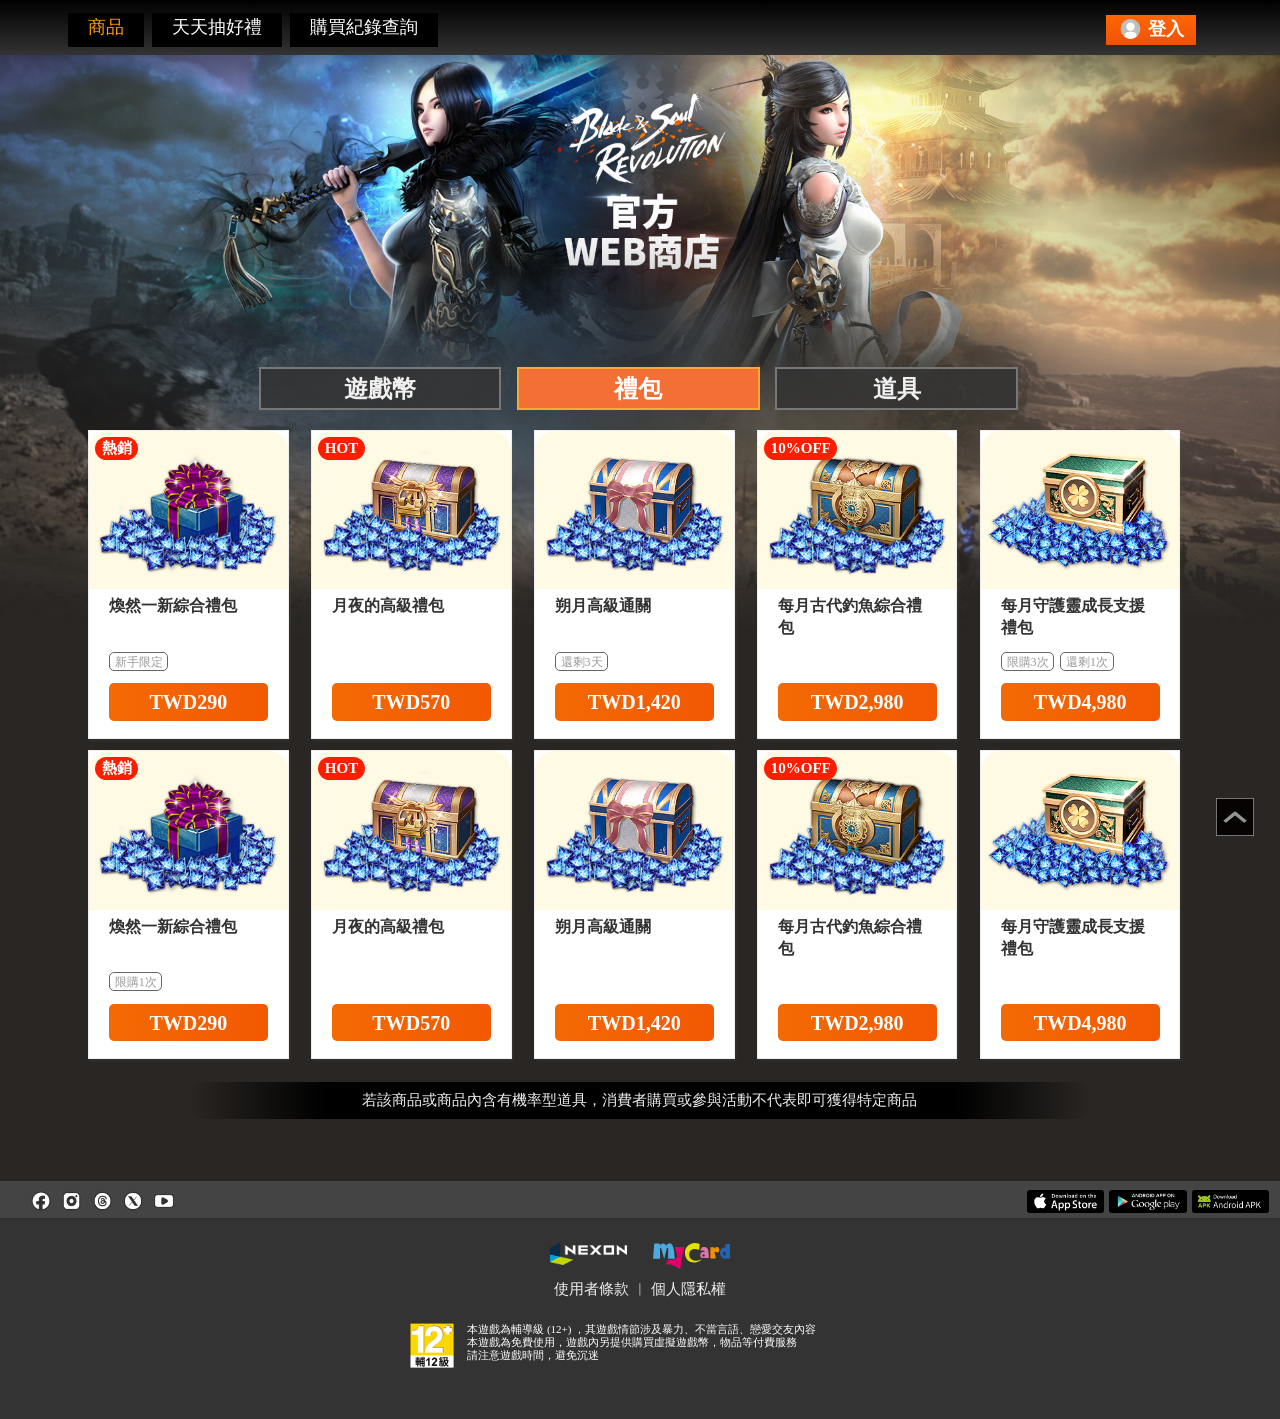
==== commit 5c1476f5: "圖示連結變更" ====
--- a/template-1/index.html
+++ b/template-1/index.html
@@ -340,11 +340,11 @@
 <div id="footer">
 	  <div id="option">
 			<div class="community">
-			    <li><a target="_blank" href="#"><img src="img/community/fb.png"></a></li>
-			    <li><a target="_blank" href="#"><img src="img/community/IG.png"></a></li>
-			    <li><a target="_blank" href="#"><img src="img/community/Threads.png"></a></li>
-			    <li><a target="_blank" href="#"><img src="img/community/X.png"></a></li>
-		        <li><a target="_blank" href="#"><img src="img/community/YT.png"></a></li>
+			    <li><a target="_blank" href="#"><img src="https://swdplat.github.io/Manufacturer-template/template-1/img/community/fb.png"></a></li>
+			    <li><a target="_blank" href="#"><img src="https://swdplat.github.io/Manufacturer-template/template-1/img/community/ig.png"></a></li>
+			    <li><a target="_blank" href="#"><img src="https://swdplat.github.io/Manufacturer-template/template-1/img/community/threads.png"></a></li>
+			    <li><a target="_blank" href="#"><img src="https://swdplat.github.io/Manufacturer-template/template-1/img/community/x.png"></a></li>
+		        <li><a target="_blank" href="#"><img src="https://swdplat.github.io/Manufacturer-template/template-1/img/community/yt.png"></a></li>
 			</div>	
 		    <div class="download">
 			    <dl><img src="img/download/iOS.png"></dl>	
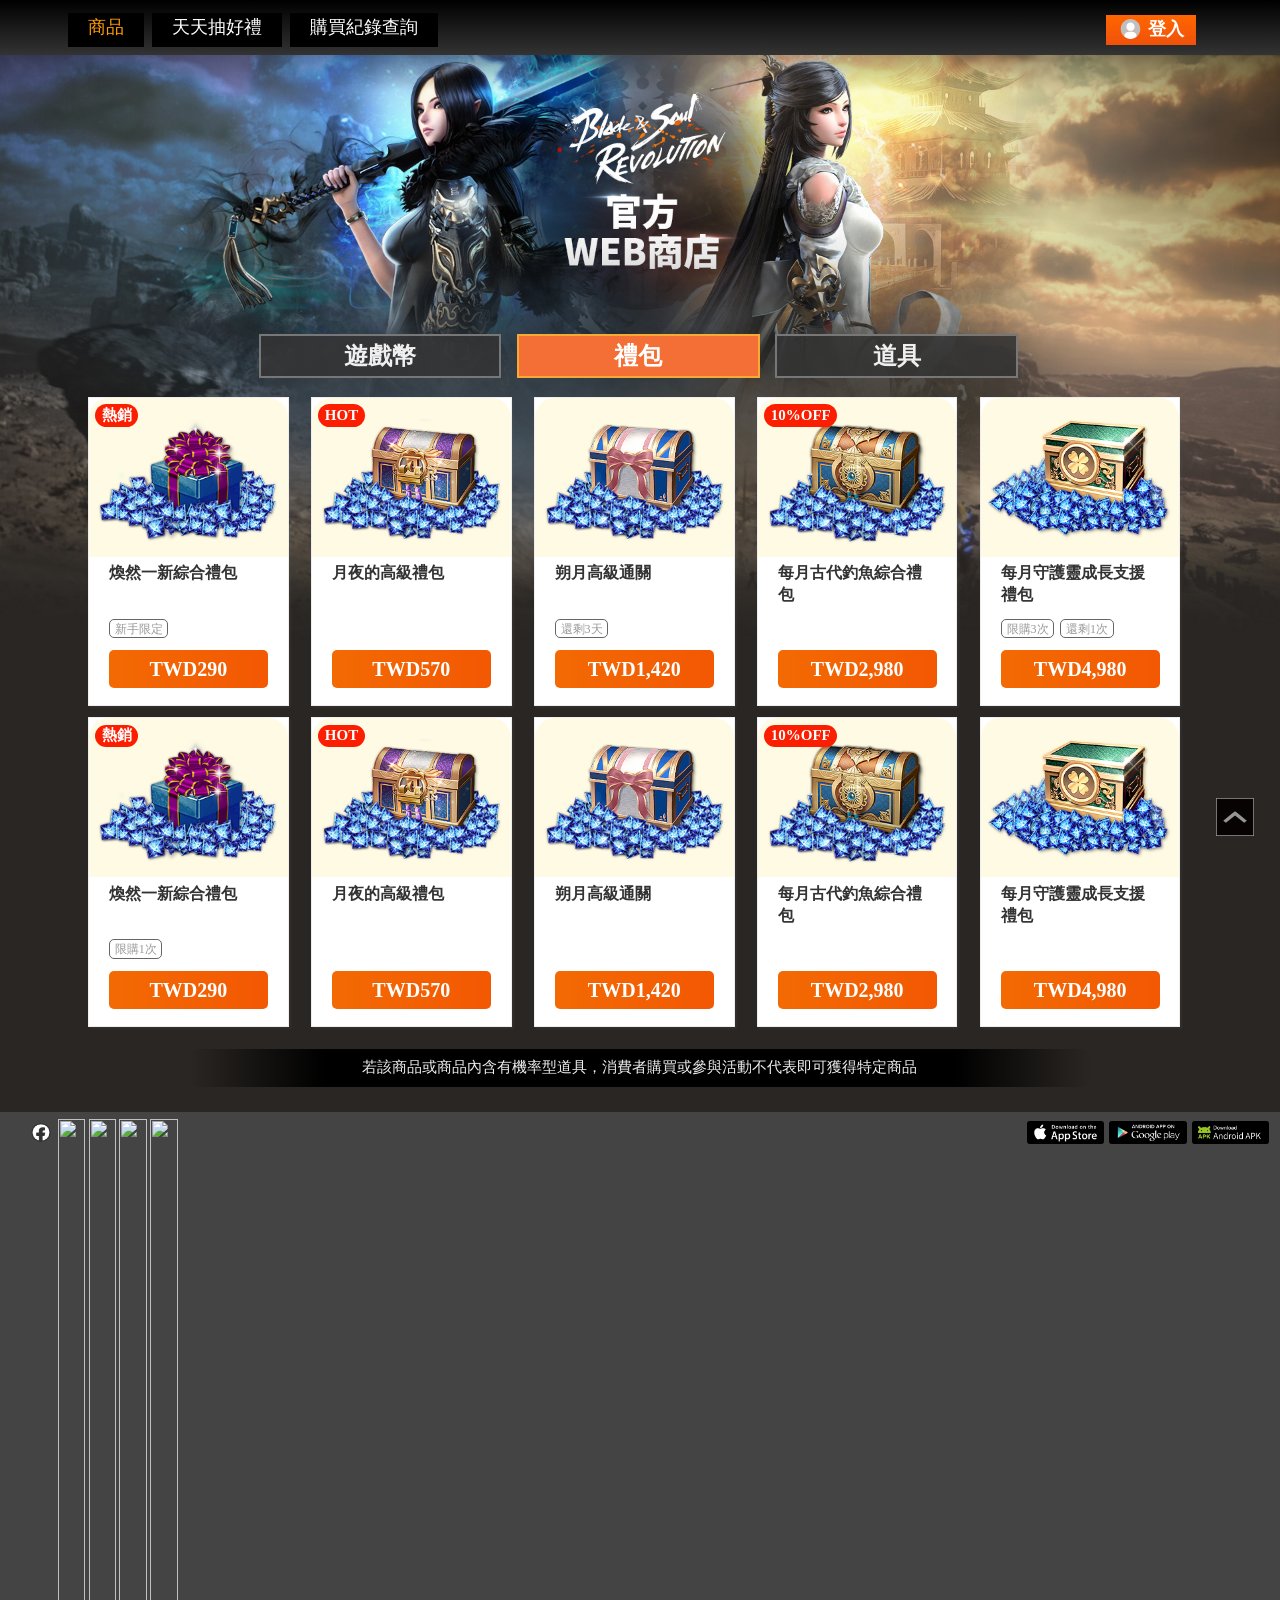
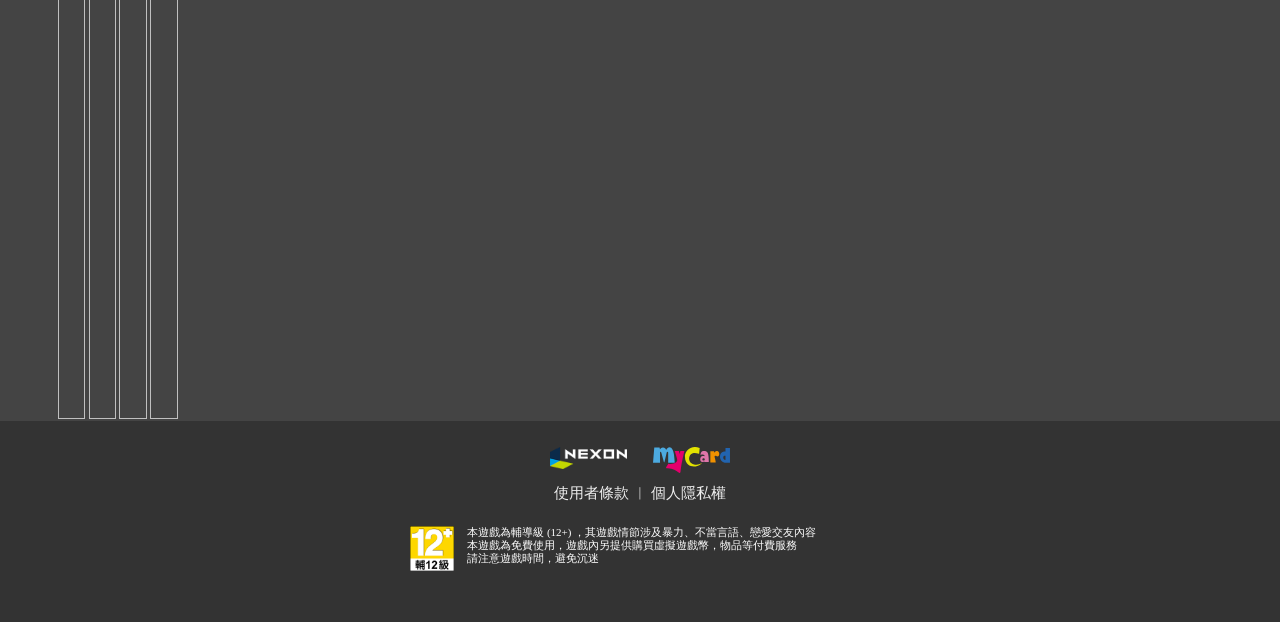
==== commit 3a9023f5: "0916樣式修改" ====
--- a/template-1/index.html
+++ b/template-1/index.html
@@ -29,7 +29,7 @@
 <script type="text/javascript" src="js/tab.js"></script>
 <script type="text/javascript" src="js/callout.js"></script>
 <script type="text/javascript" src="js/dropdown.js"></script>
-
+<script type="text/javascript" src="js/index.js"></script>
 	
 
 <script language="javascript">
@@ -70,27 +70,18 @@
             </ul>
 			
             <ul class="login_box">
-	      <div id="nav_login_btn"><span class="login_icon"><img src="img/login_icon.svg"></span>登入</div>
-
-	      <div class="nav_name">測試玩家帳號</div>
+	          <div id="nav_login_btn"><span class="login_icon"><img src="img/login_icon.svg"></span>登入</div>
+	          <div class="nav_name">測試玩家帳號</div>
               <div id="nav_logout_btn"><span class="logout_icon"><img src="img/login_icon.svg"></span>登出</div>
             </ul>
         </div>
     </nav>
 
-<div id="callout">
-	<div id="callout_close"><img src="img/btn_close.svg"/></div>
-	<h1>如何查詢UID？</h1>
-	<ul>
-	  <h2>您可以在左上方的『Profile（個人檔案）』畫面中確認『UID』</h2>
-	  <li><img src="img/uid.webp"></li>
-	</ul>
-</div>	
 
 
 <!-- 主視覺 -->
 <div id="wrapper">
-  <div class="main_visual"></div>
+  <div class="main_visual">
   <div id="login_callout">
     <div class="login">
 		<div id="login_callout_close"><img src="img/btn_close.svg"></div>
@@ -337,14 +328,14 @@
 
 	</div>
 	
-<div id="footer">
+    <div id="footer">
 	  <div id="option">
 			<div class="community">
-			    <li><a target="_blank" href="#"><img src="https://swdplat.github.io/Manufacturer-template/template-1/img/community/fb.png"></a></li>
-			    <li><a target="_blank" href="#"><img src="https://swdplat.github.io/Manufacturer-template/template-1/img/community/ig.png"></a></li>
-			    <li><a target="_blank" href="#"><img src="https://swdplat.github.io/Manufacturer-template/template-1/img/community/threads.png"></a></li>
-			    <li><a target="_blank" href="#"><img src="https://swdplat.github.io/Manufacturer-template/template-1/img/community/x.png"></a></li>
-		        <li><a target="_blank" href="#"><img src="https://swdplat.github.io/Manufacturer-template/template-1/img/community/yt.png"></a></li>
+			    <li><a target="_blank" href="#"><img src="img/community/fb.png"></a></li>
+			    <li><a target="_blank" href="#"><img src="img/community/IG.png"></a></li>
+			    <li><a target="_blank" href="#"><img src="img/community/Threads.png"></a></li>
+			    <li><a target="_blank" href="#"><img src="img/community/X.png"></a></li>
+		        <li><a target="_blank" href="#"><img src="img/community/YT.png"></a></li>
 			</div>	
 		    <div class="download">
 			    <dl><img src="img/download/iOS.png"></dl>	
@@ -365,7 +356,8 @@
 	    <div class="rule2">本遊戲為輔導級 (12+) ，其遊戲情節涉及暴力、不當言語、戀愛交友內容。本遊戲為免費使用，遊戲內另提供購買虛擬遊戲幣，物品等付費服務。請注意遊戲時間，避免沉迷</div>
 	  </div>
 			
-</div>
+    </div>
+  </div>
 </div>
 <div id="btn_top"><img src="img/btn_top.svg" alt=""/></div>	
 
--- a/template-1/css/L.css
+++ b/template-1/css/L.css
@@ -7,8 +7,8 @@
 	font-size: 100%;
 }
 body {
-	padding:0px;
-	margin:0 auto 0 auto;
+	padding:0;
+	margin:0 auto;
 	background-color:#2a2623;
 }
 
@@ -162,7 +162,8 @@
 	display:inline;
 	float:left;
 }
-nav .nav_box .login_box #nav_logout_btn .logout_icon img {width:100%;}nav .nav_box .login_box .nav_team {
+nav .nav_box .login_box #nav_logout_btn .logout_icon img {width:100%;}
+nav .nav_box .login_box .nav_team {
 	width:auto;
 	margin:2.2% 3% 0 0%;
 	padding:0 0;
@@ -548,22 +549,40 @@
 #wrapper {
 	width:100%;
 	height:auto;
-	margin:36px 0;
+	margin:0;
 	padding:0 0 0 0;
+	background-color:#2a2623;
+	float:left;
+}
+#wrapper .main_visual {
+	width:100%;
+	height:auto;
+	margin:36px 0 0 0;
+	padding:0 0;
 	background-image: url(../img/main_visual.jpg);
 	background-size:100%;
+	background-position: top center;
 	background-repeat: no-repeat;
 	float:left;
 }
-#wrapper .main_visual {
+#screen {
+    position:relative;
+	z-index:5;
 	width:100%;
-	height:500px;
-	margin:0 0 0 0;
-	padding:0 0;
-	float:left;
-}
-#wrapper .main_visual img {width:100%;}
-
+	height:auto;
+	margin:0;
+	padding:0;
+	display:block;
+	background: linear-gradient(to bottom,  rgba(51,51,51,0.8) 0%,rgba(51,51,51,0.7) 100%);
+    float:left;
+}
+#wrapper #space {
+	width:100%;
+	height:18px;
+	margin:0;
+	padding:0;
+	float:left;
+}
 
 /*登入彈窗-1*/
 #wrapper #login_callout {
@@ -891,7 +910,7 @@
 #wrapper #tresure_title {
     position:relative;
 	width:76%;
-	margin:1% 12% 0% 12%;
+	margin:500px 12% 0% 12%;
 	padding:0% 0% 0.5% 0%;
 	float:left;
 }
@@ -1114,12 +1133,12 @@
 	float:left;
 }
 #success .btn_home {
-	width:60%;
-	height:auto;
-	margin:4% 20% 0% 20%;
-	padding:2.5% 0;
-	border-radius:14px;
-	background: linear-gradient(to bottom,  rgba(224,80,76,1) 0%,rgba(217,44,44,1) 100%);
+	width:70%;
+	height:auto;
+	margin:4% 15% 0 15%;
+	padding:3.5% 0;
+	border-radius:0px;
+	background: linear-gradient(to right,  rgba(243,106,3,1) 0%,rgba(243,88,3,1) 100%); /* W3C, IE10+, FF16+, Chrome26+, Opera12+, Safari7+ */
     font-family: "微軟正黑體", "PingFang";
 	font-size:20px;
 	line-height: 20px;
@@ -1204,12 +1223,12 @@
 	float:left;
 }
 #fail .btn_home {
-	width:60%;
-	height:auto;
-	margin:4% 20% 0% 20%;
-	padding:2.5% 0;
-	border-radius:14px;
-	background: linear-gradient(to bottom,  rgba(224,80,76,1) 0%,rgba(217,44,44,1) 100%);
+	width:70%;
+	height:auto;
+	margin:4% 15% 0 15%;
+	padding:3.5% 0;
+	border-radius:0px;
+	background: linear-gradient(to right,  rgba(243,106,3,1) 0%,rgba(243,88,3,1) 100%); /* W3C, IE10+, FF16+, Chrome26+, Opera12+, Safari7+ */
     font-family: "微軟正黑體", "PingFang";
 	font-size:20px;
 	line-height: 20px;
@@ -1228,7 +1247,7 @@
 	margin:8% 35% 0 35%;
 	padding:1.5% 0 2% 0;
 	border-radius:5px;
-	background-color:#f9f9f9; 
+	background-color:#e4dcca;
 	float:left;
 }
 #wrapper .record ul {
@@ -1493,8 +1512,7 @@
 	height:auto;
 	margin:2% 16% 0% 16%;
 	padding:0% 0% 2% 0%;
-	border-top:1px solid #efefef;
-	background-color: #ffffff;
+	background-color:#2a2623;
 	border-radius:5px;
 	float:left;
 }
--- a/template-1/css/LM.css
+++ b/template-1/css/LM.css
@@ -162,7 +162,8 @@
 	display:inline;
 	float:left;
 }
-nav .nav_box .login_box #nav_logout_btn .logout_icon img {width:100%;}nav .nav_box .login_box .nav_team {
+nav .nav_box .login_box #nav_logout_btn .logout_icon img {width:100%;}
+nav .nav_box .login_box .nav_team {
 	width:auto;
 	margin:2.2% 3% 0 0%;
 	padding:0 0;
@@ -173,7 +174,7 @@
 	font-weight:normal;
 	color: #ffffff;
 	text-align:right;
-        white-space: nowrap;
+    white-space: nowrap;
 	float:right;	
 }
 nav .nav_box .login_box .nav_name {
@@ -260,12 +261,6 @@
   font-size: 18px;
 }
 
-@media (max-width: 768px) {
-  nav .nav_box .menu_box li {F
-    width: 100%;
-    max-width: 100%;
-  }
-}
 
 nav .nav_box .menu_box li a {
   padding: 15px 20px;
@@ -275,29 +270,9 @@
   transition: 0.5s;
   cursor: pointer;
 }
-
-@media (max-width: 768px) {
-  nav .nav_box .menu_box li a {
-    display: block;
-    padding: 15px 20px;
-    text-align: left;
-    background-color: #333;
-    -webkit-transition: 0.5s;
-    transition: 0.5s;
-  }
-}
-
 nav .nav_box .menu_box li a.active {
   color: #ff9c00;
 }
-
-@media (max-width: 768px) {
-  nav .nav_box .menu_box li + li {
-    margin-left: 0px;
-    border-top: 1px solid #6c6c6c;
-  }
-}
-
 nav .nav_box .menu_box #nav_login > a {
   padding: 15px 15px 15px 0;
   background-image: url(https://image.mycard520.com/maplestorym/images/icon_arrow_w.png);
@@ -305,23 +280,13 @@
   background-size: 8px;
   background-position: right center;
 }
-
-@media (max-width: 768px) {
-  nav .nav_box .menu_box #nav_login > a {
-    padding: 15px 20px;
-    background-position: right 20px center;
-  }
-}
-
 nav .nav_box .menu_box .drop-down {
   position: relative;
 }
-
 nav .nav_box .menu_box .drop-down .item {
   width: 100%;
   padding: 20px;
 }
-
 nav .nav_box .menu_box .drop-down .submenu {
   /*動態效果*/
   position: absolute;
@@ -332,13 +297,6 @@
   -webkit-transition: opacity 0.5s ease;
   transition: opacity 0.5s ease;
 }
-
-@media (max-width: 768px) {
-  nav .nav_box .menu_box .drop-down .submenu {
-    top: 46px;
-  }
-}
-
 nav .nav_box .menu_box .drop-down .submenu .submenu-item {
   background: #333;
   color: #eee;
@@ -548,22 +506,40 @@
 #wrapper {
 	width:100%;
 	height:auto;
-	margin:36px 0;
+	margin:0;
 	padding:0 0 0 0;
+	background-color:#2a2623;
+	float:left;
+}
+#wrapper .main_visual {
+	width:100%;
+	height:auto;
+	margin:36px 0 0 0;
+	padding:0 0;
 	background-image: url(../img/main_visual.jpg);
 	background-size:100%;
+	background-position: top center;
 	background-repeat: no-repeat;
 	float:left;
 }
-#wrapper .main_visual {
-	width:100%;
-	height:320px;
-	margin:0 0 0 0;
-	padding:0 0;
-	float:left;
-}
-#wrapper .main_visual img {width:100%;}
-
+#screen {
+    position:relative;
+	z-index:5;
+	width:100%;
+	height:auto;
+	margin:0;
+	padding:0;
+	display:block;
+	background: linear-gradient(to bottom,  rgba(51,51,51,0.8) 0%,rgba(51,51,51,0.7) 100%);
+    float:left;
+}
+#wrapper #space {
+	width:100%;
+	height:18px;
+	margin:0;
+	padding:0;
+	float:left;
+}
 
 /*登入彈窗-1*/
 #wrapper #login_callout {
@@ -897,7 +873,7 @@
 #wrapper #tresure_title {
     position:relative;
 	width:76%;
-	margin:1% 12% 0% 12%;
+	margin:320px 12% 0% 12%;
 	padding:0% 0% 0.5% 0%;
 	float:left;
 }
@@ -1122,13 +1098,13 @@
 	float:left;
 }
 #success .btn_home {
-	width:60%;
-	height:auto;
-	margin:4% 20% 0% 20%;
-	padding:2.5% 0;
-	border-radius:14px;
-	background: linear-gradient(to bottom,  rgba(224,80,76,1) 0%,rgba(217,44,44,1) 100%);
-    font-family: "微軟正黑體", "PingFang"; 
+	width:70%;
+	height:auto;
+	margin:4% 15% 0 15%;
+	padding:3.5% 0;
+	border-radius:0px;
+	background: linear-gradient(to right,  rgba(243,106,3,1) 0%,rgba(243,88,3,1) 100%); /* W3C, IE10+, FF16+, Chrome26+, Opera12+, Safari7+ */
+    font-family: "微軟正黑體", "PingFang";
 	font-size:20px;
 	line-height: 20px;
 	font-weight: bold;
@@ -1212,13 +1188,13 @@
 	float:left;
 }
 #fail .btn_home {
-	width:60%;
-	height:auto;
-	margin:4% 20% 0% 20%;
-	padding:2.5% 0;
-	border-radius:14px;
-	background: linear-gradient(to bottom,  rgba(224,80,76,1) 0%,rgba(217,44,44,1) 100%);
-    font-family: "微軟正黑體", "PingFang"; 
+	width:70%;
+	height:auto;
+	margin:4% 15% 0 15%;
+	padding:3.5% 0;
+	border-radius:0px;
+	background: linear-gradient(to right,  rgba(243,106,3,1) 0%,rgba(243,88,3,1) 100%); /* W3C, IE10+, FF16+, Chrome26+, Opera12+, Safari7+ */
+    font-family: "微軟正黑體", "PingFang";
 	font-size:20px;
 	line-height: 20px;
 	font-weight: bold;
@@ -1236,7 +1212,7 @@
 	margin:8% 35% 0 35%;
 	padding:1.5% 0 2% 0;
 	border-radius:5px;
-	background-color:#f9f9f9; 
+	background-color:#e4dcca;
 	float:left;
 }
 #wrapper .record ul {
@@ -1499,8 +1475,7 @@
 	height:auto;
 	margin:2% 5% 0% 5%;
 	padding:0% 0% 2% 0%;
-	border-top:1px solid #efefef;
-	background-color: #ffffff;
+	background-color:#2a2623;
 	border-radius:5px;
 	float:left;
 }
@@ -1581,8 +1556,8 @@
 	float:left;
 }
 #footer .age {
-	width:2.5%;
-	margin:0 1% 0 38%;
+	width:3.2%;
+	margin:0 1% 0 35%;
 	padding:1% 0;
         display:inline;
 	float:left;
--- a/template-1/css/LMM.css
+++ b/template-1/css/LMM.css
@@ -230,27 +230,6 @@
           justify-content: left;
   /*下拉選單*/
 }
-
-
-@media (max-width: 768px) {
-  nav .nav_box .menu_box {
-    width: 100%;
-  max-width: 100%;
-  list-style: none;
-  text-align: center;
-  vertical-align: middle;
-  position: relative;
-  padding: 15px 0% 15px 0;
-  display: -webkit-box;
-  display: -ms-flexbox;
-  display: flex;
-  -webkit-box-pack: center;
-      -ms-flex-pack: center;
-          justify-content: center;
-  /*下拉選單*/
-  }
-}
-
 nav .nav_box .menu_box li {
   margin:0 4px;
 	padding:2px 0 2px 0;
@@ -260,14 +239,6 @@
 	border-radius:0px;
   font-size: 18px;
 }
-
-@media (max-width: 768px) {
-  nav .nav_box .menu_box li {F
-    width: 100%;
-    max-width: 100%;
-  }
-}
-
 nav .nav_box .menu_box li a {
   padding: 15px 20px;
   text-decoration: none;
@@ -276,29 +247,9 @@
   transition: 0.5s;
   cursor: pointer;
 }
-
-@media (max-width: 768px) {
-  nav .nav_box .menu_box li a {
-    display: block;
-    padding: 15px 20px;
-    text-align: left;
-    background-color: #333;
-    -webkit-transition: 0.5s;
-    transition: 0.5s;
-  }
-}
-
 nav .nav_box .menu_box li a.active {
   color: #ff9c00;
 }
-
-@media (max-width: 768px) {
-  nav .nav_box .menu_box li + li {
-    margin-left: 0px;
-    border-top: 1px solid #6c6c6c;
-  }
-}
-
 nav .nav_box .menu_box #nav_login > a {
   padding: 15px 15px 15px 0;
   background-image: url(https://image.mycard520.com/maplestorym/images/icon_arrow_w.png);
@@ -306,14 +257,6 @@
   background-size: 8px;
   background-position: right center;
 }
-
-@media (max-width: 768px) {
-  nav .nav_box .menu_box #nav_login > a {
-    padding: 15px 20px;
-    background-position: right 20px center;
-  }
-}
-
 nav .nav_box .menu_box .drop-down {
   position: relative;
 }
@@ -333,13 +276,6 @@
   -webkit-transition: opacity 0.5s ease;
   transition: opacity 0.5s ease;
 }
-
-@media (max-width: 768px) {
-  nav .nav_box .menu_box .drop-down .submenu {
-    top: 46px;
-  }
-}
-
 nav .nav_box .menu_box .drop-down .submenu .submenu-item {
   background: #333;
   color: #eee;
@@ -549,21 +485,40 @@
 #wrapper {
 	width:100%;
 	height:auto;
-	margin:36px 0;
+	margin:0;
 	padding:0 0 0 0;
+	background-color:#2a2623;
+	float:left;
+}
+#wrapper .main_visual {
+	width:100%;
+	height:auto;
+	margin:36px 0 0 0;
+	padding:0 0;
 	background-image: url(../img/main_visual.jpg);
 	background-size:100%;
+	background-position: top center;
 	background-repeat: no-repeat;
 	float:left;
 }
-#wrapper .main_visual {
-	width:100%;
-	height:300px;
-	margin:0 0 0 0;
-	padding:0 0;
-	float:left;
-}
-#wrapper .main_visual img {width:100%;}
+#screen {
+    position:relative;
+	z-index:5;
+	width:100%;
+	height:auto;
+	margin:0;
+	padding:0;
+	display:block;
+	background: linear-gradient(to bottom,  rgba(51,51,51,0.8) 0%,rgba(51,51,51,0.7) 100%);
+    float:left;
+}
+#wrapper #space {
+	width:100%;
+	height:18px;
+	margin:0;
+	padding:0;
+	float:left;
+}
 
 
 /*登入彈窗-1*/
@@ -914,7 +869,7 @@
 #wrapper #tresure_title {
     position:relative;
 	width:76%;
-	margin:1% 12% 0% 12%;
+	margin:280px 12% 0% 12%;
 	padding:0% 0% 0.5% 0%;
 	float:left;
 }
@@ -1143,7 +1098,7 @@
 	height:auto;
 	margin:4% 20% 0% 20%;
 	padding:2.5% 0;
-	border-radius:14px;
+	border-radius:0px;
 	background: linear-gradient(to bottom,  rgba(224,80,76,1) 0%,rgba(217,44,44,1) 100%);
     font-family: "微軟正黑體", "PingFang"; 
 	font-size:20px;
@@ -1233,7 +1188,7 @@
 	height:auto;
 	margin:4% 20% 0% 20%;
 	padding:2.5% 0;
-	border-radius:14px;
+	border-radius:0px;
 	background: linear-gradient(to bottom,  rgba(224,80,76,1) 0%,rgba(217,44,44,1) 100%);
     font-family: "微軟正黑體", "PingFang"; 
 	font-size:20px;
@@ -1253,7 +1208,7 @@
 	margin:8% 35% 0 35%;
 	padding:1.5% 0 2% 0;
 	border-radius:5px;
-	background-color:#f9f9f9; 
+	background-color:#e4dcca;
 	float:left;
 }
 #wrapper .record ul {
@@ -1399,8 +1354,8 @@
 	float:left;
 }
 #wrapper .record .date .title_box {
-	width:25%;
-	margin:1% 2% 0 0;
+	width:28%;
+	margin:1% 0% 0 0;
 	padding:2.5% 0;
 	font-family: "微軟正黑體", "PingFang"; 
 	font-size:18px;
@@ -1516,8 +1471,7 @@
 	height:auto;
 	margin:2% 5% 0% 5%;
 	padding:0% 0% 2% 0%;
-	border-top:1px solid #efefef;
-	background-color: #ffffff;
+	background-color:#2a2623;
 	border-radius:5px;
 	float:left;
 }
--- a/template-1/css/M.css
+++ b/template-1/css/M.css
@@ -36,15 +36,6 @@
       -ms-flex-pack: justify;
           justify-content: space-between;
 }
-
-@media (max-width: 768px) {
-  nav .nav_box {
-	  margin:-6px  0 0 0;
-    -ms-flex-wrap: wrap;
-        flex-wrap: wrap;
-  }
-}
-
 nav .nav_box .logo {
   width: 100%;
   max-width: 75px;
@@ -66,21 +57,6 @@
   margin-top: 17px;
   display: none!important;
 }
-
-@media (max-width: 768px) {
-  nav .nav_box .burger_menu {
-	position:absolute;
-	z-index:9;
-    top:0;
-	right:0;
-	display: inline-block;
-    padding: 0 20px 0 0;
-    -ms-flex-wrap: wrap;
-        flex-wrap: wrap;
-	
-  }
-}
-
 nav .nav_box .burger_menu .burger_menu_box {
   width: 30px;
   padding: 0px;
@@ -119,42 +95,11 @@
           justify-content: left;
   /*下拉選單*/
 }
-
-@media (max-width: 768px) {
-  nav .nav_box .menu_box {
-  width: 100%;
-  max-width: 100%;
-  list-style: none;
-  text-align: left;
-  vertical-align: middle;
-  position: relative;
-	  margin:-3% 0 0 2%;
-  padding: 28px 0 0 0;
-  display: -webkit-box;
-  display: -ms-flexbox;
-  display: flex;
-  font-family: "微軟正黑體", "PingFang";
-  -webkit-box-pack: left;
-      -ms-flex-pack: left;
-          justify-content: left;
-  /*下拉選單*/
-  }
-}
-
 nav .nav_box .menu_box li {
   display: inline-block;
   border-radius:0px;
   font-size: 14px;
 }
-
-@media (max-width: 768px) {
-  nav .nav_box .menu_box li {
-    margin:10px 0 0 0;
-    width: auto;
-    max-width: 100%;
-  }
-}
-
 nav .nav_box .menu_box li a {
   margin:0 5px 0 0;
   padding:2px 10px;
@@ -167,29 +112,9 @@
   transition: 0.5s;
   cursor: pointer;
 }
-
-@media (max-width: 768px) {
-  nav .nav_box .menu_box li a {
-    display: block;
-    padding: 2px 10px;
-    text-align: left;
-    background-color: #000;
-    -webkit-transition: 0.5s;
-    transition: 0.5s;
-  }
-}
-
 nav .nav_box .menu_box li a.active {
   color: #ff9c00;
 }
-
-@media (max-width: 768px) {
-  nav .nav_box .menu_box li + li {
-    margin-left: 0px;
-    border-top:none;
-  }
-}
-
 nav .nav_box .menu_box #nav_login > a {
   padding: 15px 15px 15px 0;
   background-image: url(https://image.mycard520.com/maplestorym/images/icon_arrow_w.png);
@@ -197,18 +122,9 @@
   background-size: 8px;
   background-position: right center;
 }
-
-@media (max-width: 768px) {
-  nav .nav_box .menu_box #nav_login > a {
-    padding: 15px 20px;
-    background-position: right 20px center;
-  }
-}
-
 nav .nav_box .menu_box .drop-down {
   position: relative;
 }
-
 nav .nav_box .menu_box .drop-down .item {
   width: 100%;
   padding: 20px;
@@ -224,13 +140,6 @@
   -webkit-transition: opacity 0.5s ease;
   transition: opacity 0.5s ease;
 }
-
-@media (max-width: 768px) {
-  nav .nav_box .menu_box .drop-down .submenu {
-    top: 46px;
-  }
-}
-
 nav .nav_box .menu_box .drop-down .submenu .submenu-item {
   background: #333;
   color: #eee;
@@ -556,23 +465,40 @@
 #wrapper {
 	width:100%;
 	height:auto;
+	margin:0;
+	padding:0 0 0 0;
+	background-color:#2a2623;
+	float:left;
+}
+#wrapper .main_visual {
+	width:100%;
+	height:auto;
 	margin:24px 0 0 0;
-	padding:0 0 0 0;
+	padding:0 0;
 	background-image: url(../img/main_visual.jpg);
 	background-size:150%;
 	background-position: top center;
 	background-repeat: no-repeat;
 	float:left;
 }
-#wrapper .main_visual {
+#screen {
+    position:relative;
+	z-index:5;
 	width:100%;
-	height:180px;
-	margin:56px 0 0 0;
-	padding:0 0;
-	float:left;
-}
-#wrapper .main_visual img {width:100%;}
-
+	height:auto;
+	margin:0;
+	padding:0;
+	display:block;
+	background: linear-gradient(to bottom,  rgba(51,51,51,0.8) 0%,rgba(51,51,51,0.7) 100%);
+    float:left;
+}
+#wrapper #space {
+	width:100%;
+	height:18px;
+	margin:0;
+	padding:0;
+	float:left;
+}
 
 #wrapper #login_callout {
 	position:fixed;
@@ -608,7 +534,7 @@
 #wrapper .login {
     width:50%;
 	height:auto;
-	margin:15% 25% 0 25%;
+	margin:15% 25% 15% 25%;
 	padding:3.5% 0;
 	border-radius:5px;
 	background-color:#e4dcca; 
@@ -898,7 +824,7 @@
 #wrapper #tresure_title {
     position:relative;
 	width:74%;
-	margin:1% 13% 0% 13%;
+	margin:240px 13% 0% 13%;
 	padding:0% 0% 0.5% 0%;
 	float:left;
 }
@@ -1050,7 +976,7 @@
 #success {
 	width:50%;
 	height:auto;
-	margin:15% 25% 5% 25%;
+	margin:15% 25% 15% 25%;
 	padding:8% 0 8% 0;
 	background-color:#f9f9f9;
 	border-radius:5px;
@@ -1124,11 +1050,11 @@
 	height:auto;
 	margin:4% 20% 0% 20%;
 	padding:2.5% 0;
-	border-radius:14px;
-	background: linear-gradient(to bottom,  rgba(224,80,76,1) 0%,rgba(217,44,44,1) 100%);
-    font-family: "微軟正黑體", "PingFang";
-	font-size:18px;
-	line-height: 18px;
+	border-radius:0px;
+	background: linear-gradient(to right,  rgba(243,106,3,1) 0%,rgba(243,88,3,1) 100%); /* W3C, IE10+, FF16+, Chrome26+, Opera12+, Safari7+ */
+    font-family: "微軟正黑體", "PingFang"; 
+	font-size:20px;
+	line-height: 20px;
 	font-weight: bold;
 	color: #ffffff;
 	text-align:center;
@@ -1140,7 +1066,7 @@
 #fail {
 	width:50%;
 	height:auto;
-	margin:15% 25% 10% 25%;
+	margin:15% 25% 15% 25%;
 	padding:8% 0 8% 0;
 	background-color:#f9f9f9;
 	border-radius:5px;
@@ -1214,11 +1140,11 @@
 	height:auto;
 	margin:4% 20% 0% 20%;
 	padding:2.5% 0;
-	border-radius:14px;
-	background: linear-gradient(to bottom,  rgba(224,80,76,1) 0%,rgba(217,44,44,1) 100%);
-    font-family: "微軟正黑體", "PingFang";
-	font-size:18px;
-	line-height: 18px;
+	border-radius:0px;
+	background: linear-gradient(to right,  rgba(243,106,3,1) 0%,rgba(243,88,3,1) 100%); /* W3C, IE10+, FF16+, Chrome26+, Opera12+, Safari7+ */
+    font-family: "微軟正黑體", "PingFang"; 
+	font-size:20px;
+	line-height: 20px;
 	font-weight: bold;
 	color: #ffffff;
 	text-align:center;
@@ -1234,13 +1160,13 @@
 	margin:15% 25% 5% 25%;
 	padding:1.5% 0 2% 0;
 	border-radius:5px;
-	background-color:#f9f9f9; 
+	background-color:#e4dcca;
 	float:left;
 }
 #wrapper .record ul {
 	width:90%;
 	height:auto;
-	margin:1.2% 5%;
+	margin:2% 5%;
     padding:0 0;
 	float:left;
 }
@@ -1265,9 +1191,9 @@
 }
 #wrapper .record ul ol img {width:100%;}
 #wrapper .record ul dl {
-	width:26%;
-	height:auto;
-	margin:1% 1% 0 0;
+	width:25.5%;
+	height:auto;
+	margin:1.5% 1% 0 0;
 	padding:1% 0;
 	display:inline;
 	font-family: "微軟正黑體", "PingFang";
@@ -1288,7 +1214,7 @@
 #wrapper .record .error {
 	width:80%;
 	height:auto;
-	margin:0 10% 4% 10%;
+	margin:4% 10% 4% 10%;
 	padding:0 0;
 	font-family: "微軟正黑體", "PingFang";
 	font-size:15px;
@@ -1318,8 +1244,8 @@
 #wrapper .record #tab {
 	position:relative;
     z-index:3;
-	width:90%;
-	margin:0 5% 4% 5%;
+	width:80%;
+	margin:0 10% 4% 10%;
 	padding:0 0;
 	float:left;
 }
@@ -1366,22 +1292,24 @@
 #how3 {cursor:pointer;}
 #how4 {cursor:pointer;}
 #wrapper .record #purchase_history {
-	width:100%;
+	width:90%;
+	margin:0 5%;
 	float:left;
 }
 #wrapper .record #event_awards {
-	width:100%;
+	width:90%;
+	margin:0 5%;
 	float:left;
 }
 #wrapper .record .date {
 	width:90%;
-	margin:0 5%;
+	margin:2% 5%;
 	padding:0 0;
 	float:left;
 }
 #wrapper .record .date .title_box {
 	width:24.5%;
-	margin:1% 2% 0 0;
+	margin:0% 2% 0 0;
 	padding:2.5% 0;
 	font-family: "微軟正黑體", "PingFang";
 	font-size:15px;
@@ -1433,8 +1361,8 @@
 	height:auto;
 	margin:1% 20% 0% 20%;
 	padding:2.5% 0;
-	border-radius:14px;
-	background: linear-gradient(to bottom,  rgba(232,11,5,1) 0%,rgba(186,5,5,1) 100%); 
+	border-radius:0px;
+	background: linear-gradient(to right,  rgba(243,106,3,1) 0%,rgba(243,88,3,1) 100%);
     font-family: "微軟正黑體", "PingFang";
 	font-size:20px;
 	line-height: 20px;
@@ -1449,8 +1377,8 @@
 	height:auto;
 	margin:1% 20% 0% 20%;
 	padding:2.5% 0;
-	border-radius:14px;
-	background: linear-gradient(to bottom,  rgba(232,11,5,1) 0%,rgba(186,5,5,1) 100%); 
+	border-radius:0px;
+	background: linear-gradient(to right,  rgba(243,106,3,1) 0%,rgba(243,88,3,1) 100%);
     font-family: "微軟正黑體", "PingFang";
 	font-size:20px;
 	line-height: 20px;
@@ -1475,7 +1403,7 @@
             margin: 0;
         }
 .input {
-	width:67%;
+	width:73%;
 	height:auto;
 	margin:0;
 	padding:1% 2%;
@@ -1497,8 +1425,7 @@
 	height:auto;
 	margin:2% 0 0% 0;
 	padding:0% 0 2% 0;
-	border-top:1px solid #efefef;
-	background-color: #ffffff;
+	background-color:#2a2623;
 	border-radius:5px;
 	overflow-x: scroll;
 	float:left;
@@ -1518,7 +1445,7 @@
 	font-size:28px;
 	line-height: 28px;
 	font-weight: bold;
-	color: #d92c2c;
+	color: #f35b03;
 	text-align:center;
 	float:left;
 }
@@ -1528,8 +1455,8 @@
 
 #footer {
 	width:100%;
-	margin:2% 0 0 0;
-	padding:0% 0% 4% 0%;
+	margin:5% 0 0 0;
+	padding:0% 0% 3% 0%;
 	background-color:#333333;
 	float:left;
 }
@@ -1692,7 +1619,7 @@
 
 
 input {
-    width:93.5%;
+    width:100%;
 	height:auto;
 	margin:0 0;
 	padding:1.7% 2%;
@@ -1769,7 +1696,7 @@
 	font-family: "微軟正黑體";
 	font-size:15px;
 	line-height: 15px;
-	color: #333333;
+	color: #ffffff;
 	text-decoration: none;
 }
 
--- a/template-1/css/S.css
+++ b/template-1/css/S.css
@@ -121,6 +121,8 @@
 @media (max-width: 768px) {
   nav .nav_box .menu_box {
 	font-family: "微軟正黑體", "PingFang";
+	 background-color: #333;
+	  margin:10% 0 0 0;
     -webkit-box-orient: vertical;
     -webkit-box-direction: normal;
         -ms-flex-direction: column;
@@ -134,13 +136,14 @@
 nav .nav_box .menu_box li {
   color: #fff;
   display: inline-block;
-  font-size: 14px;
+  font-size: 18px;
 }
 
 @media (max-width: 768px) {
   nav .nav_box .menu_box li {
     width: 100%;
     max-width: 100%;
+	padding:2% 0;
   }
 }
 
@@ -544,24 +547,40 @@
 #wrapper {
 	width:100%;
 	height:auto;
+	margin:0;
+	padding:0 0 0 0;
+	background-color:#2a2623;
+	float:left;
+}
+#wrapper .main_visual {
+	width:100%;
+	height:auto;
 	margin:24px 0 0 0;
-	padding:0 0 0 0;
+	padding:0 0;
 	background-image: url(../img/main_visual.jpg);
-	background-size:200%;
+	background-size:180%;
 	background-position: top center;
 	background-repeat: no-repeat;
 	float:left;
 }
-#wrapper .main_visual {
-	width:100%;
-	height:120px;
-	margin:56px 0 0 0;
-	padding:0 0;
-	float:left;
-}
-#wrapper .main_visual img {width:100%;}
-
-
+#screen {
+    position:relative;
+	z-index:5;
+	width:100%;
+	height:auto;
+	margin:0;
+	padding:0;
+	display:block;
+	background: linear-gradient(to bottom,  rgba(51,51,51,0.8) 0%,rgba(51,51,51,0.7) 100%);
+    float:left;
+}
+#wrapper #space {
+	width:100%;
+	height:18px;
+	margin:0;
+	padding:0;
+	float:left;
+}
 
 #wrapper #login_callout {
 	position:fixed;
@@ -888,7 +907,7 @@
 #wrapper #tresure_title {
     position:relative;
 	width:100%;
-	margin:1% 0% 0% 0%;
+	margin:28% 0% 0% 0%;
 	padding:0% 0% 0.5% 0%;
 	float:left;
 }
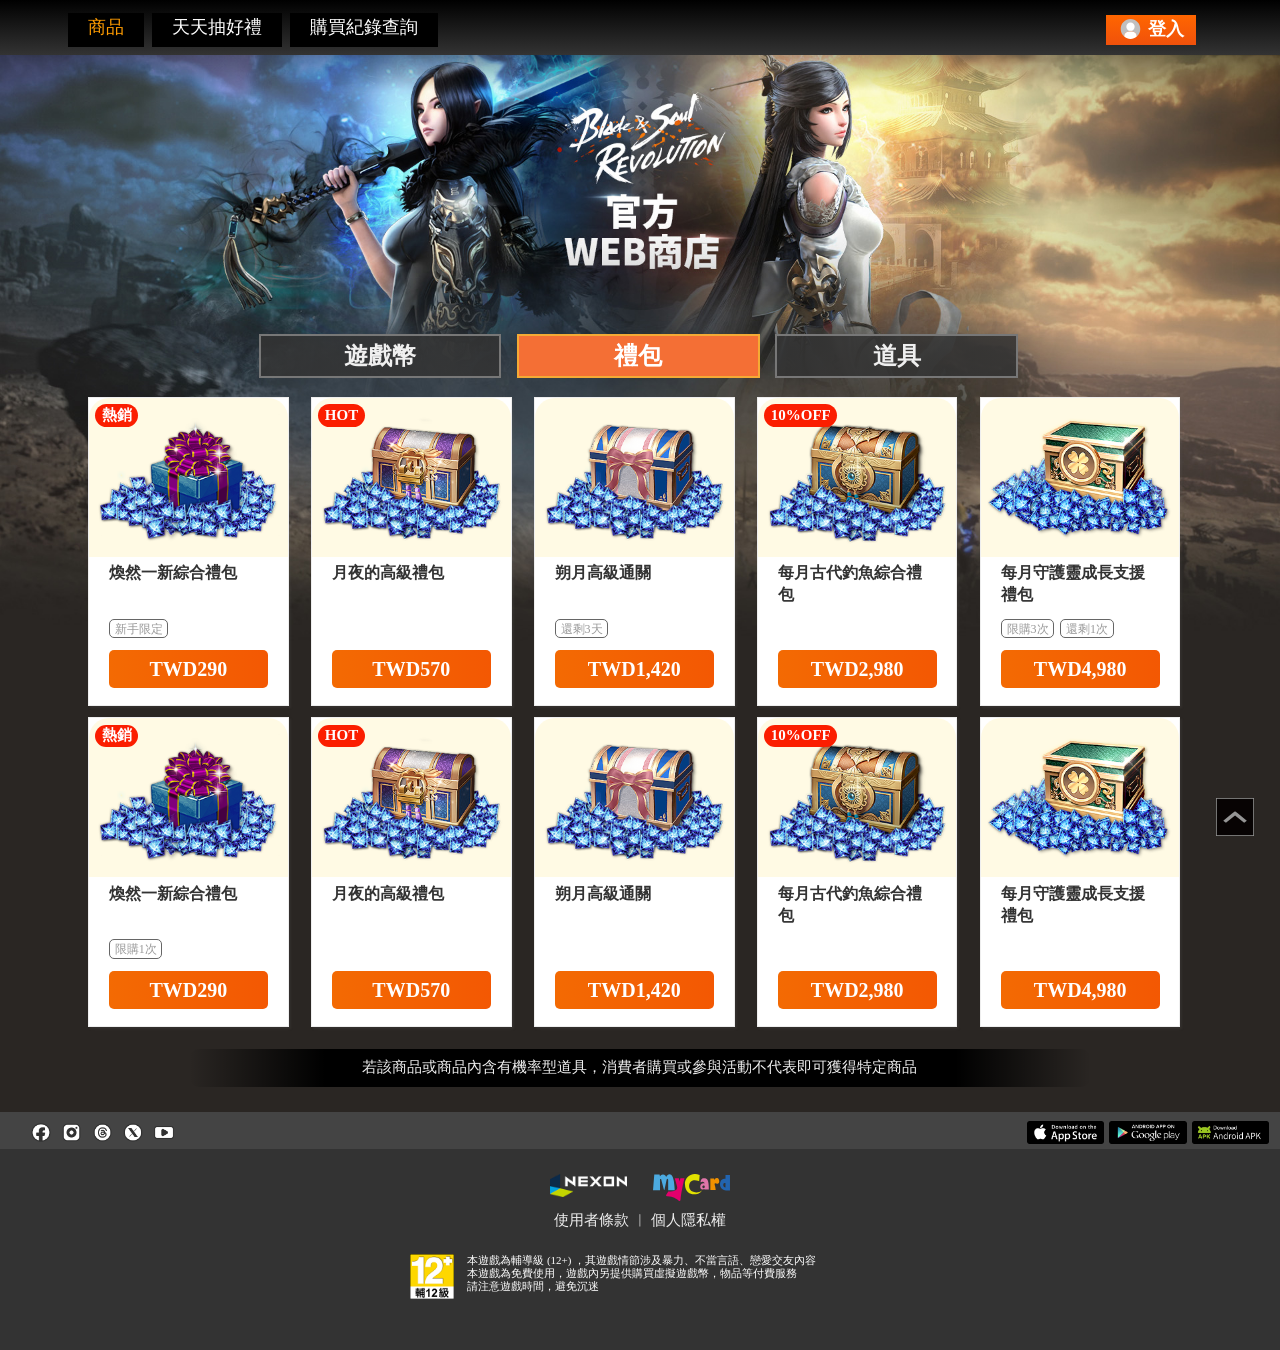
==== commit e47a5a09: "樣式修改" ====
--- a/template-1/index.html
+++ b/template-1/index.html
@@ -332,10 +332,10 @@
 	  <div id="option">
 			<div class="community">
 			    <li><a target="_blank" href="#"><img src="img/community/fb.png"></a></li>
-			    <li><a target="_blank" href="#"><img src="img/community/IG.png"></a></li>
-			    <li><a target="_blank" href="#"><img src="img/community/Threads.png"></a></li>
-			    <li><a target="_blank" href="#"><img src="img/community/X.png"></a></li>
-		        <li><a target="_blank" href="#"><img src="img/community/YT.png"></a></li>
+			    <li><a target="_blank" href="#"><img src="img/community/ig.png"></a></li>
+			    <li><a target="_blank" href="#"><img src="img/community/threads.png"></a></li>
+			    <li><a target="_blank" href="#"><img src="img/community/x.png"></a></li>
+		        <li><a target="_blank" href="#"><img src="img/community/yt.png"></a></li>
 			</div>	
 		    <div class="download">
 			    <dl><img src="img/download/iOS.png"></dl>	
